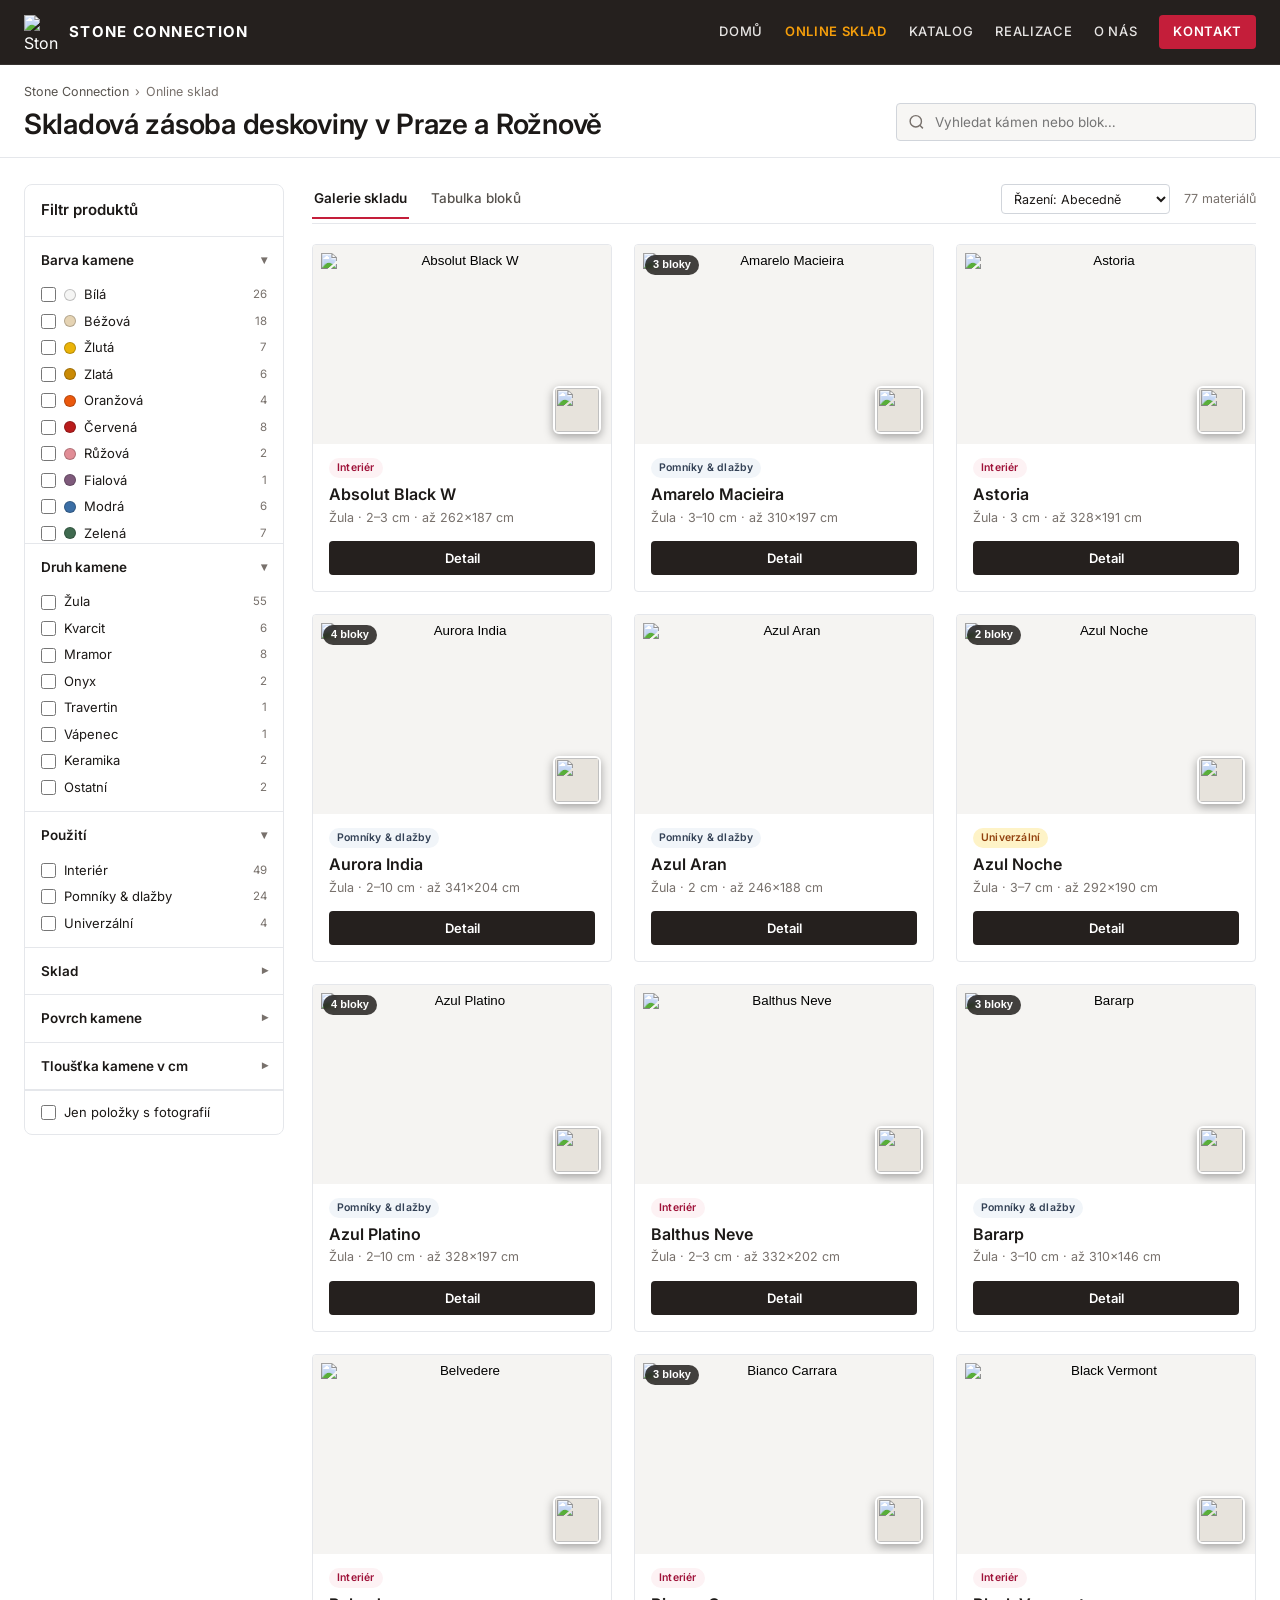
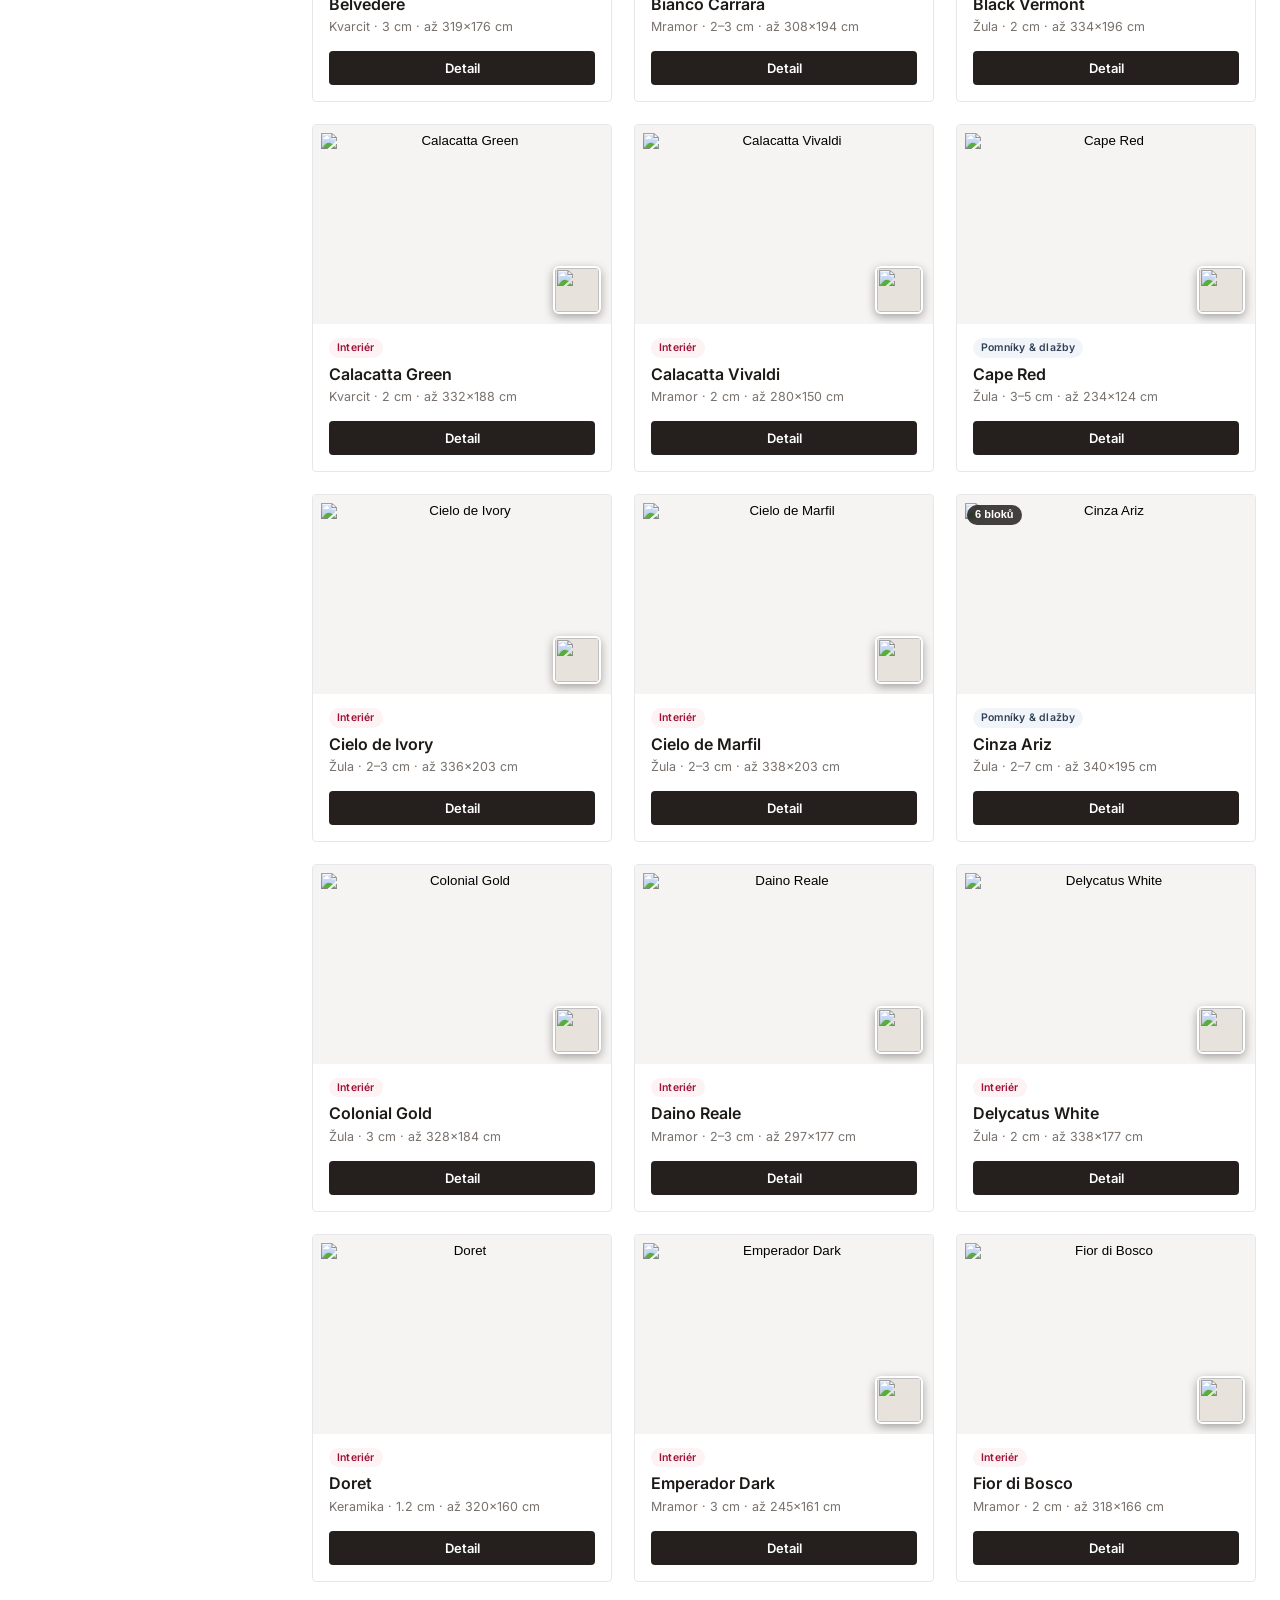
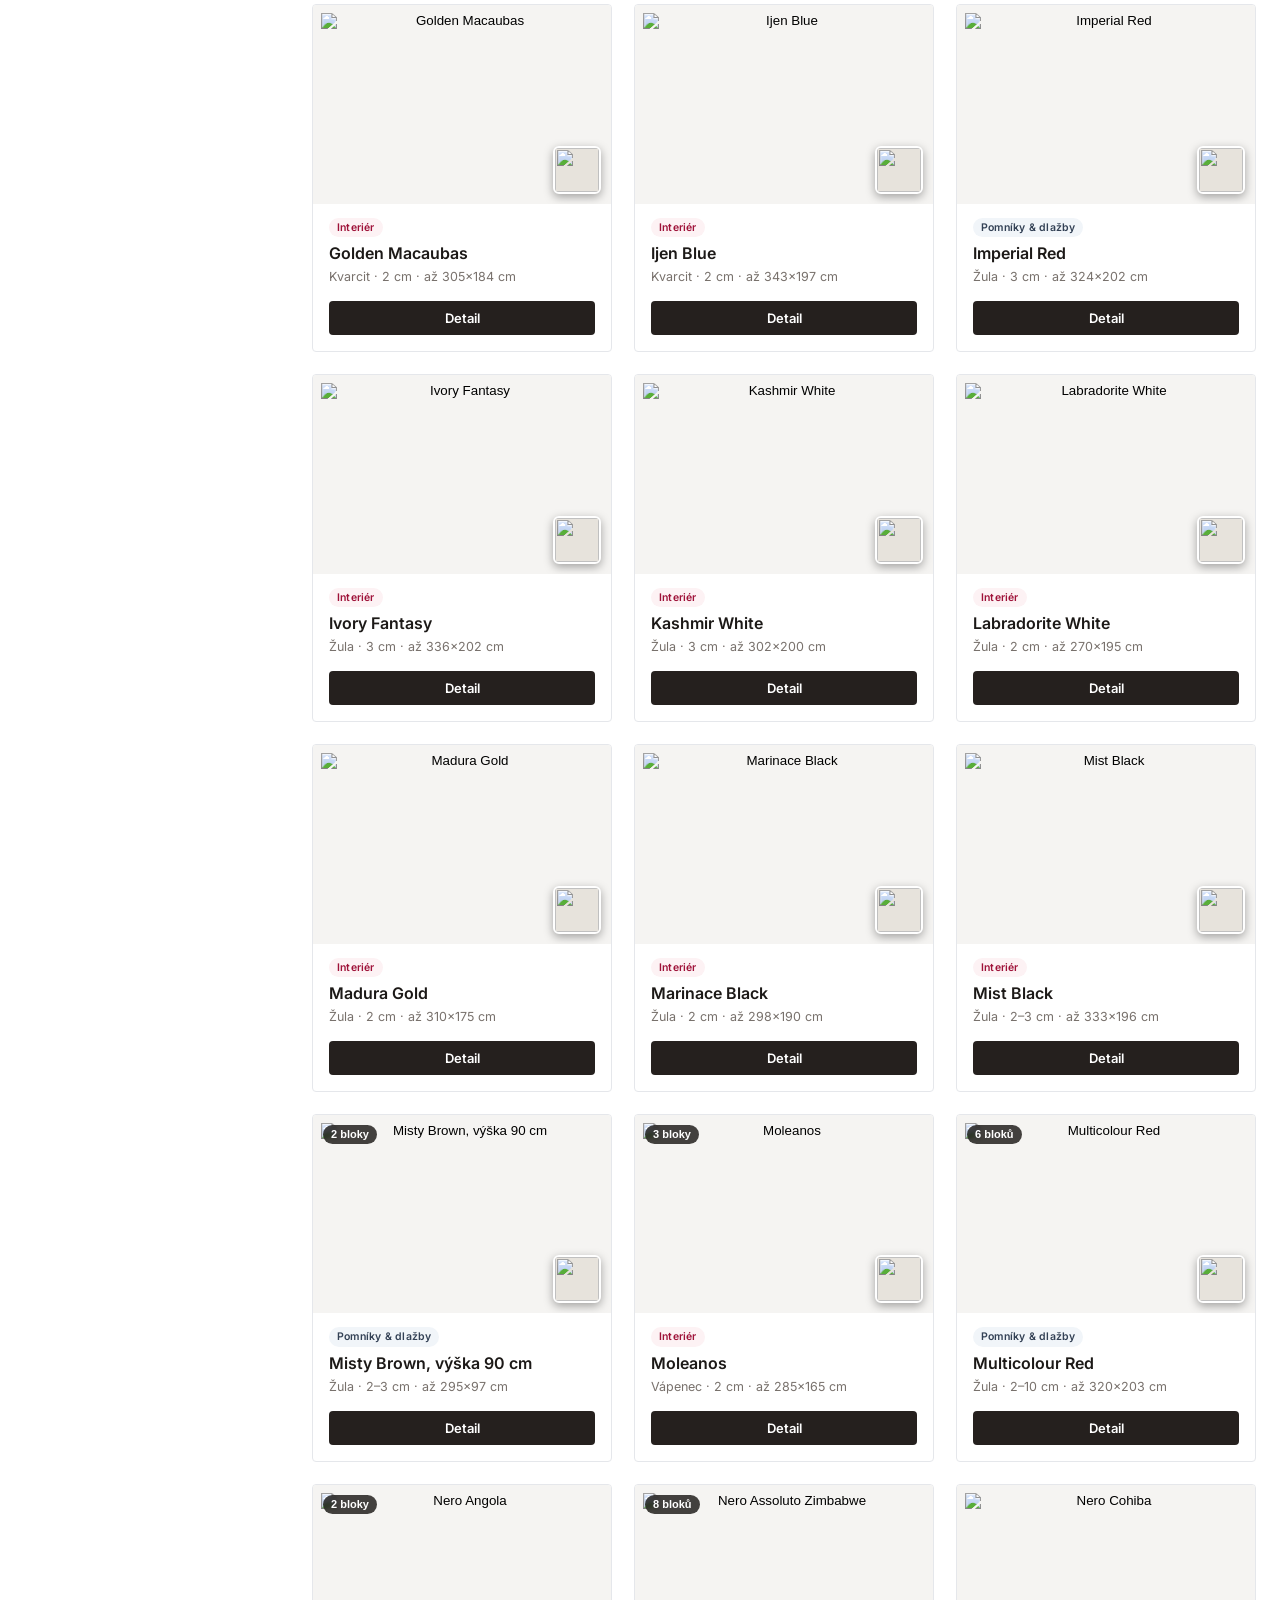
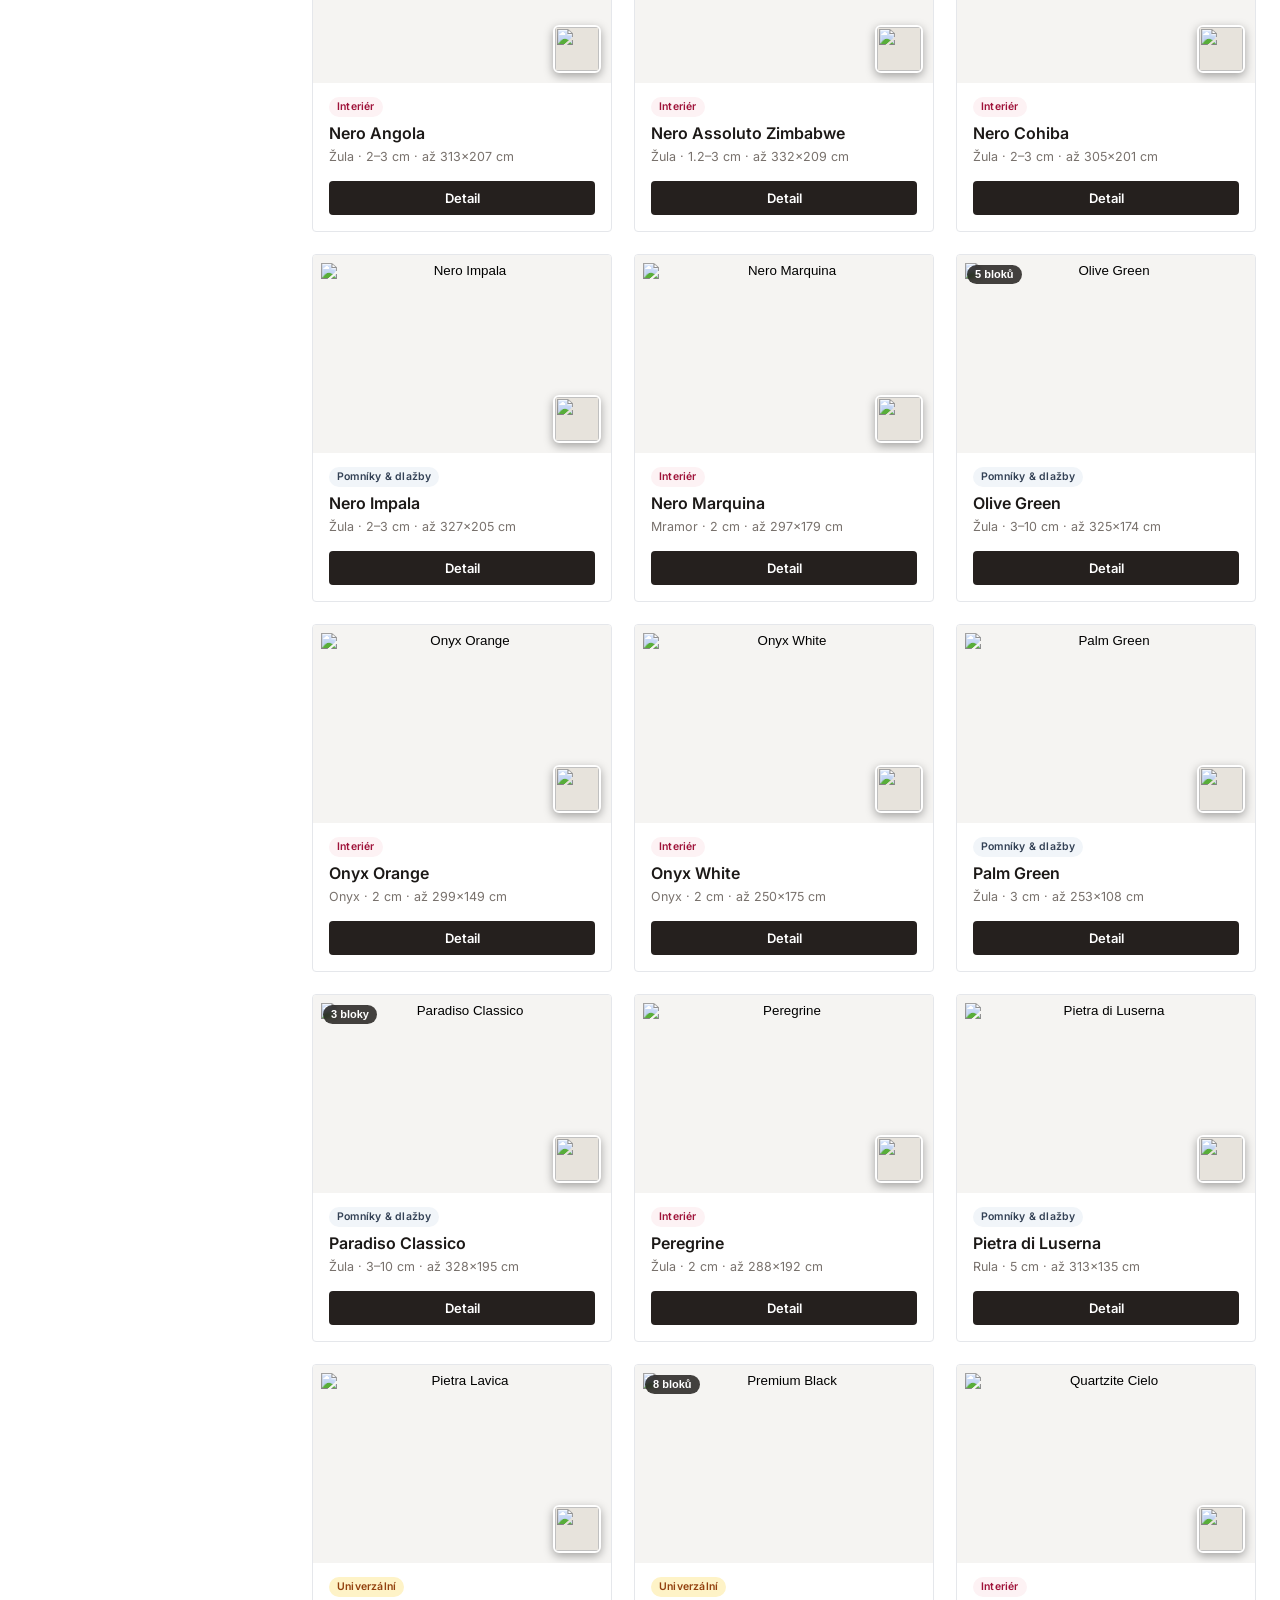
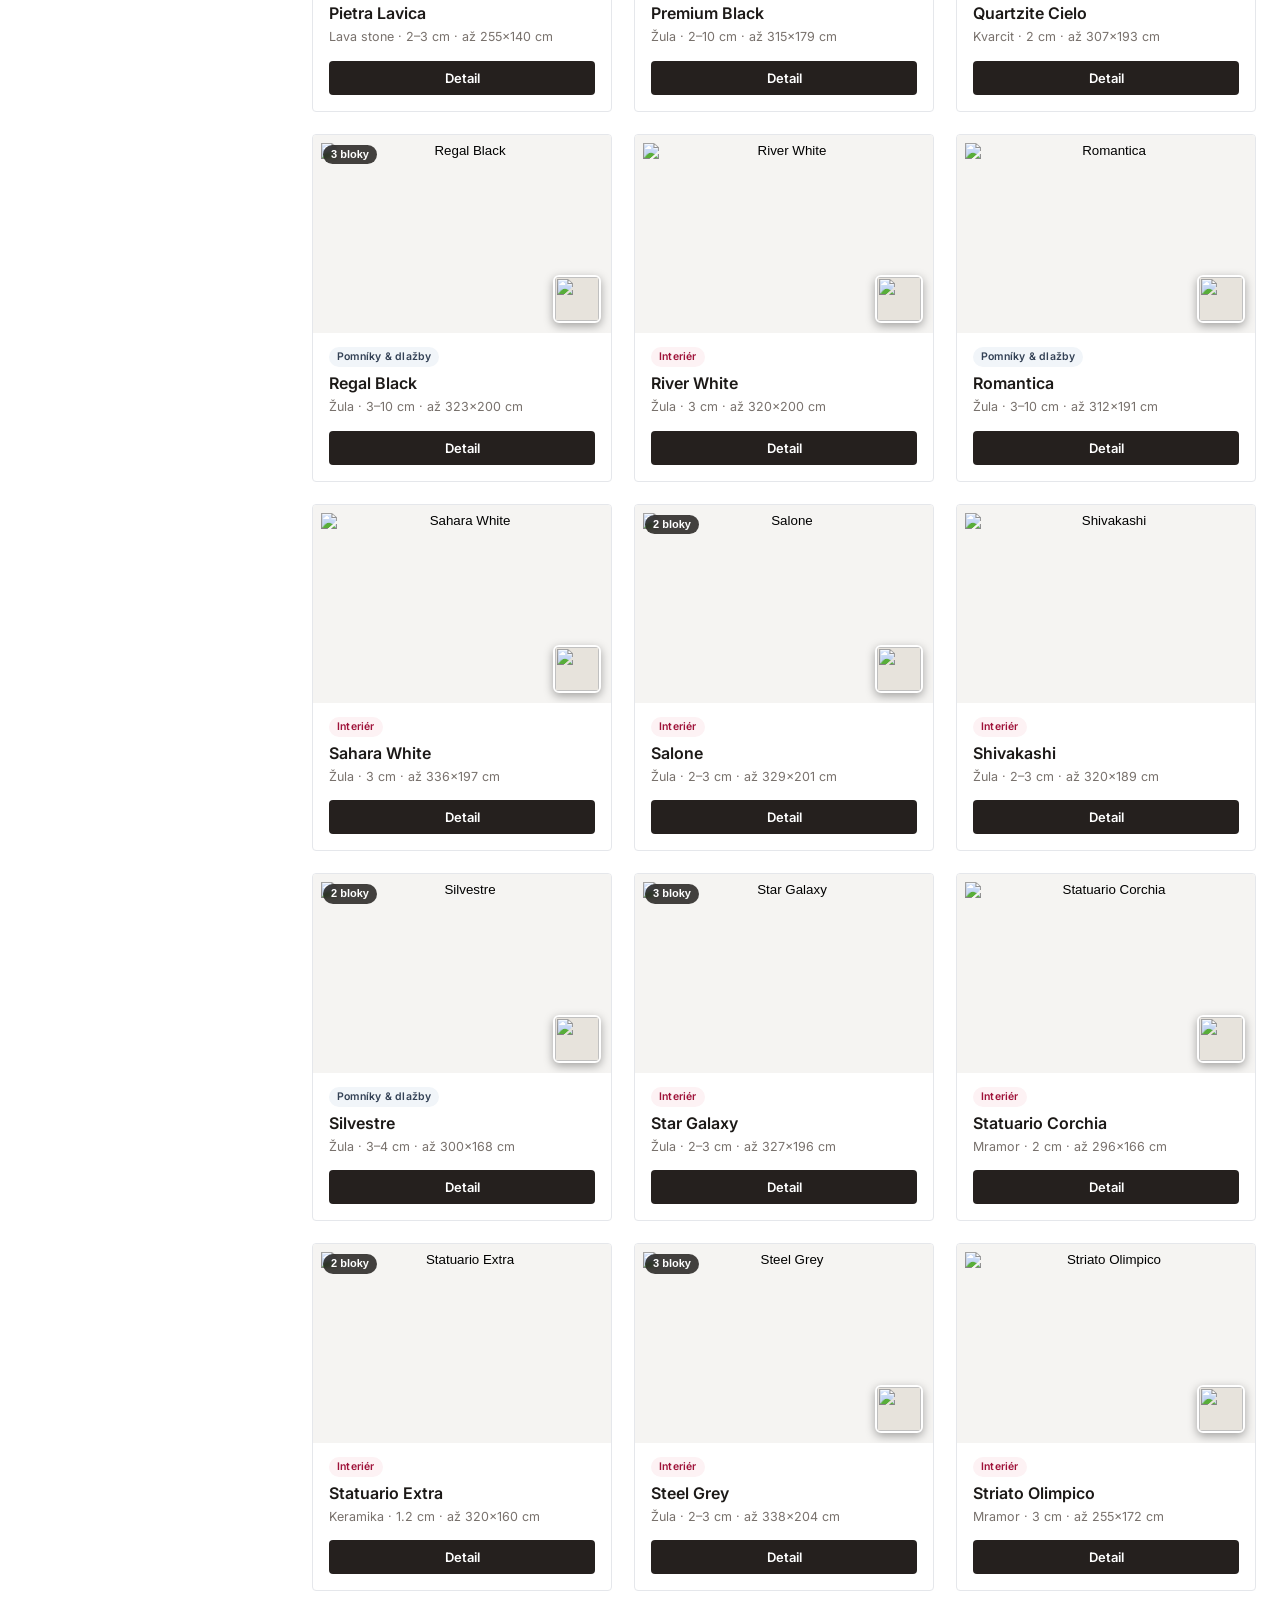
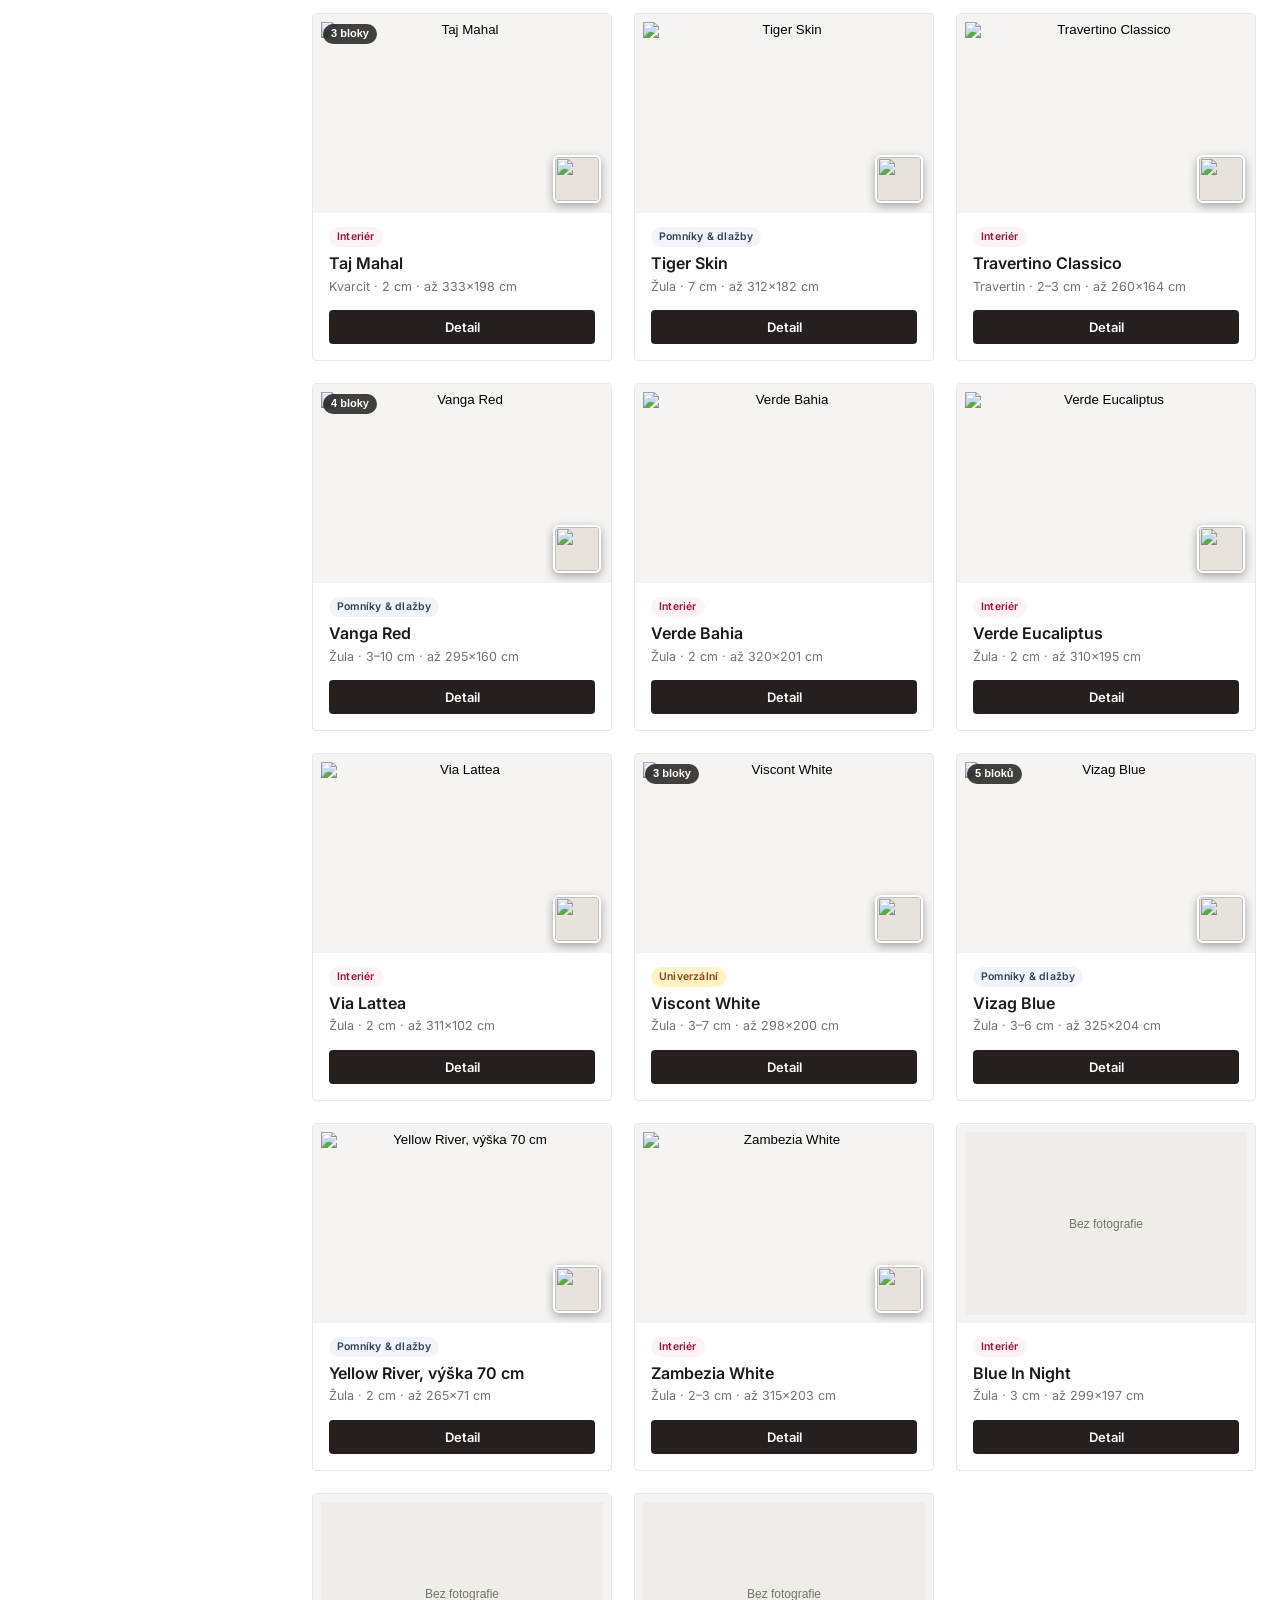
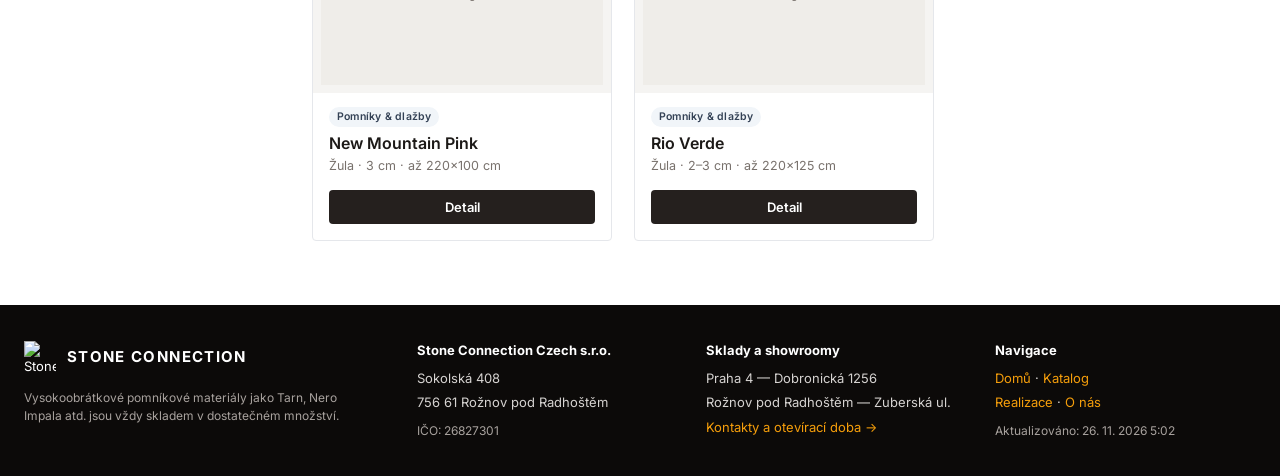
==== index.html @ 5611929c "Scale-aware stone visualizations, monument/exterior scenes, card detail loupes, 2-tab stock view, an" ====
<!doctype html>
<html lang="cs">
<head>
  <meta charset="utf-8">
  <meta name="viewport" content="width=device-width, initial-scale=1">
  <meta name="robots" content="noindex, nofollow">
  <title>Online sklad | Stone Connection</title>
  <link rel="icon" type="image/png" href="https://res.cloudinary.com/diizxq7gf/image/upload/f_auto,q_80,w_40,c_limit/v1748457478/favicon_f51d88bed5.png">
  <link rel="preconnect" href="https://fonts.googleapis.com">
  <link rel="preconnect" href="https://fonts.gstatic.com" crossorigin>
  <link href="https://fonts.googleapis.com/css2?family=Inter:wght@400;500;600;700&family=Playfair+Display:wght@500;600;700&display=swap" rel="stylesheet">
  <link rel="stylesheet" href="styles.css">
</head>
<body id="top">
  <header class="site-header">
    <div class="container header-inner">
      <a href="domu.html" class="brand-logo" aria-label="Stone Connection — Domů">
        <img src="https://res.cloudinary.com/diizxq7gf/image/upload/f_auto,q_80,w_80,c_limit/v1748457478/favicon_f51d88bed5.png" alt="Stone Connection logo" width="34" height="34">
        <span class="brand-text">STONE CONNECTION</span>
      </a>

      <nav class="main-nav" id="main-nav" aria-label="Hlavní navigace">
        <a href="domu.html" class="nav-link">Domů</a>
        <a href="index.html" class="nav-link active" aria-current="page">Online Sklad</a>
        <a href="katalog.html" class="nav-link">Katalog</a>
        <a href="realizace.html" class="nav-link">Realizace</a>
        <a href="o-nas.html" class="nav-link">O nás</a>
        <a href="kontakt.html" class="nav-link nav-cta">Kontakt</a>
      </nav>

      <button type="button" class="menu-toggle" id="menu-toggle" aria-label="Otevřít menu" aria-expanded="false">
        <span></span><span></span><span></span>
      </button>
    </div>
  </header>

  <section class="context-bar">
    <div class="container context-row">
      <div>
        <nav class="breadcrumb" aria-label="Drobečková navigace">
          <a href="domu.html">Stone Connection</a>
          <span aria-hidden="true">›</span>
          <span>Online sklad</span>
        </nav>
        <h1 class="page-title">Skladová zásoba deskoviny v Praze a Rožnově</h1>
      </div>

      <div class="search-row">
        <div class="search-box">
          <svg class="search-icon" viewBox="0 0 24 24" width="17" height="17" fill="none" stroke="currentColor" stroke-width="2" aria-hidden="true">
            <circle cx="11" cy="11" r="8"/><path d="M21 21l-4.35-4.35"/>
          </svg>
          <input type="search" id="search-input" placeholder="Vyhledat kámen nebo blok…" autocomplete="off" aria-label="Vyhledat kámen nebo číslo bloku">
        </div>
        <button type="button" id="mobile-filter-btn" class="mobile-filter-btn" aria-expanded="false" aria-controls="filter-sidebar">
          <svg viewBox="0 0 24 24" width="16" height="16" fill="none" stroke="currentColor" stroke-width="2" aria-hidden="true">
            <path d="M3 6h18M6 12h12M10 18h4"/>
          </svg>
          <span>Filtr</span>
          <span id="mobile-filter-count" class="mobile-filter-badge" hidden>0</span>
        </button>
      </div>
    </div>
  </section>

  <div id="filter-backdrop" class="drawer-backdrop" hidden></div>

  <div class="container catalog-layout">
    <aside class="sidebar-box" id="filter-sidebar" aria-label="Filtr produktů">
      <div class="sidebar-head">
        <h2 class="sidebar-title">Filtr produktů</h2>
        <div class="sidebar-head-actions">
          <button type="button" id="reset-filters" class="sidebar-clear" hidden>Vymazat vše</button>
          <button type="button" id="drawer-close" class="drawer-close" aria-label="Zavřít filtr">✕</button>
        </div>
      </div>

      <details class="acc-group" open>
        <summary class="acc-summary">Barva kamene</summary>
        <div class="acc-body" id="filter-colors"></div>
      </details>

      <details class="acc-group" open>
        <summary class="acc-summary">Druh kamene</summary>
        <div class="acc-body" id="filter-types"></div>
      </details>

      <details class="acc-group" open>
        <summary class="acc-summary">Použití</summary>
        <div class="acc-body" id="filter-usage"></div>
      </details>

      <details class="acc-group">
        <summary class="acc-summary">Sklad</summary>
        <div class="acc-body" id="filter-warehouses"></div>
      </details>

      <details class="acc-group">
        <summary class="acc-summary">Povrch kamene</summary>
        <div class="acc-body" id="filter-surfaces"></div>
      </details>

      <details class="acc-group">
        <summary class="acc-summary">Tloušťka kamene v cm</summary>
        <div class="acc-body" id="filter-thicknesses"></div>
      </details>

      <div style="padding:12px 16px;border-top:1px solid var(--border);">
        <label class="check-option">
          <input type="checkbox" id="photo-only-toggle">
          <span class="check-label">Jen položky s fotografií</span>
        </label>
      </div>

      <div class="drawer-footer">
        <button type="button" id="drawer-apply" class="btn-primary drawer-apply-btn">Zobrazit výsledky</button>
      </div>
    </aside>

    <main id="main-content">
      <div class="utility-row">
        <div class="view-tabs" role="tablist" aria-label="Zobrazení skladu">
          <button type="button" class="view-btn active" data-view="materials" role="tab" aria-selected="true">Galerie skladu</button>
          <button type="button" class="view-btn" data-view="table" role="tab" aria-selected="false">Tabulka bloků</button>
        </div>

        <div class="utility-right">
          <select id="group-by" class="group-select" aria-label="Seskupení galerie">
            <option value="none">Řazení: Abecedně</option>
            <option value="type">Seskupit: Podle druhu</option>
            <option value="color">Seskupit: Podle barvy</option>
          </select>
          <span id="results-summary" class="results-summary">Načítám sklad…</span>
        </div>
      </div>

      <div class="active-bar" id="active-bar" hidden></div>

      <div id="gallery-root" aria-live="polite"></div>
      <div id="table-root" class="table-wrap" hidden></div>
      <div id="empty-state" class="empty-state" hidden>
        <p>Zvolené kombinaci filtrů neodpovídá žádný kámen na skladě.</p>
        <button type="button" id="empty-reset" class="card-detail-btn" style="max-width:220px;margin:0 auto;">Zobrazit celý sklad</button>
      </div>
    </main>
  </div>

  <footer class="site-footer">
    <div class="container footer-grid">
      <div>
        <a href="domu.html" class="brand-logo">
          <img src="https://res.cloudinary.com/diizxq7gf/image/upload/f_auto,q_80,w_40,c_limit/v1748457478/favicon_f51d88bed5.png" alt="Stone Connection" width="32" height="32">
          <span class="brand-text">STONE CONNECTION</span>
        </a>
        <p class="footer-note">Vysokoobrátkové pomníkové materiály jako Tarn, Nero Impala atd. jsou vždy skladem v dostatečném množství.</p>
      </div>

      <address class="footer-col">
        <strong>Stone Connection Czech s.r.o.</strong>
        <div>Sokolská 408</div>
        <div>756 61 Rožnov pod Radhoštěm</div>
        <div class="footer-ico">IČO: 26827301</div>
      </address>

      <div class="footer-col">
        <strong>Sklady a showroomy</strong>
        <div>Praha 4 — Dobronická 1256</div>
        <div>Rožnov pod Radhoštěm — Zuberská ul.</div>
        <div><a href="kontakt.html">Kontakty a otevírací doba →</a></div>
      </div>

      <div class="footer-col">
        <strong>Navigace</strong>
        <div><a href="domu.html">Domů</a> · <a href="katalog.html">Katalog</a></div>
        <div><a href="realizace.html">Realizace</a> · <a href="o-nas.html">O nás</a></div>
        <div id="footer-meta" class="footer-sync"></div>
      </div>
    </div>
  </footer>

  <div id="detail-modal" class="modal-backdrop" role="dialog" aria-modal="true" aria-labelledby="modal-title" hidden>
    <div class="modal-dialog">
      <button type="button" class="modal-close" id="modal-close" aria-label="Zavřít detail">✕</button>
      <div class="modal-scroll" id="modal-body"></div>
    </div>
  </div>

  <div id="lightbox" class="lightbox-backdrop" role="dialog" aria-modal="true" aria-label="Zvětšený náhled" hidden>
    <button type="button" class="lb-close" id="lb-close" aria-label="Zavřít galerii">✕</button>
    <button type="button" class="lb-nav lb-prev" id="lb-prev" aria-label="Předchozí">‹</button>
    <div class="lb-stage" id="lb-stage"></div>
    <button type="button" class="lb-nav lb-next" id="lb-next" aria-label="Další">›</button>
  </div>

  <div id="toast" class="toast" role="status" aria-live="polite" hidden></div>

  <script src="shared.js" defer></script>
  <script src="app.js" defer></script>
</body>
</html>
---- styles.css ----
:root {
  --bg-page: #ffffff;
  --bg-soft: #f7f6f4;
  --bg-subtle: #f1efec;
  --bg-dark: #25201e;
  --bg-darker: #0c0a09;
  --text-main: #1c1917;
  --text-muted: #57534e;
  --text-soft: #78716c;
  --accent: #c41e3a;
  --accent-hover: #a1172f;
  --accent-soft: #fdf2f4;
  --gold: #d97706;
  --border: #e5e7eb;
  --border-strong: #d1d5db;
  --praha-bg: #dcfce7;
  --praha-fg: #166534;
  --roznov-bg: #fef3c7;
  --roznov-fg: #92400e;
  --radius-sm: 4px;
  --radius-md: 8px;
  --radius-lg: 12px;
  --shadow-sm: 0 1px 3px rgba(28, 25, 23, 0.06);
  --shadow-md: 0 10px 28px rgba(28, 25, 23, 0.10);
  --shadow-lg: 0 24px 60px rgba(12, 10, 9, 0.34);
  --font-sans: 'Inter', -apple-system, BlinkMacSystemFont, 'Segoe UI', Roboto, sans-serif;
  --font-serif: 'Playfair Display', Georgia, serif;
}

*, *::before, *::after {
  box-sizing: border-box;
}

[hidden] {
  display: none !important;
}

html {
  scroll-behavior: smooth;
}

body {
  margin: 0;
  font-family: var(--font-sans);
  background: var(--bg-page);
  color: var(--text-main);
  line-height: 1.5;
  -webkit-font-smoothing: antialiased;
}

.container {
  width: 100%;
  max-width: 1320px;
  margin: 0 auto;
  padding: 0 24px;
}

/* Header */
.site-header {
  background: var(--bg-dark);
  color: #ffffff;
  border-bottom: 1px solid rgba(255, 255, 255, 0.08);
}

.header-inner {
  display: flex;
  align-items: center;
  justify-content: space-between;
  gap: 20px;
  min-height: 64px;
}

.brand-logo {
  display: inline-flex;
  align-items: center;
  gap: 11px;
  text-decoration: none;
  color: #ffffff;
}

.brand-logo img {
  display: block;
  object-fit: contain;
}

.brand-text {
  font-weight: 700;
  letter-spacing: 0.09em;
  font-size: 15px;
  white-space: nowrap;
}

.main-nav {
  display: flex;
  align-items: center;
  gap: 22px;
}

.nav-link {
  color: #e7e5e4;
  text-decoration: none;
  font-size: 13px;
  font-weight: 500;
  letter-spacing: 0.05em;
  text-transform: uppercase;
  transition: color 0.15s ease;
}

.nav-link:hover {
  color: #f59e0b;
}

.nav-link.active {
  color: #f59e0b;
  font-weight: 600;
}

.nav-cta {
  background: var(--accent);
  color: #ffffff !important;
  padding: 7px 14px;
  border-radius: var(--radius-sm);
  font-weight: 600;
}

.nav-cta:hover {
  background: var(--accent-hover);
}

.menu-toggle {
  display: none;
  flex-direction: column;
  gap: 5px;
  background: none;
  border: none;
  padding: 6px;
  cursor: pointer;
}

.menu-toggle span {
  display: block;
  width: 22px;
  height: 2px;
  background: #ffffff;
  border-radius: 2px;
}

/* Slim Context Bar (Dekstone-inspired) */
.context-bar {
  background: var(--bg-page);
  border-bottom: 1px solid var(--border);
  padding: 18px 0 16px;
}

.context-row {
  display: flex;
  align-items: flex-end;
  justify-content: space-between;
  gap: 20px;
  flex-wrap: wrap;
}

.breadcrumb {
  font-size: 12.5px;
  color: var(--text-soft);
  margin-bottom: 6px;
  display: flex;
  align-items: center;
  gap: 6px;
}

.breadcrumb a {
  color: var(--text-muted);
  text-decoration: none;
}

.breadcrumb a:hover {
  text-decoration: underline;
  color: var(--text-main);
}

.page-title {
  margin: 0;
  font-family: var(--font-sans);
  font-size: clamp(22px, 2.4vw, 28px);
  font-weight: 600;
  letter-spacing: -0.01em;
  color: var(--text-main);
  line-height: 1.2;
}

.search-row {
  display: flex;
  align-items: center;
  gap: 8px;
  width: 100%;
  max-width: 360px;
}

.search-box {
  position: relative;
  width: 100%;
  flex: 1;
}

.mobile-filter-btn,
.drawer-close,
.drawer-footer,
.drawer-backdrop {
  display: none;
}

.sidebar-head-actions {
  display: flex;
  align-items: center;
  gap: 8px;
}

.contact-link {
  color: var(--accent);
  text-decoration: none;
  font-weight: 500;
}

.contact-link:hover {
  text-decoration: underline;
}

.search-icon {
  position: absolute;
  left: 12px;
  top: 50%;
  transform: translateY(-50%);
  color: var(--text-soft);
  pointer-events: none;
}

.search-box input {
  width: 100%;
  height: 38px;
  padding: 0 12px 0 38px;
  border: 1px solid var(--border-strong);
  border-radius: var(--radius-sm);
  font-family: inherit;
  font-size: 13.5px;
  color: var(--text-main);
  background: var(--bg-soft);
  transition: border-color 0.15s ease, background 0.15s ease;
}

.search-box input:focus {
  outline: none;
  background: #ffffff;
  border-color: var(--accent);
}

/* 2-Column Catalog / Stock Layout */
.catalog-layout {
  display: grid;
  grid-template-columns: 260px minmax(0, 1fr);
  gap: 28px;
  padding-top: 26px;
  padding-bottom: 64px;
  align-items: start;
}

/* Left Accordion Sidebar */
.sidebar-box {
  background: #ffffff;
  border: 1px solid var(--border);
  border-radius: var(--radius-md);
  overflow: hidden;
  position: sticky;
  top: 16px;
}

.sidebar-head {
  padding: 14px 16px;
  border-bottom: 1px solid var(--border);
  display: flex;
  align-items: center;
  justify-content: space-between;
  gap: 8px;
}

.sidebar-title {
  margin: 0;
  font-size: 15px;
  font-weight: 600;
  color: var(--text-main);
}

.sidebar-clear {
  appearance: none;
  border: none;
  background: none;
  color: var(--accent);
  font-family: inherit;
  font-size: 12px;
  font-weight: 600;
  cursor: pointer;
  padding: 0;
}

.sidebar-clear:hover {
  text-decoration: underline;
}

.acc-group {
  border-bottom: 1px solid var(--border);
}

.acc-group:last-child {
  border-bottom: none;
}

.acc-summary {
  list-style: none;
  padding: 13px 16px;
  font-size: 13.5px;
  font-weight: 600;
  color: var(--text-main);
  cursor: pointer;
  display: flex;
  align-items: center;
  justify-content: space-between;
  user-select: none;
}

.acc-summary::-webkit-details-marker {
  display: none;
}

.acc-summary::after {
  content: '▾';
  font-size: 12px;
  color: var(--text-soft);
  transition: transform 0.15s ease;
}

.acc-group:not([open]) .acc-summary::after {
  transform: rotate(-90deg);
}

.acc-body {
  padding: 2px 16px 14px;
  display: grid;
  gap: 7px;
  max-height: 260px;
  overflow-y: auto;
}

.check-option {
  display: flex;
  align-items: center;
  gap: 8px;
  font-size: 13px;
  color: var(--text-main);
  cursor: pointer;
  user-select: none;
}

.check-option input[type="checkbox"] {
  width: 15px;
  height: 15px;
  accent-color: var(--accent);
  cursor: pointer;
  margin: 0;
}

.check-label {
  flex: 1;
  min-width: 0;
  overflow: hidden;
  text-overflow: ellipsis;
  white-space: nowrap;
}

.check-count {
  font-size: 11.5px;
  color: var(--text-soft);
}

.swatch-dot {
  width: 12px;
  height: 12px;
  border-radius: 50%;
  border: 1px solid rgba(0, 0, 0, 0.22);
  flex-shrink: 0;
}

/* Right Main Utility Row & Grid */
.utility-row {
  display: flex;
  align-items: center;
  justify-content: space-between;
  gap: 14px;
  flex-wrap: wrap;
  border-bottom: 1px solid var(--border);
  margin-bottom: 20px;
}

.view-tabs {
  display: flex;
  align-items: center;
  gap: 20px;
}

.view-btn {
  appearance: none;
  border: none;
  border-bottom: 2px solid transparent;
  background: transparent;
  color: var(--text-muted);
  padding: 0 2px 11px;
  font-family: inherit;
  font-size: 13.5px;
  font-weight: 500;
  cursor: pointer;
  margin-bottom: -1px;
  transition: color 0.15s ease, border-color 0.15s ease;
}

.view-btn:hover {
  color: var(--text-main);
}

.view-btn.active {
  color: var(--text-main);
  font-weight: 600;
  border-bottom-color: var(--accent);
}

.utility-right {
  display: flex;
  align-items: center;
  gap: 14px;
  flex-wrap: wrap;
  padding-bottom: 9px;
}

.group-select {
  height: 30px;
  padding: 0 8px;
  border: 1px solid var(--border-strong);
  border-radius: var(--radius-sm);
  background: #ffffff;
  font-family: inherit;
  font-size: 12.5px;
  color: var(--text-main);
  cursor: pointer;
}

.results-summary {
  font-size: 12.5px;
  color: var(--text-soft);
}

.active-bar {
  display: flex;
  align-items: center;
  gap: 8px;
  flex-wrap: wrap;
  margin-bottom: 18px;
}

.active-chip {
  appearance: none;
  border: 1px solid #f3c6ce;
  background: var(--accent-soft);
  color: var(--accent);
  padding: 3px 10px;
  border-radius: 999px;
  font-family: inherit;
  font-size: 12px;
  font-weight: 600;
  cursor: pointer;
  display: inline-flex;
  align-items: center;
  gap: 5px;
}

.active-chip:hover {
  background: #fbe3e7;
}

/* Stone-First 3-Column Card Grid (zero overlays on image!) */
.group-section {
  margin-bottom: 34px;
}

.group-heading {
  display: flex;
  align-items: center;
  gap: 9px;
  margin: 0 0 16px;
  padding-bottom: 8px;
  border-bottom: 1px solid var(--border);
  font-family: var(--font-serif);
  font-size: 22px;
  font-weight: 600;
  color: var(--text-main);
}

.group-heading span {
  font-family: var(--font-sans);
  font-size: 13px;
  font-weight: 500;
  color: var(--text-soft);
}

.gallery-grid {
  display: grid;
  grid-template-columns: repeat(3, minmax(0, 1fr));
  gap: 22px;
}

.stone-card {
  display: flex;
  flex-direction: column;
  background: #ffffff;
  border: 1px solid var(--border);
  border-radius: var(--radius-sm);
  overflow: hidden;
  transition: box-shadow 0.2s ease, border-color 0.2s ease;
}

.stone-card:hover {
  box-shadow: var(--shadow-md);
  border-color: var(--border-strong);
}

.card-media-btn {
  position: relative;
  appearance: none;
  border: none;
  padding: 8px;
  background: #f5f4f2;
  width: 100%;
  aspect-ratio: 3 / 2;
  overflow: hidden;
  cursor: pointer;
  display: block;
}

.card-media-btn img {
  width: 100%;
  height: 100%;
  object-fit: contain;
  display: block;
  transition: transform 0.4s cubic-bezier(0.2, 0.8, 0.2, 1);
}

.card-blocks-badge {
  position: absolute;
  top: 10px;
  left: 10px;
  padding: 2px 8px;
  border-radius: 999px;
  background: rgba(28, 25, 23, 0.82);
  color: #ffffff;
  font-size: 11px;
  font-weight: 600;
  line-height: 1.4;
  pointer-events: none;
  backdrop-filter: blur(2px);
}

.card-detail-loupe {
  position: absolute;
  right: 10px;
  bottom: 10px;
  width: 48px;
  height: 48px;
  border-radius: 6px;
  border: 2px solid #ffffff;
  box-shadow: 0 3px 10px rgba(0, 0, 0, 0.34);
  overflow: hidden;
  background: #e7e3dc;
  pointer-events: none;
  transition: transform 0.25s ease;
}

.card-detail-loupe img {
  width: 100%;
  height: 100%;
  object-fit: cover !important;
  display: block;
}

.stone-card:hover .card-detail-loupe {
  transform: scale(1.1);
}

.card-usage-row {
  display: flex;
  align-items: center;
  gap: 6px;
  margin-bottom: 2px;
}

.card-usage-pill {
  display: inline-flex;
  align-items: center;
  padding: 2px 8px;
  border-radius: 999px;
  font-size: 10.5px;
  font-weight: 600;
  letter-spacing: 0.02em;
}

.card-usage-pill.usage-interior {
  background: #fdf2f4;
  color: #9f1239;
}

.card-usage-pill.usage-monument_exterior {
  background: #f1f5f9;
  color: #334155;
}

.card-usage-pill.usage-versatile {
  background: #fef3c7;
  color: #92400e;
}

.catalog-card .card-media-btn {
  padding: 0;
  aspect-ratio: 4 / 3;
  background: #efede9;
}

.catalog-card .card-media-btn img {
  object-fit: cover;
}

.stone-card:hover .card-media-btn img {
  transform: scale(1.03);
}

.card-placeholder {
  width: 100%;
  height: 100%;
  display: flex;
  align-items: center;
  justify-content: center;
  background: #efede9;
  color: var(--text-soft);
  font-size: 12px;
}

.card-body {
  padding: 14px 16px 16px;
  display: flex;
  flex-direction: column;
  flex: 1;
  gap: 4px;
}

.card-title {
  margin: 0;
  font-family: var(--font-sans);
  font-size: 16px;
  font-weight: 600;
  line-height: 1.3;
  color: var(--text-main);
}

.card-sub {
  font-size: 12.5px;
  color: var(--text-soft);
  margin-bottom: 10px;
}

.card-detail-btn {
  margin-top: auto;
  width: 100%;
  appearance: none;
  border: none;
  border-radius: var(--radius-sm);
  background: var(--bg-dark);
  color: #ffffff;
  padding: 9px 12px;
  font-family: inherit;
  font-size: 13px;
  font-weight: 600;
  cursor: pointer;
  transition: background 0.15s ease;
}

.card-detail-btn:hover {
  background: var(--accent);
}

/* Table View */
.table-wrap {
  background: #ffffff;
  border: 1px solid var(--border);
  border-radius: var(--radius-md);
  overflow-x: auto;
}

.stock-table {
  width: 100%;
  border-collapse: collapse;
  font-size: 13px;
}

.stock-table th {
  background: var(--bg-soft);
  color: var(--text-muted);
  font-size: 11px;
  font-weight: 600;
  letter-spacing: 0.04em;
  text-transform: uppercase;
  text-align: left;
  padding: 11px 14px;
  border-bottom: 1px solid var(--border);
}

.stock-table td {
  padding: 11px 14px;
  border-bottom: 1px solid var(--border);
  vertical-align: middle;
}

.stock-row {
  cursor: pointer;
}

.stock-row:hover {
  background: #faf9f7;
}

.table-thumb {
  width: 56px;
  height: 42px;
  object-fit: cover;
  border-radius: 4px;
  display: block;
  background: var(--bg-subtle);
}

.table-detail-btn {
  appearance: none;
  border: none;
  background: var(--bg-dark);
  color: #ffffff;
  padding: 6px 12px;
  border-radius: var(--radius-sm);
  font-family: inherit;
  font-size: 12px;
  font-weight: 600;
  cursor: pointer;
}

.table-detail-btn:hover {
  background: var(--accent);
}

.subtable-cell {
  background: #faf9f7;
  padding: 0 !important;
}

.subtable {
  width: 100%;
  border-collapse: collapse;
  font-size: 12px;
}

.subtable th {
  background: #ece8e1;
  padding: 8px 14px;
  font-size: 11px;
}

.subtable td {
  padding: 8px 14px;
  border-bottom: 1px solid #ebe6de;
}

.wh-badge {
  display: inline-flex;
  align-items: center;
  padding: 2px 8px;
  border-radius: 999px;
  font-size: 11px;
  font-weight: 600;
}

.wh-praha {
  background: var(--praha-bg);
  color: var(--praha-fg);
}

.wh-roznov {
  background: var(--roznov-bg);
  color: var(--roznov-fg);
}

.empty-state {
  text-align: center;
  padding: 56px 24px;
  background: var(--bg-soft);
  border: 1px dashed var(--border-strong);
  border-radius: var(--radius-md);
}

.empty-state p {
  margin: 0 0 14px;
  color: var(--text-muted);
}

/* Modal */
.modal-backdrop {
  position: fixed;
  inset: 0;
  z-index: 60;
  background: rgba(12, 10, 9, 0.72);
  backdrop-filter: blur(4px);
  display: flex;
  align-items: center;
  justify-content: center;
  padding: 20px;
}

.modal-dialog {
  position: relative;
  width: 100%;
  max-width: 1080px;
  max-height: 92vh;
  background: #ffffff;
  border-radius: var(--radius-lg);
  box-shadow: var(--shadow-lg);
  overflow: hidden;
  display: flex;
  flex-direction: column;
}

.modal-close {
  position: absolute;
  top: 14px;
  right: 14px;
  z-index: 5;
  width: 36px;
  height: 36px;
  border-radius: 50%;
  border: 1px solid var(--border);
  background: rgba(255, 255, 255, 0.96);
  color: var(--text-main);
  font-size: 16px;
  cursor: pointer;
  display: grid;
  place-items: center;
}

.modal-close:hover {
  background: var(--text-main);
  color: #ffffff;
}

.modal-scroll {
  overflow-y: auto;
  padding: 28px;
}

.modal-hero {
  display: grid;
  grid-template-columns: minmax(0, 1.2fr) minmax(0, 1fr);
  gap: 26px;
  margin-bottom: 28px;
}

.gallery-main {
  position: relative;
  border-radius: var(--radius-md);
  overflow: hidden;
  background-color: #f3f2ef;
  background-size: contain;
  background-repeat: no-repeat;
  background-position: center;
  aspect-ratio: 3 / 2;
  cursor: zoom-in;
}

.gallery-main img {
  width: 100%;
  height: 100%;
  object-fit: contain;
  display: block;
}

.gallery-caption {
  position: absolute;
  left: 12px;
  bottom: 12px;
  padding: 4px 10px;
  border-radius: 999px;
  background: rgba(24, 21, 18, 0.78);
  color: #ffffff;
  font-size: 11px;
}

.gallery-zoom-pill {
  position: absolute;
  right: 12px;
  bottom: 12px;
  padding: 4px 10px;
  border-radius: 999px;
  background: rgba(255, 255, 255, 0.92);
  color: var(--text-main);
  font-size: 11px;
  font-weight: 600;
}

.gallery-thumbs {
  display: flex;
  gap: 8px;
  flex-wrap: wrap;
  margin-top: 10px;
}

.g-thumb {
  width: 68px;
  height: 50px;
  padding: 0;
  border: 2px solid transparent;
  border-radius: 4px;
  overflow: hidden;
  cursor: pointer;
  background: var(--bg-subtle);
}

.g-thumb.active {
  border-color: var(--accent);
}

.g-thumb img {
  width: 100%;
  height: 100%;
  object-fit: cover;
  display: block;
}

.modal-meta h2 {
  margin: 0 0 10px;
  font-family: var(--font-serif);
  font-size: 32px;
  font-weight: 600;
  line-height: 1.12;
}

.meta-badges {
  display: flex;
  flex-wrap: wrap;
  gap: 6px;
  margin-bottom: 12px;
}

.meta-tag {
  display: inline-flex;
  align-items: center;
  gap: 5px;
  font-size: 12px;
  padding: 3px 10px;
  border-radius: 999px;
  background: var(--bg-subtle);
  color: var(--text-muted);
  font-weight: 500;
}

.stone-comment {
  margin: 0 0 16px;
  font-size: 14px;
  line-height: 1.6;
  color: var(--text-main);
}

.kpi-grid {
  display: grid;
  grid-template-columns: repeat(3, minmax(0, 1fr));
  gap: 10px;
  margin-bottom: 14px;
}

.kpi-box {
  padding: 9px 12px;
  border: 1px solid var(--border);
  border-radius: var(--radius-sm);
  background: var(--bg-soft);
}

.kpi-box strong {
  display: block;
  font-size: 17px;
  color: var(--text-main);
}

.kpi-box span {
  font-size: 11px;
  color: var(--text-soft);
}

.meta-details {
  font-size: 13px;
  color: var(--text-muted);
  margin: 0 0 16px;
  display: grid;
  gap: 5px;
}

.modal-cta-row {
  display: flex;
  flex-wrap: wrap;
  gap: 10px;
}

.btn-primary {
  display: inline-flex;
  align-items: center;
  gap: 6px;
  padding: 9px 16px;
  border-radius: var(--radius-sm);
  background: var(--accent);
  color: #ffffff;
  border: none;
  font-family: inherit;
  font-size: 13px;
  font-weight: 600;
  text-decoration: none;
  cursor: pointer;
}

.btn-primary:hover {
  background: var(--accent-hover);
}

.btn-secondary {
  display: inline-flex;
  align-items: center;
  gap: 6px;
  padding: 9px 14px;
  border-radius: var(--radius-sm);
  background: #ffffff;
  color: var(--text-main);
  border: 1px solid var(--border-strong);
  font-family: inherit;
  font-size: 13px;
  font-weight: 600;
  text-decoration: none;
  cursor: pointer;
}

.btn-secondary:hover {
  background: var(--bg-soft);
}

/* Interior Visualizations */
.section-block {
  margin-bottom: 28px;
  padding-top: 22px;
  border-top: 1px solid var(--border);
}

.section-head {
  display: flex;
  align-items: baseline;
  justify-content: space-between;
  gap: 12px;
  flex-wrap: wrap;
  margin-bottom: 14px;
}

.section-title {
  margin: 0;
  font-family: var(--font-serif);
  font-size: 22px;
  font-weight: 600;
  color: var(--text-main);
}

.section-sub {
  font-size: 12.5px;
  color: var(--text-soft);
}

.scenes-grid {
  display: grid;
  grid-template-columns: repeat(3, minmax(0, 1fr));
  gap: 16px;
}

.scene-card {
  appearance: none;
  padding: 0;
  border: 1px solid var(--border);
  border-radius: var(--radius-md);
  background: #ffffff;
  overflow: hidden;
  cursor: zoom-in;
  text-align: left;
  font-family: inherit;
  transition: transform 0.2s ease, box-shadow 0.2s ease;
}

.scene-card:hover {
  transform: translateY(-2px);
  box-shadow: var(--shadow-md);
}

.scene-stage {
  position: relative;
  width: 100%;
  aspect-ratio: 4 / 3;
  overflow: hidden;
  background: #ebe8e3;
}

.scene-base {
  width: 100%;
  height: 100%;
  object-fit: cover;
  display: block;
}

.scene-stone-layer {
  position: absolute;
  inset: 0;
  background-size: cover;
  background-repeat: repeat;
  background-position: center;
  mix-blend-mode: multiply;
  filter: contrast(1.03) saturate(1.02);
  -webkit-mask-size: 100% 100%;
  mask-size: 100% 100%;
  -webkit-mask-repeat: no-repeat;
  mask-repeat: no-repeat;
  pointer-events: none;
}

.scene-stone-layer.is-jointed::after {
  content: '';
  position: absolute;
  inset: 0;
  background-image: repeating-linear-gradient(
    180deg,
    transparent 0,
    transparent calc(26% - 1.5px),
    rgba(20, 17, 15, 0.22) calc(26% - 1.5px),
    rgba(20, 17, 15, 0.22) 26%
  );
  pointer-events: none;
}

.scene-label {
  padding: 9px 12px;
  font-size: 13px;
  font-weight: 600;
  color: var(--text-main);
  display: flex;
  align-items: center;
  justify-content: space-between;
}

.scene-label span {
  font-size: 11px;
  font-weight: 500;
  color: var(--text-soft);
}

.realizations-strip {
  display: grid;
  grid-template-columns: repeat(auto-fill, minmax(220px, 1fr));
  gap: 14px;
  margin-bottom: 16px;
}

.realization-card {
  appearance: none;
  padding: 0;
  border: 1px solid var(--border);
  border-radius: var(--radius-md);
  overflow: hidden;
  background: #ffffff;
  cursor: zoom-in;
  text-align: left;
}

.realization-card img {
  width: 100%;
  aspect-ratio: 16 / 10;
  object-fit: cover;
  display: block;
}

.realization-card .scene-label {
  font-size: 12px;
}

/* Block Cards */
.blocks-section-title {
  margin: 0 0 12px;
  font-size: 13px;
  font-weight: 700;
  letter-spacing: 0.04em;
  text-transform: uppercase;
  color: var(--text-muted);
}

.block-card {
  border: 1px solid var(--border);
  border-radius: var(--radius-md);
  overflow: hidden;
  margin-bottom: 14px;
  background: #ffffff;
}

.block-card-head {
  display: flex;
  align-items: center;
  justify-content: space-between;
  gap: 12px;
  flex-wrap: wrap;
  padding: 11px 16px;
  background: var(--bg-soft);
  border-bottom: 1px solid var(--border);
}

.block-card-title {
  display: flex;
  align-items: center;
  gap: 10px;
  flex-wrap: wrap;
  font-size: 14px;
  font-weight: 600;
}

.block-head-actions {
  display: flex;
  align-items: center;
  gap: 8px;
  flex-wrap: wrap;
}

.block-card-body {
  display: grid;
  grid-template-columns: 170px minmax(0, 1fr);
}

.block-card-body.no-photo {
  grid-template-columns: minmax(0, 1fr);
}

.block-photo-col {
  padding: 12px;
  border-right: 1px solid var(--border);
  background: #fdfcfa;
}

.block-photo-btn {
  padding: 0;
  width: 100%;
  border: 1px solid var(--border);
  border-radius: 4px;
  overflow: hidden;
  cursor: zoom-in;
  background: var(--bg-subtle);
  aspect-ratio: 4 / 3;
}

.block-photo-btn img {
  width: 100%;
  height: 100%;
  object-fit: cover;
  display: block;
}

.copy-block-btn {
  appearance: none;
  border: 1px solid var(--border-strong);
  background: #ffffff;
  color: var(--text-main);
  padding: 5px 10px;
  border-radius: var(--radius-sm);
  font-family: inherit;
  font-size: 12px;
  font-weight: 600;
  cursor: pointer;
  text-decoration: none;
}

.copy-block-btn:hover {
  border-color: var(--accent);
  color: var(--accent);
}

.slab-table-wrap {
  overflow-x: auto;
}

.slab-table {
  width: 100%;
  border-collapse: collapse;
  font-size: 13px;
}

.slab-table th {
  text-align: left;
  padding: 9px 12px;
  font-size: 11px;
  text-transform: uppercase;
  letter-spacing: 0.04em;
  color: var(--text-soft);
  border-bottom: 1px solid var(--border);
  background: #ffffff;
}

.slab-table td {
  padding: 9px 12px;
  border-bottom: 1px solid #f2efe9;
}

.slab-table tr:last-child td {
  border-bottom: none;
}

/* 2 Similar Alternatives */
.alt-grid {
  display: grid;
  grid-template-columns: repeat(2, minmax(0, 1fr));
  gap: 16px;
}

.alt-card {
  appearance: none;
  padding: 0;
  border: 1px solid var(--border);
  border-radius: var(--radius-md);
  background: var(--bg-soft);
  display: grid;
  grid-template-columns: 128px minmax(0, 1fr);
  overflow: hidden;
  cursor: pointer;
  text-align: left;
  font-family: inherit;
  transition: transform 0.18s ease, box-shadow 0.18s ease, border-color 0.18s ease;
}

.alt-card:hover {
  transform: translateY(-2px);
  box-shadow: var(--shadow-sm);
  border-color: var(--accent);
}

.alt-thumb {
  width: 100%;
  height: 100%;
  min-height: 92px;
  background: #e7e3dc;
}

.alt-thumb img {
  width: 100%;
  height: 100%;
  object-fit: cover;
  display: block;
}

.alt-info {
  padding: 12px 14px;
  display: flex;
  flex-direction: column;
  justify-content: center;
  gap: 4px;
}

.alt-name {
  font-family: var(--font-serif);
  font-size: 19px;
  font-weight: 600;
  color: var(--text-main);
  line-height: 1.15;
}

.alt-reason {
  font-size: 12px;
  color: var(--text-muted);
}

.alt-cta {
  font-size: 11.5px;
  font-weight: 600;
  color: var(--accent);
  margin-top: 2px;
}

/* Lightbox */
.lightbox-backdrop {
  position: fixed;
  inset: 0;
  z-index: 80;
  background: rgba(12, 10, 9, 0.92);
  display: flex;
  align-items: center;
  justify-content: center;
  padding: 24px;
}

.lb-stage {
  width: min(92vw, 960px);
  max-height: 88vh;
  display: flex;
  flex-direction: column;
  align-items: center;
  gap: 12px;
}

.lb-stage img.lb-photo {
  max-width: 100%;
  max-height: 78vh;
  object-fit: contain;
  border-radius: 6px;
}

.lb-scene-wrap {
  width: min(88vw, 880px);
  border-radius: 8px;
  overflow: hidden;
  box-shadow: var(--shadow-lg);
}

.lb-caption {
  color: #e7e5e4;
  font-size: 13px;
  text-align: center;
}

.lb-close,
.lb-nav {
  position: fixed;
  background: rgba(255, 255, 255, 0.14);
  color: #ffffff;
  border: 1px solid rgba(255, 255, 255, 0.25);
  border-radius: 50%;
  width: 44px;
  height: 44px;
  font-size: 22px;
  cursor: pointer;
  display: grid;
  place-items: center;
}

.lb-close {
  top: 20px;
  right: 20px;
  font-size: 16px;
}

.lb-prev {
  left: 20px;
  top: 50%;
  transform: translateY(-50%);
}

.lb-next {
  right: 20px;
  top: 50%;
  transform: translateY(-50%);
}

.lb-close:hover,
.lb-nav:hover {
  background: rgba(255, 255, 255, 0.26);
}

/* Sub-pages (Domu, Realizace, O nas, Kontakt) */
.page-hero {
  position: relative;
  min-height: 420px;
  display: flex;
  align-items: center;
  background-color: var(--bg-dark);
  background-size: cover;
  background-position: center;
  color: #ffffff;
}

.page-hero::before {
  content: '';
  position: absolute;
  inset: 0;
  background: linear-gradient(90deg, rgba(18, 15, 12, 0.82) 0%, rgba(18, 15, 12, 0.45) 100%);
}

.page-hero-inner {
  position: relative;
  z-index: 1;
  max-width: 680px;
  padding: 56px 0;
}

.page-hero h1 {
  margin: 0 0 12px;
  font-family: var(--font-serif);
  font-size: clamp(32px, 4vw, 48px);
  font-weight: 600;
  line-height: 1.1;
}

.page-hero p {
  margin: 0 0 24px;
  font-size: 16px;
  color: #e7e5e4;
}

.page-band {
  padding: 56px 0;
}

.page-band.alt {
  background: var(--bg-soft);
  border-top: 1px solid var(--border);
  border-bottom: 1px solid var(--border);
}

.band-head {
  display: flex;
  align-items: flex-end;
  justify-content: space-between;
  gap: 16px;
  flex-wrap: wrap;
  margin-bottom: 26px;
}

.band-eyebrow {
  font-size: 11.5px;
  font-weight: 700;
  letter-spacing: 0.08em;
  text-transform: uppercase;
  color: var(--accent);
  margin-bottom: 4px;
}

.band-title {
  margin: 0;
  font-family: var(--font-serif);
  font-size: clamp(26px, 2.8vw, 34px);
  font-weight: 600;
  line-height: 1.15;
}

.cards-3 {
  display: grid;
  grid-template-columns: repeat(3, minmax(0, 1fr));
  gap: 22px;
}

.cards-4 {
  display: grid;
  grid-template-columns: repeat(4, minmax(0, 1fr));
  gap: 20px;
}

.feature-card {
  background: #ffffff;
  border: 1px solid var(--border);
  border-radius: var(--radius-md);
  overflow: hidden;
  display: flex;
  flex-direction: column;
}

.feature-card img {
  width: 100%;
  aspect-ratio: 4 / 3;
  object-fit: cover;
  display: block;
}

.feature-card-body {
  padding: 18px;
  display: grid;
  gap: 8px;
}

.feature-card h3 {
  margin: 0;
  font-family: var(--font-serif);
  font-size: 21px;
}

.feature-card p {
  margin: 0;
  font-size: 13.5px;
  color: var(--text-muted);
}

.info-grid-2 {
  display: grid;
  grid-template-columns: repeat(2, minmax(0, 1fr));
  gap: 28px;
}

.info-panel {
  background: #ffffff;
  border: 1px solid var(--border);
  border-radius: var(--radius-md);
  padding: 24px;
}

.form-grid {
  display: grid;
  gap: 14px;
}

.form-field {
  display: grid;
  gap: 5px;
}

.form-field label {
  font-size: 13px;
  font-weight: 600;
  color: var(--text-main);
}

.form-field input,
.form-field textarea,
.form-field select {
  width: 100%;
  padding: 9px 12px;
  border: 1px solid var(--border-strong);
  border-radius: var(--radius-sm);
  font-family: inherit;
  font-size: 14px;
}

.form-success {
  padding: 16px;
  border-radius: var(--radius-sm);
  background: #dcfce7;
  color: #166534;
  border: 1px solid #bbf7d0;
  font-size: 14px;
}

/* Footer */
.site-footer {
  background: var(--bg-darker);
  color: #d6d3d1;
  padding: 36px 0;
  font-size: 13px;
}

.footer-grid {
  display: grid;
  grid-template-columns: 1.4fr repeat(3, minmax(0, 1fr));
  gap: 28px;
}

.footer-note {
  margin: 12px 0 0;
  font-size: 12px;
  color: #a8a29e;
  max-width: 340px;
}

.footer-col {
  font-style: normal;
  display: grid;
  gap: 5px;
  align-content: start;
}

.footer-col strong {
  color: #ffffff;
  margin-bottom: 3px;
}

.footer-col a {
  color: #f59e0b;
  text-decoration: none;
}

.footer-col a:hover {
  text-decoration: underline;
}

.footer-ico,
.footer-sync {
  font-size: 12px;
  color: #a8a29e;
  margin-top: 4px;
}

.toast {
  position: fixed;
  bottom: 24px;
  left: 50%;
  transform: translateX(-50%);
  z-index: 90;
  background: var(--bg-dark);
  color: #ffffff;
  padding: 10px 18px;
  border-radius: 999px;
  font-size: 13px;
  font-weight: 500;
  box-shadow: var(--shadow-md);
}

/* Responsive */
@media (max-width: 1060px) {
  .catalog-layout {
    grid-template-columns: 230px minmax(0, 1fr);
    gap: 20px;
  }

  .gallery-grid {
    grid-template-columns: repeat(2, minmax(0, 1fr));
  }

  .cards-4 {
    grid-template-columns: repeat(2, minmax(0, 1fr));
  }

  .footer-grid {
    grid-template-columns: repeat(2, minmax(0, 1fr));
  }
}

@media (max-width: 820px) {
  .site-header {
    position: sticky;
    top: 0;
    z-index: 45;
  }

  .header-inner {
    min-height: 56px;
  }

  .main-nav {
    display: none;
    position: absolute;
    top: 56px;
    left: 0;
    right: 0;
    z-index: 50;
    background: var(--bg-dark);
    border-top: 1px solid rgba(255, 255, 255, 0.12);
    padding: 12px 24px 18px;
    flex-direction: column;
    align-items: flex-start;
    gap: 4px;
    box-shadow: var(--shadow-md);
  }

  .main-nav.open {
    display: flex;
  }

  .nav-link {
    width: 100%;
    min-height: 44px;
    display: flex;
    align-items: center;
  }

  .nav-cta {
    margin-top: 6px;
    justify-content: center;
  }

  .menu-toggle {
    display: flex;
    width: 44px;
    height: 44px;
    align-items: center;
    justify-content: center;
    margin-right: -8px;
  }

  .context-bar {
    padding: 12px 0;
  }

  .context-row {
    gap: 10px;
  }

  .page-title {
    font-size: 19px;
  }

  .search-row {
    max-width: none;
  }

  .search-box input,
  .group-select,
  .form-field input,
  .form-field textarea,
  .form-field select {
    font-size: 16px;
  }

  .mobile-filter-btn {
    display: inline-flex;
    align-items: center;
    gap: 6px;
    height: 38px;
    padding: 0 12px;
    border: 1px solid var(--border-strong);
    border-radius: var(--radius-sm);
    background: #ffffff;
    font-family: inherit;
    font-size: 14px;
    font-weight: 600;
    color: var(--text-main);
    cursor: pointer;
    flex-shrink: 0;
  }

  .mobile-filter-badge {
    display: inline-flex;
    align-items: center;
    justify-content: center;
    min-width: 19px;
    height: 19px;
    padding: 0 5px;
    border-radius: 999px;
    background: var(--accent);
    color: #ffffff;
    font-size: 11px;
    font-weight: 700;
  }

  .drawer-backdrop {
    display: block;
    position: fixed;
    inset: 0;
    z-index: 68;
    background: rgba(12, 10, 9, 0.55);
  }

  .catalog-layout {
    grid-template-columns: 1fr;
    padding-top: 14px;
    padding-bottom: 40px;
  }

  .sidebar-box {
    display: none;
    position: fixed;
    inset: 0;
    z-index: 70;
    border-radius: 0;
    border: none;
    overflow-y: auto;
    padding-bottom: 76px;
  }

  .sidebar-box.drawer-open {
    display: flex;
    flex-direction: column;
  }

  .drawer-close {
    display: grid;
    place-items: center;
    width: 38px;
    height: 38px;
    border-radius: 50%;
    border: 1px solid var(--border);
    background: #ffffff;
    color: var(--text-main);
    font-size: 16px;
    cursor: pointer;
  }

  .drawer-footer {
    display: block;
    position: fixed;
    left: 0;
    right: 0;
    bottom: 0;
    z-index: 72;
    padding: 12px 16px;
    background: #ffffff;
    border-top: 1px solid var(--border);
  }

  .drawer-apply-btn {
    width: 100%;
    justify-content: center;
    min-height: 44px;
    font-size: 15px;
  }

  .acc-body {
    max-height: none;
  }

  .check-option {
    min-height: 36px;
  }

  .view-tabs {
    overflow-x: auto;
    white-space: nowrap;
    scrollbar-width: none;
    width: 100%;
    gap: 16px;
  }

  .view-tabs::-webkit-scrollbar {
    display: none;
  }

  .modal-backdrop {
    padding: 0;
  }

  .modal-dialog {
    width: 100%;
    height: 100dvh;
    max-height: 100dvh;
    border-radius: 0;
  }

  .modal-close {
    position: fixed;
    top: 10px;
    right: 12px;
    width: 42px;
    height: 42px;
    box-shadow: var(--shadow-md);
  }

  .modal-scroll {
    padding: 18px 16px 32px;
    overscroll-behavior: contain;
  }

  .cards-3,
  .info-grid-2,
  .modal-hero,
  .scenes-grid,
  .alt-grid {
    grid-template-columns: 1fr;
  }

  .alt-card {
    grid-template-columns: 96px minmax(0, 1fr);
  }

  .block-card-body {
    grid-template-columns: 1fr;
  }

  .block-photo-col {
    border-right: none;
    border-bottom: 1px solid var(--border);
  }

  .page-hero {
    min-height: 300px;
  }

  .page-hero-inner {
    padding: 34px 0;
  }
}

@media (max-width: 640px) {
  .container {
    padding: 0 14px;
  }

  .gallery-grid,
  .cards-4 {
    grid-template-columns: repeat(2, minmax(0, 1fr));
    gap: 10px;
  }

  .card-media-btn {
    padding: 4px;
  }

  .card-detail-loupe {
    width: 38px;
    height: 38px;
    right: 6px;
    bottom: 6px;
  }

  .card-blocks-badge {
    top: 6px;
    left: 6px;
    font-size: 10px;
    padding: 2px 6px;
  }

  .card-body {
    padding: 9px 10px 10px;
    gap: 2px;
  }

  .card-title {
    font-size: 13.5px;
  }

  .card-sub {
    font-size: 11.5px;
    margin-bottom: 6px;
  }

  .card-detail-btn {
    padding: 7px 8px;
    font-size: 12px;
    min-height: 36px;
  }

  .scenes-grid {
    display: flex;
    overflow-x: auto;
    scroll-snap-type: x mandatory;
    gap: 12px;
    padding-bottom: 6px;
    -webkit-overflow-scrolling: touch;
  }

  .scene-card {
    flex: 0 0 84%;
    scroll-snap-align: start;
  }

  .slab-table th,
  .slab-table td {
    padding: 7px 8px;
    font-size: 12px;
  }

  .lb-prev {
    left: 10px;
  }

  .lb-next {
    right: 10px;
  }

  .lb-close {
    top: 12px;
    right: 12px;
  }

  .modal-cta-row .btn-primary,
  .modal-cta-row .btn-secondary {
    width: 100%;
    justify-content: center;
    min-height: 42px;
  }

  .footer-grid {
    grid-template-columns: 1fr;
  }
}
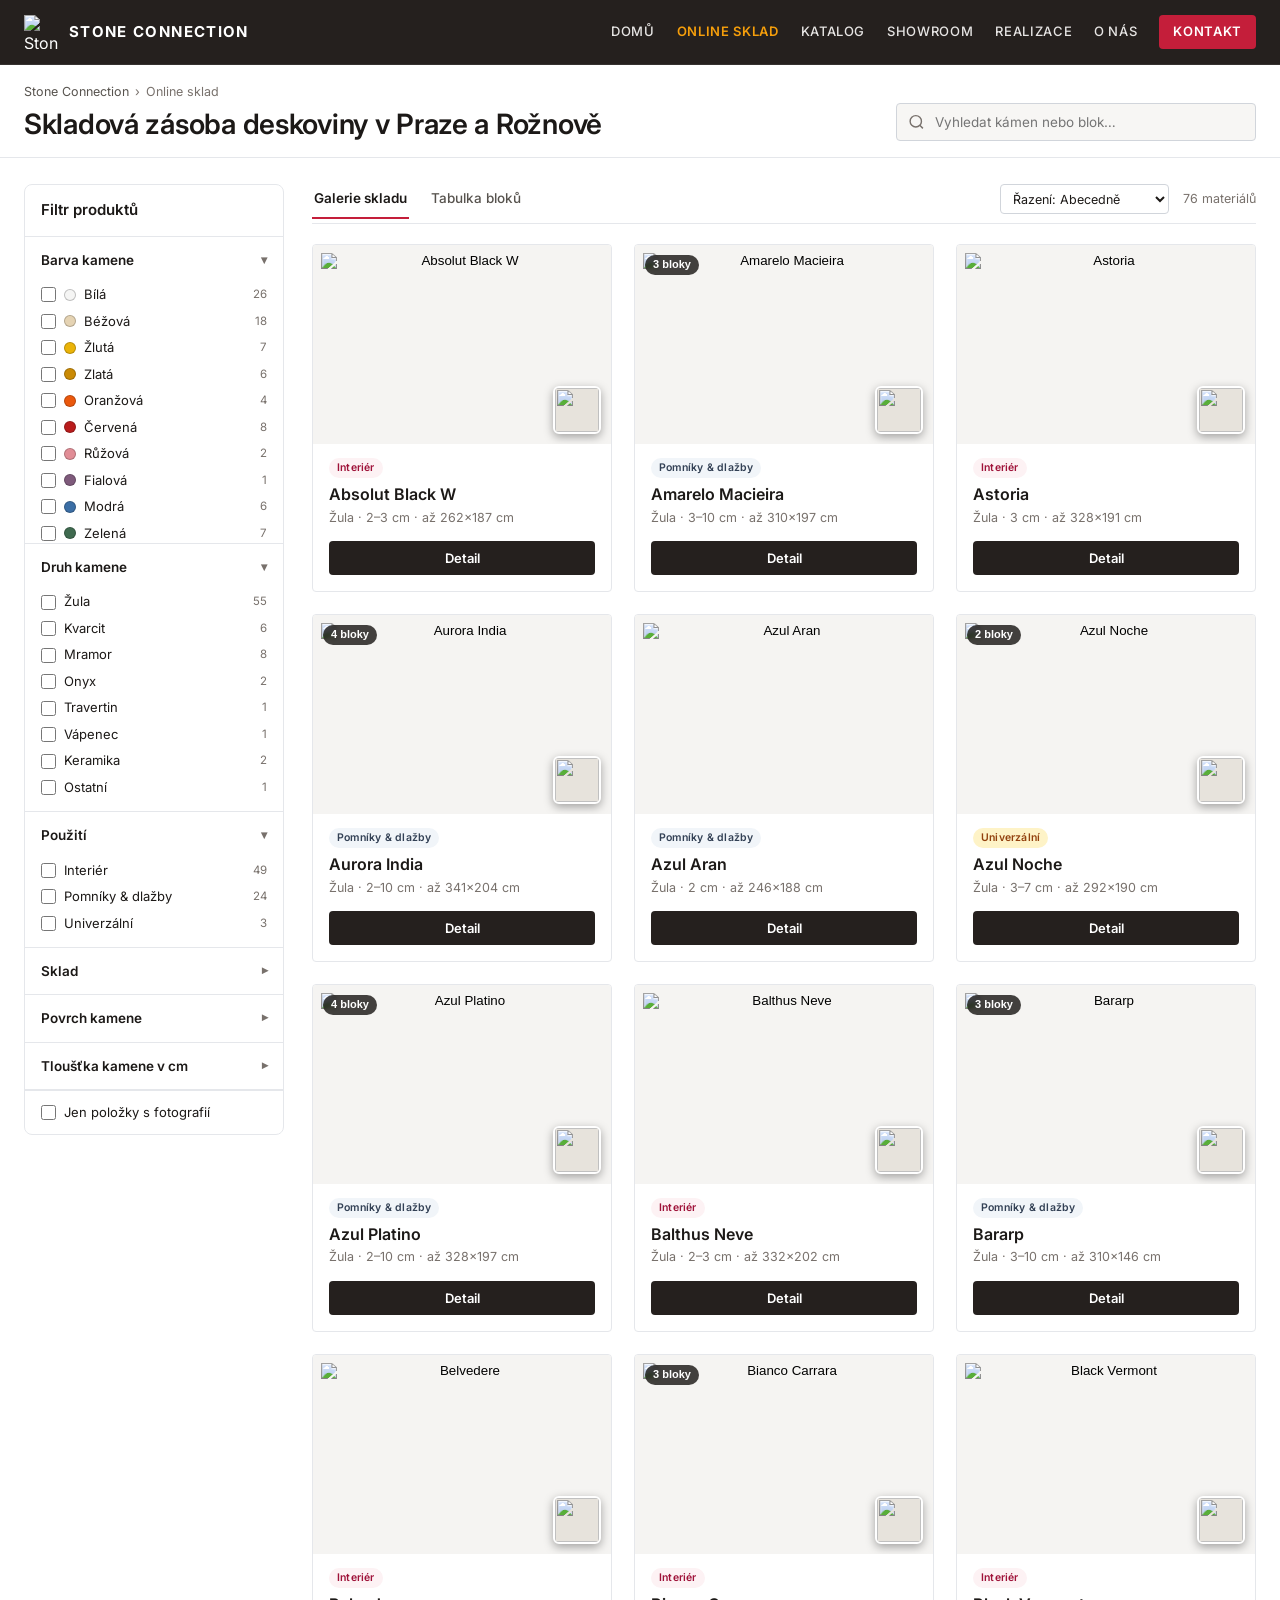
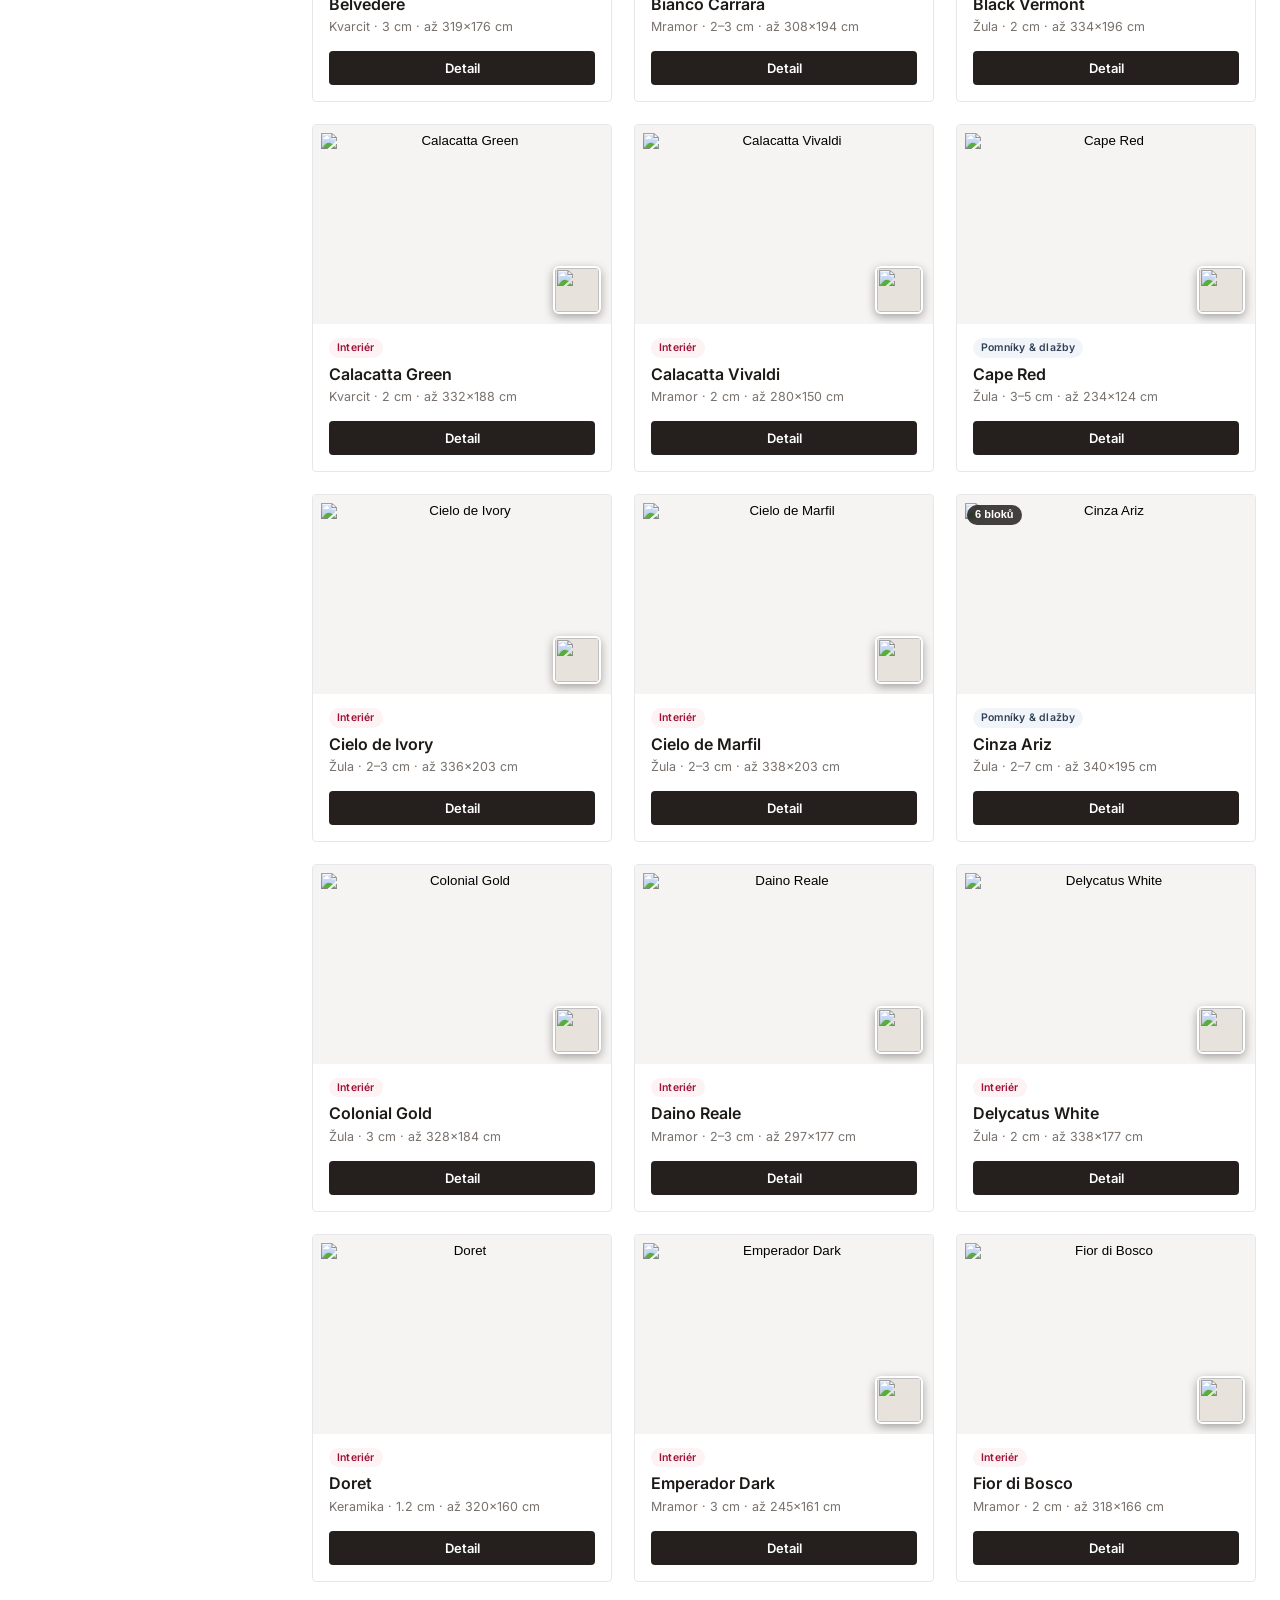
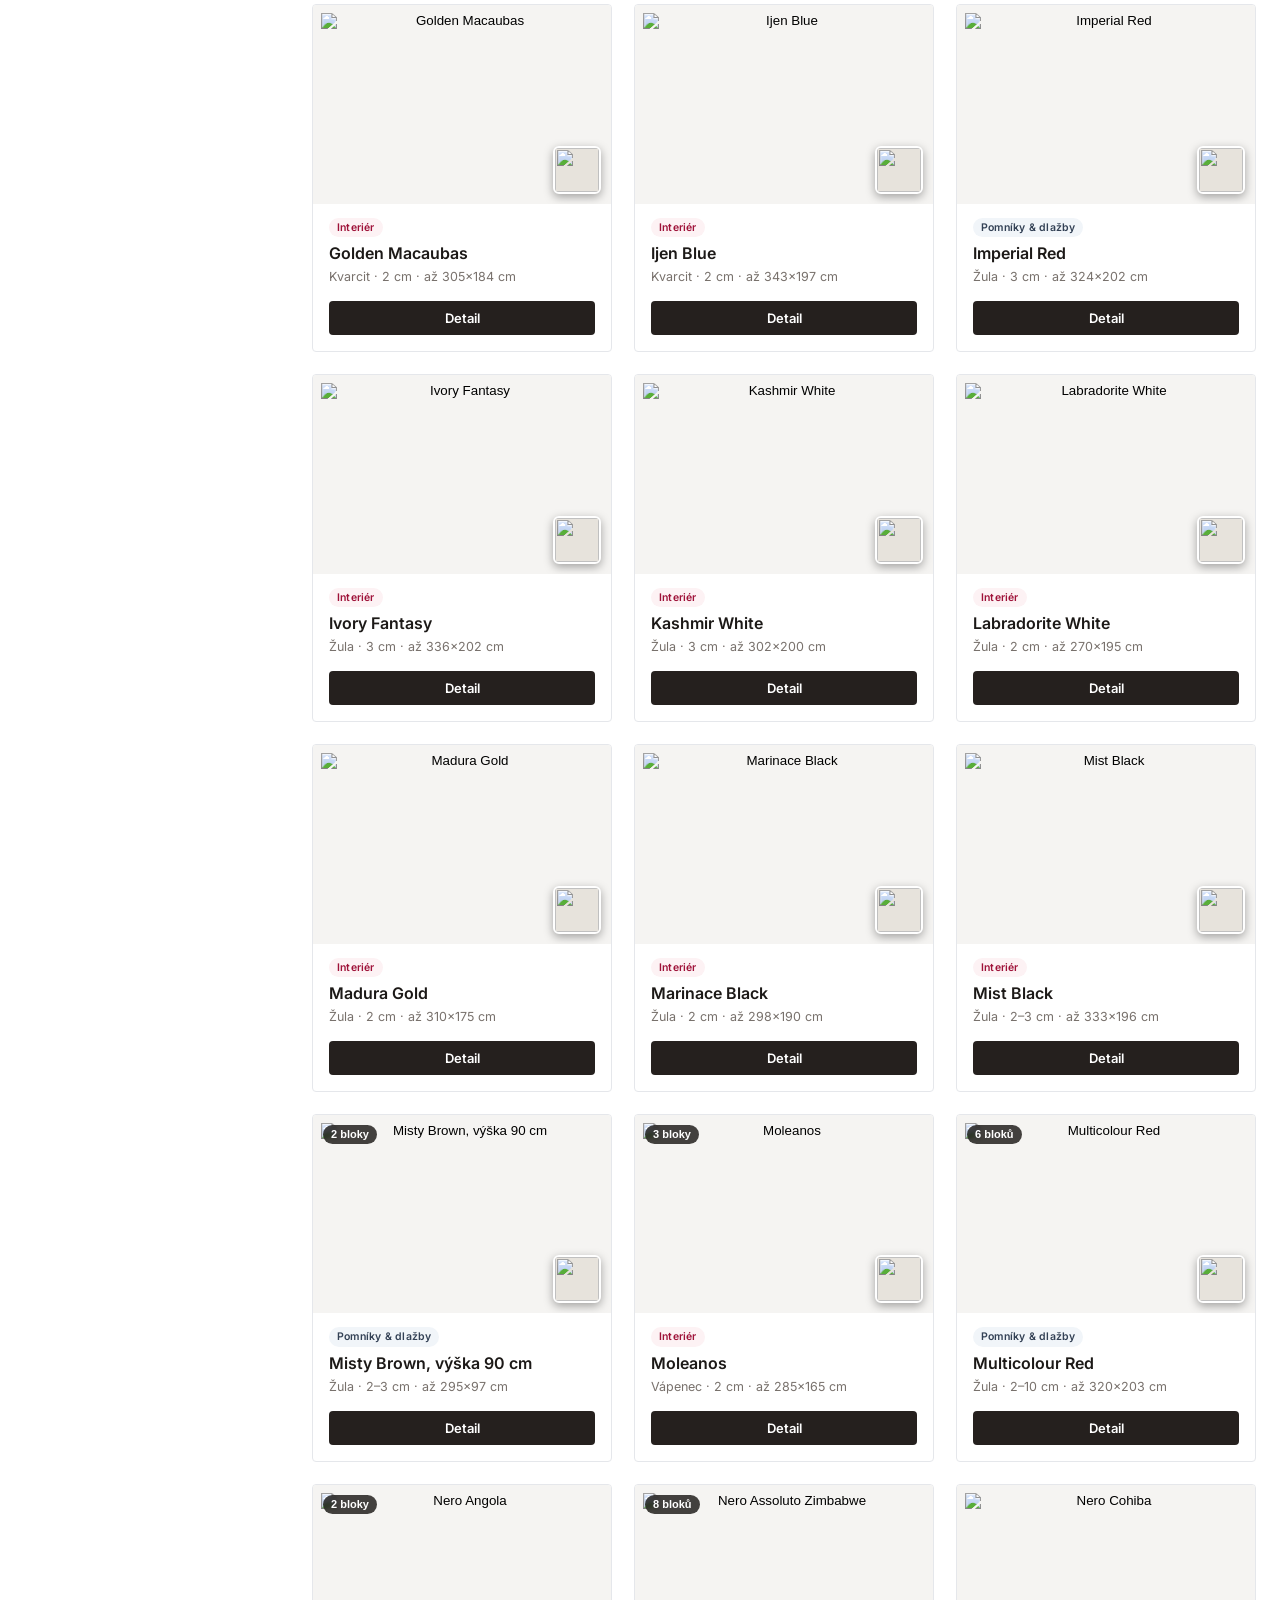
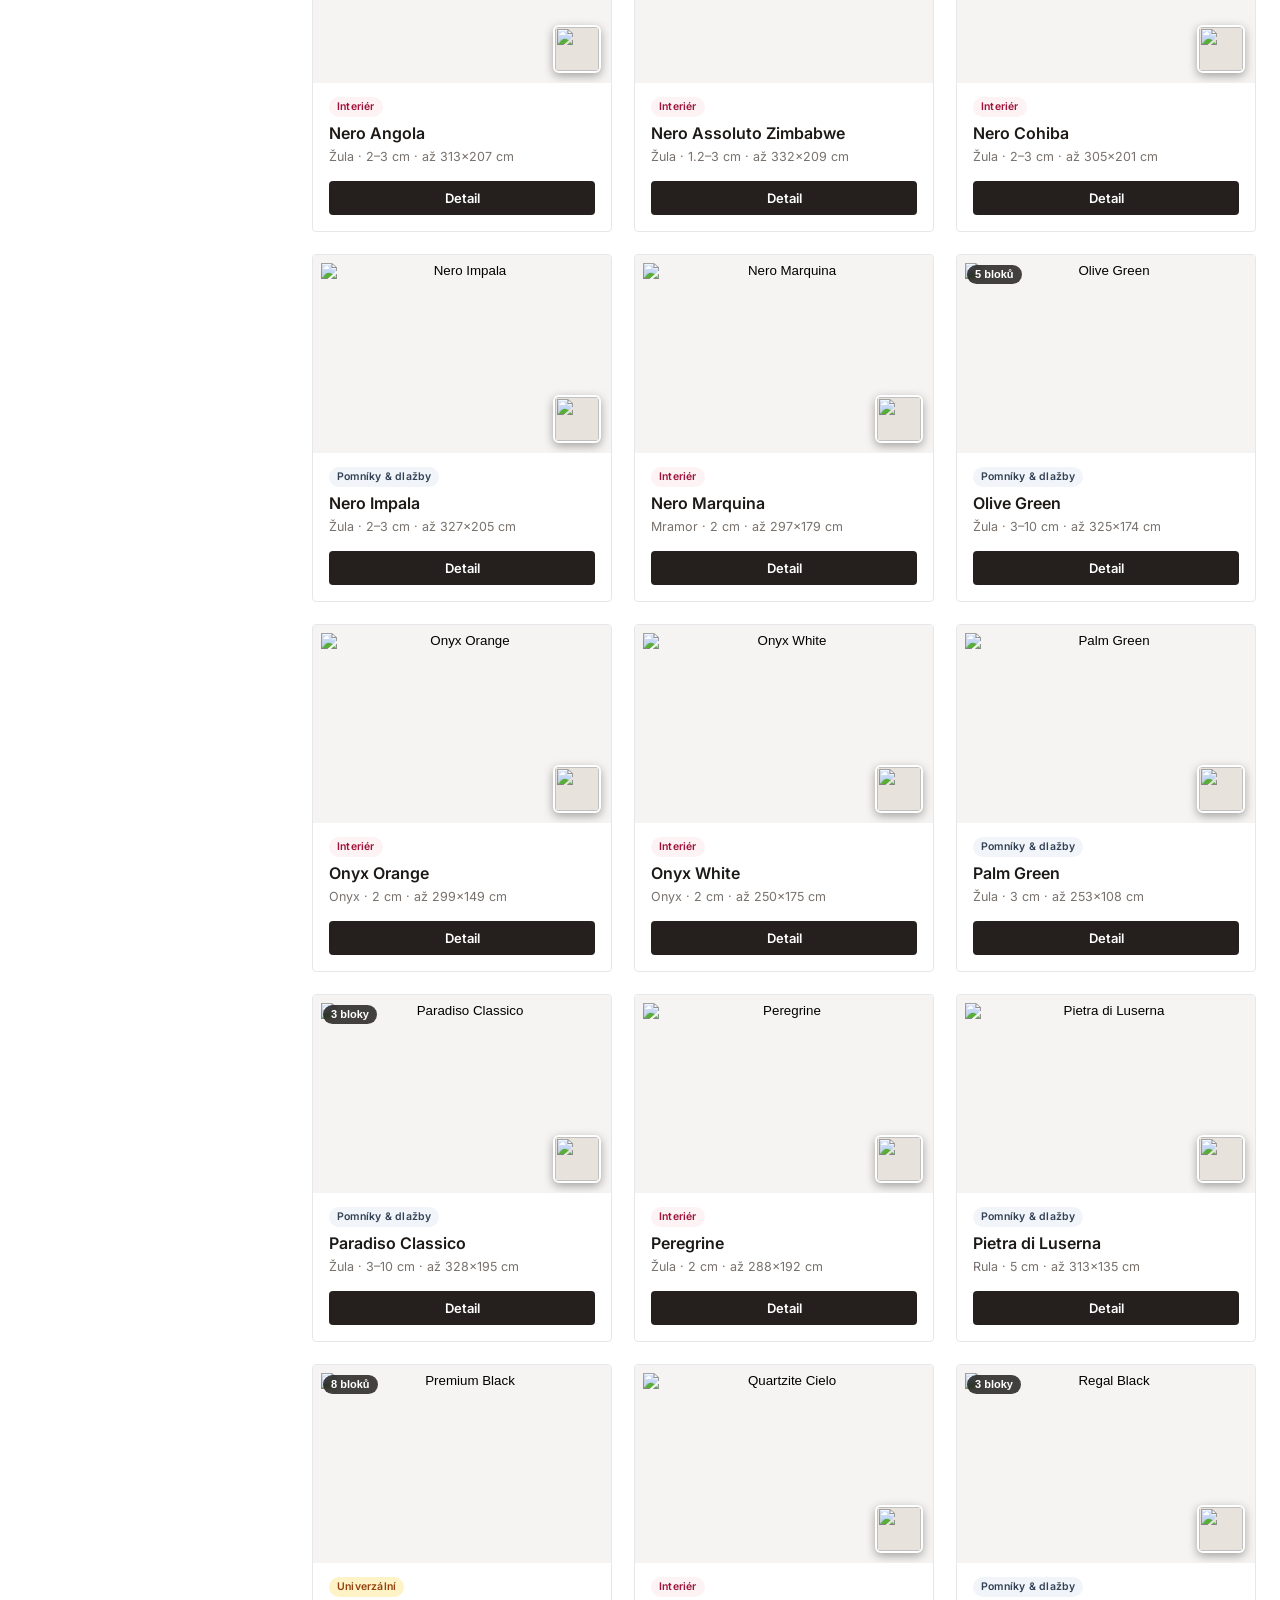
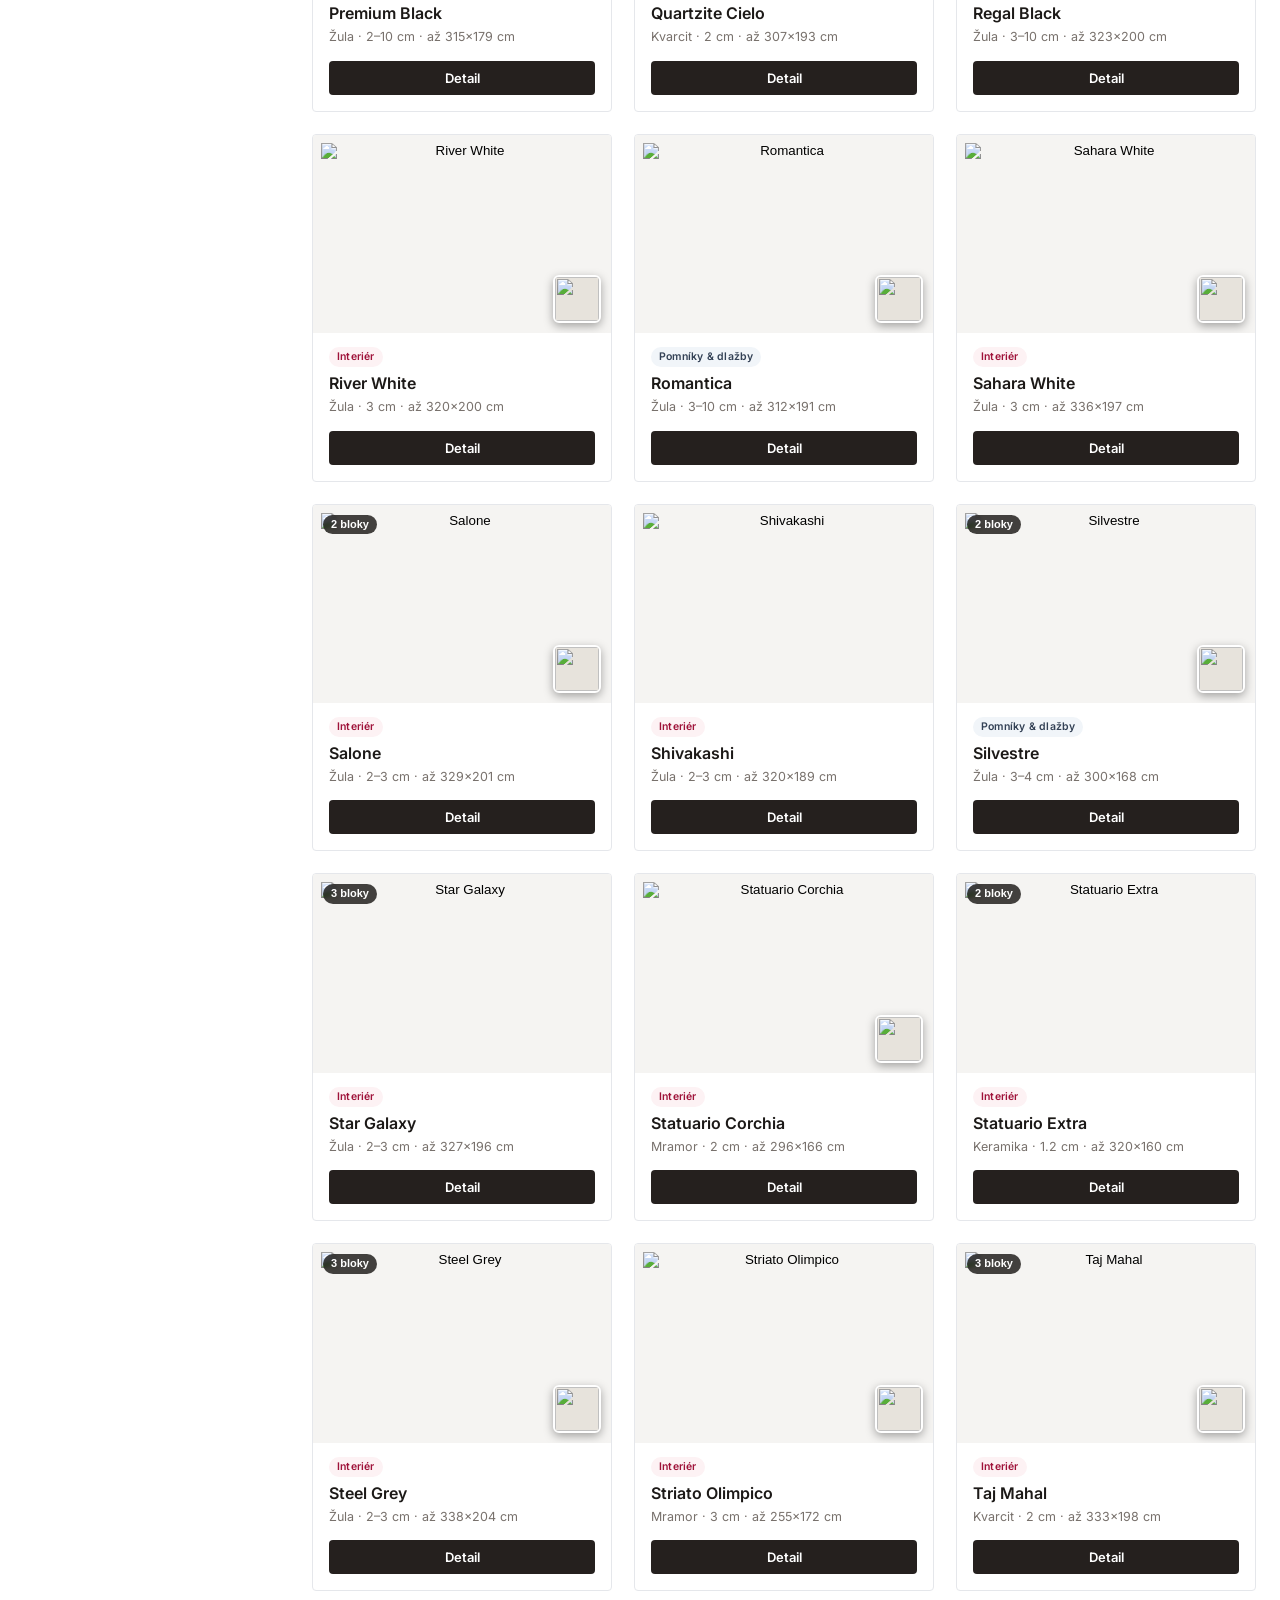
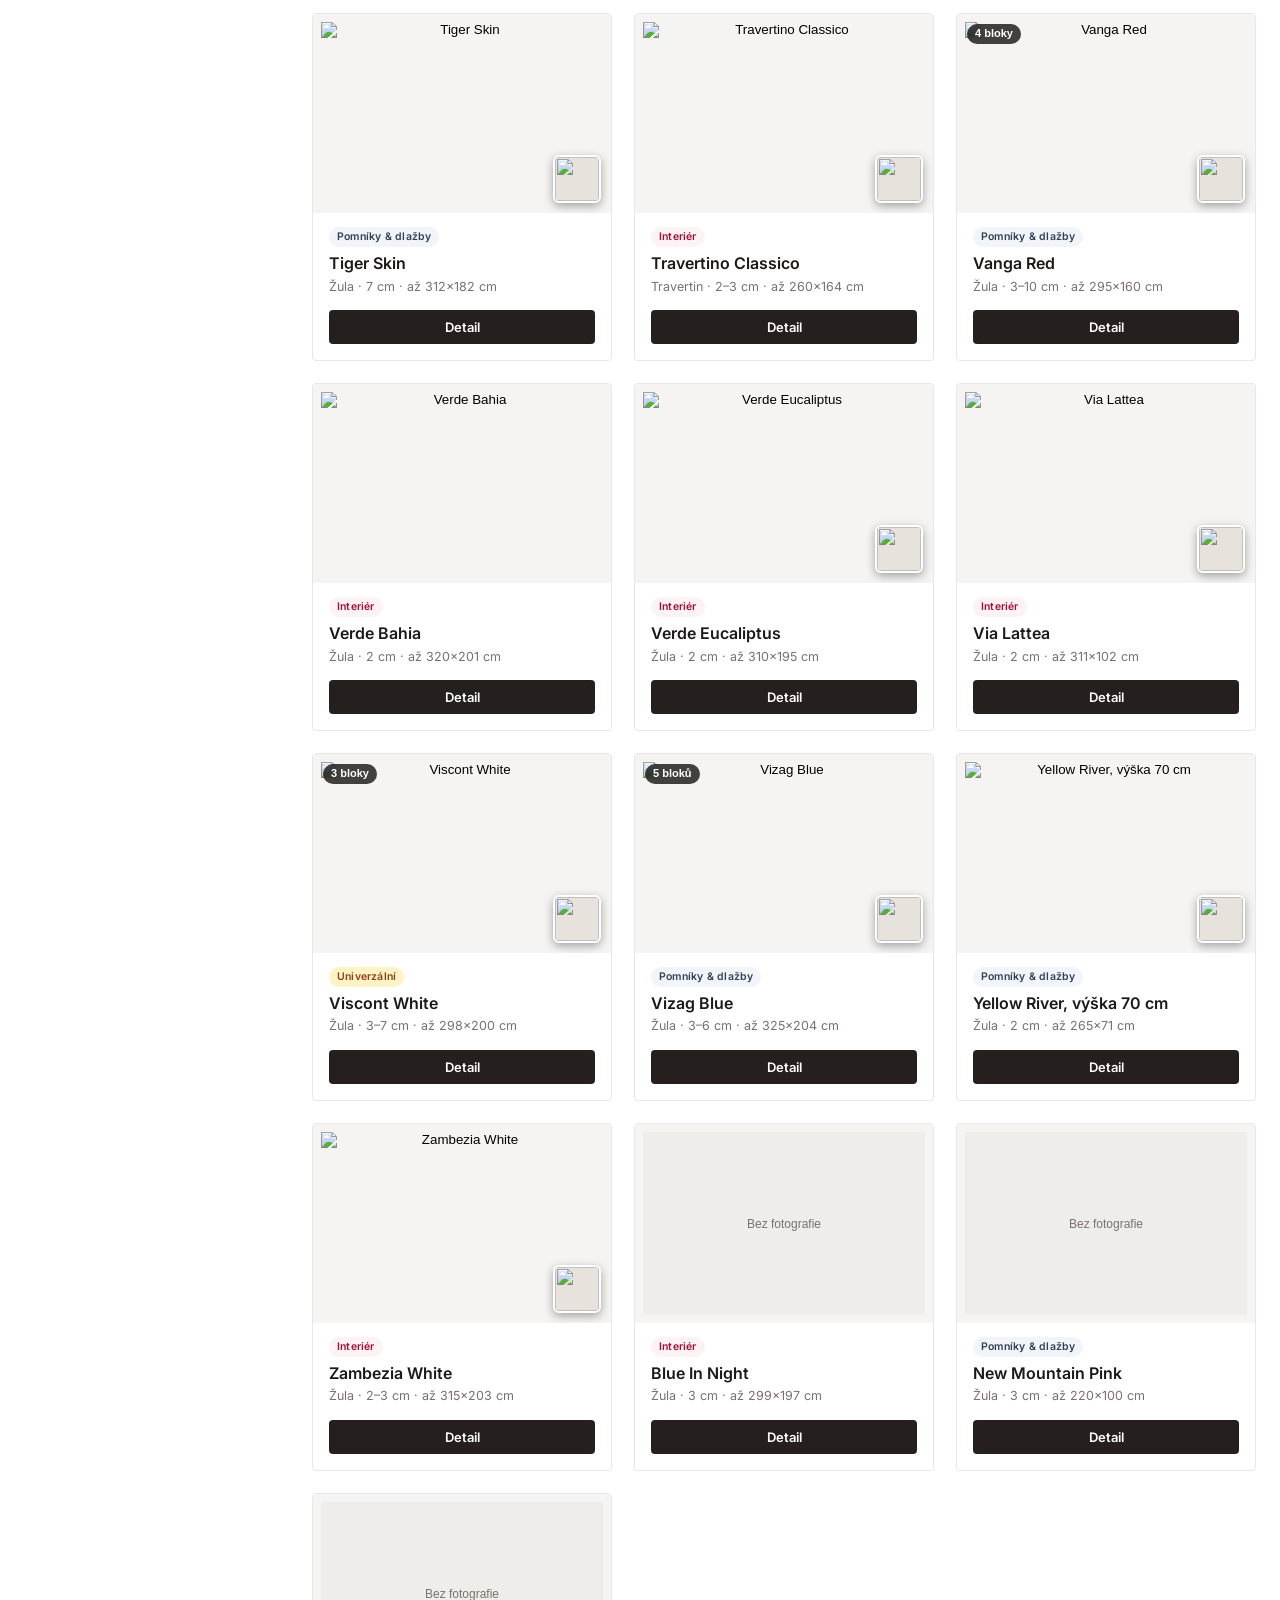
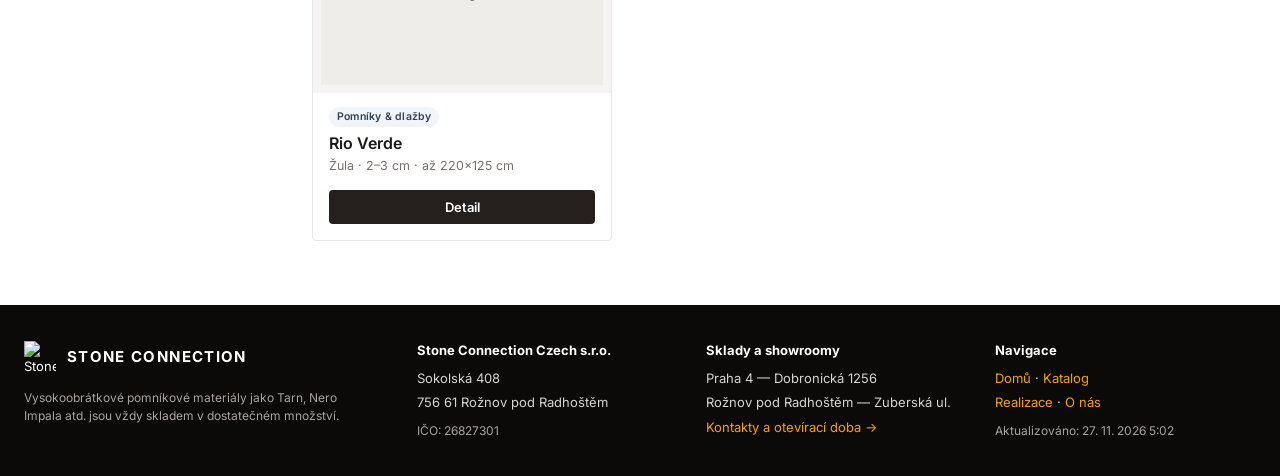
==== commit 752adcc0: "Phase 1: 65 PKN studio visuals, split-screen Showroom comparator, Bookmatch 2x2, and PDF spec sheet" ====
--- a/index.html
+++ b/index.html
@@ -9,7 +9,7 @@
   <link rel="preconnect" href="https://fonts.googleapis.com">
   <link rel="preconnect" href="https://fonts.gstatic.com" crossorigin>
   <link href="https://fonts.googleapis.com/css2?family=Inter:wght@400;500;600;700&family=Playfair+Display:wght@500;600;700&display=swap" rel="stylesheet">
-  <link rel="stylesheet" href="styles.css">
+  <link rel="stylesheet" href="styles.css?v=20261127a">
 </head>
 <body id="top">
   <header class="site-header">
@@ -23,6 +23,7 @@
         <a href="domu.html" class="nav-link">Domů</a>
         <a href="index.html" class="nav-link active" aria-current="page">Online Sklad</a>
         <a href="katalog.html" class="nav-link">Katalog</a>
+        <a href="showroom.html" class="nav-link">Showroom</a>
         <a href="realizace.html" class="nav-link">Realizace</a>
         <a href="o-nas.html" class="nav-link">O nás</a>
         <a href="kontakt.html" class="nav-link nav-cta">Kontakt</a>
@@ -194,7 +195,7 @@
 
   <div id="toast" class="toast" role="status" aria-live="polite" hidden></div>
 
-  <script src="shared.js" defer></script>
-  <script src="app.js" defer></script>
+  <script src="shared.js?v=20261127a" defer></script>
+  <script src="app.js?v=20261127a" defer></script>
 </body>
 </html>
--- a/styles.css
+++ b/styles.css
@@ -1109,7 +1109,40 @@
   box-shadow: var(--shadow-md);
 }
 
-.scene-stage {
+.realizations-grid {
+  display: grid;
+  grid-template-columns: repeat(3, minmax(0, 1fr));
+  gap: 16px;
+}
+
+.realizations-grid.cols-2 {
+  grid-template-columns: repeat(2, minmax(0, 1fr));
+}
+
+.realizations-grid.cols-1 {
+  grid-template-columns: minmax(0, 560px);
+}
+
+.viz-card {
+  appearance: none;
+  padding: 0;
+  border: 1px solid var(--border);
+  border-radius: var(--radius-md);
+  background: #ffffff;
+  overflow: hidden;
+  cursor: zoom-in;
+  text-align: left;
+  font-family: inherit;
+  color: inherit;
+  transition: transform 0.2s ease, box-shadow 0.2s ease;
+}
+
+.viz-card:hover {
+  transform: translateY(-2px);
+  box-shadow: var(--shadow-md);
+}
+
+.viz-media {
   position: relative;
   width: 100%;
   aspect-ratio: 4 / 3;
@@ -1117,40 +1150,100 @@
   background: #ebe8e3;
 }
 
-.scene-base {
+.viz-media img {
   width: 100%;
   height: 100%;
   object-fit: cover;
   display: block;
 }
 
-.scene-stone-layer {
-  position: absolute;
-  inset: 0;
-  background-size: cover;
-  background-repeat: repeat;
-  background-position: center;
-  mix-blend-mode: multiply;
-  filter: contrast(1.03) saturate(1.02);
-  -webkit-mask-size: 100% 100%;
-  mask-size: 100% 100%;
-  -webkit-mask-repeat: no-repeat;
-  mask-repeat: no-repeat;
-  pointer-events: none;
-}
-
-.scene-stone-layer.is-jointed::after {
-  content: '';
-  position: absolute;
-  inset: 0;
-  background-image: repeating-linear-gradient(
-    180deg,
-    transparent 0,
-    transparent calc(26% - 1.5px),
-    rgba(20, 17, 15, 0.22) calc(26% - 1.5px),
-    rgba(20, 17, 15, 0.22) 26%
-  );
-  pointer-events: none;
+.detail-grain-band {
+  display: grid;
+  grid-template-columns: minmax(220px, 320px) minmax(0, 1fr);
+  gap: 20px;
+  align-items: stretch;
+}
+
+.detail-grain-band.no-grain {
+  grid-template-columns: 1fr;
+}
+
+.material-spec-panel {
+  border: 1px solid var(--border);
+  border-radius: var(--radius-md);
+  background: var(--bg-soft);
+  padding: 18px 20px;
+  display: flex;
+  flex-direction: column;
+  justify-content: space-between;
+  gap: 12px;
+}
+
+.spec-panel-lead {
+  margin: 0;
+  font-size: 13.5px;
+  color: var(--text-muted);
+  line-height: 1.5;
+}
+
+.spec-panel-facts {
+  display: flex;
+  flex-direction: column;
+  gap: 5px;
+  font-size: 13px;
+  color: var(--text-main);
+}
+
+.ext-ref-link {
+  color: var(--accent);
+  font-weight: 600;
+  text-decoration: none;
+}
+
+.ext-ref-link:hover {
+  text-decoration: underline;
+}
+
+.real-filter-bar {
+  display: flex;
+  flex-wrap: wrap;
+  gap: 8px;
+  margin-bottom: 22px;
+}
+
+.real-pill {
+  appearance: none;
+  padding: 7px 14px;
+  border-radius: 999px;
+  border: 1px solid var(--border-strong);
+  background: #ffffff;
+  color: var(--text-main);
+  font-family: inherit;
+  font-size: 13px;
+  font-weight: 500;
+  cursor: pointer;
+}
+
+.real-pill:hover {
+  background: var(--bg-soft);
+}
+
+.real-pill.active {
+  background: var(--accent);
+  border-color: var(--accent);
+  color: #ffffff;
+}
+
+.real-img-link {
+  display: block;
+  overflow: hidden;
+}
+
+.real-cat-label {
+  font-size: 12px;
+  font-weight: 600;
+  color: var(--text-muted);
+  letter-spacing: 0.02em;
 }
 
 .scene-label {
@@ -1161,41 +1254,311 @@
   display: flex;
   align-items: center;
   justify-content: space-between;
+  gap: 8px;
 }
 
 .scene-label span {
   font-size: 11px;
   font-weight: 500;
   color: var(--text-soft);
-}
-
-.realizations-strip {
-  display: grid;
-  grid-template-columns: repeat(auto-fill, minmax(220px, 1fr));
+  white-space: nowrap;
+}
+
+.gallery-format-pill {
+  position: absolute;
+  left: 12px;
+  top: 12px;
+  z-index: 3;
+  background: rgba(28, 25, 23, 0.84);
+  color: #ffffff;
+  font-size: 11.5px;
+  font-weight: 600;
+  padding: 4px 10px;
+  border-radius: 999px;
+  backdrop-filter: blur(4px);
+}
+
+.compare-cta-inline {
+  white-space: nowrap;
+  font-size: 12.5px;
+  padding: 7px 12px;
+}
+
+.bookmatch-wall {
+  display: grid;
+  grid-template-columns: repeat(2, 1fr);
+  grid-template-rows: repeat(2, 1fr);
+  width: 100%;
+  aspect-ratio: 4 / 3;
+  overflow: hidden;
+  background: #ebe8e3;
+}
+
+.bookmatch-tile {
+  position: relative;
+  overflow: hidden;
+  width: 100%;
+  height: 100%;
+}
+
+.bookmatch-tile img {
+  width: 100%;
+  height: 100%;
+  object-fit: cover;
+  display: block;
+}
+
+.bookmatch-tile.bm-tr img { transform: scaleX(-1); }
+.bookmatch-tile.bm-bl img { transform: scaleY(-1); }
+.bookmatch-tile.bm-br img { transform: scale(-1, -1); }
+
+.lb-bookmatch-wrap {
+  width: min(92vw, 880px);
+  border-radius: 8px;
+  overflow: hidden;
+  box-shadow: var(--shadow-lg);
+}
+
+.alt-actions-row {
+  display: flex;
+  align-items: center;
+  justify-content: space-between;
+  gap: 8px;
+  margin-top: 2px;
+  flex-wrap: wrap;
+}
+
+.alt-compare-link {
+  font-size: 11.5px;
+  font-weight: 600;
+  color: var(--text-main);
+  background: var(--bg-soft);
+  border: 1px solid var(--border-strong);
+  padding: 3px 8px;
+  border-radius: 999px;
+  text-decoration: none;
+}
+
+.alt-compare-link:hover {
+  border-color: var(--accent);
+  color: var(--accent);
+}
+
+/* Showroom Split-Screen Comparator */
+.showroom-scene-tabs {
+  display: flex;
+  flex-wrap: wrap;
+  gap: 8px;
+  margin-bottom: 18px;
+}
+
+.showroom-stage-shell {
+  margin-bottom: 24px;
+}
+
+.showroom-compare {
+  position: relative;
+  width: 100%;
+  aspect-ratio: 3 / 2;
+  max-height: 640px;
+  border-radius: var(--radius-md);
+  overflow: hidden;
+  border: 1px solid var(--border-strong);
+  background: #1c1917;
+  cursor: ew-resize;
+  user-select: none;
+  touch-action: none;
+}
+
+.showroom-compare .sr-img {
+  position: absolute;
+  inset: 0;
+  width: 100%;
+  height: 100%;
+  object-fit: cover;
+  display: block;
+  pointer-events: none;
+}
+
+.sr-left-clip {
+  position: absolute;
+  inset: 0;
+  clip-path: inset(0 50% 0 0);
+  pointer-events: none;
+}
+
+.sr-divider {
+  position: absolute;
+  top: 0;
+  bottom: 0;
+  left: 50%;
+  width: 2px;
+  background: rgba(255, 255, 255, 0.92);
+  box-shadow: 0 0 10px rgba(0, 0, 0, 0.45);
+  transform: translateX(-1px);
+  pointer-events: none;
+  z-index: 4;
+}
+
+.sr-handle {
+  position: absolute;
+  top: 50%;
+  left: 50%;
+  transform: translate(-50%, -50%);
+  width: 40px;
+  height: 40px;
+  border-radius: 999px;
+  background: #ffffff;
+  color: #1c1917;
+  border: 2px solid var(--accent);
+  box-shadow: var(--shadow-md);
+  display: flex;
+  align-items: center;
+  justify-content: center;
+  font-size: 16px;
+  font-weight: 700;
+}
+
+.sr-corner-badge {
+  position: absolute;
+  bottom: 14px;
+  z-index: 5;
+  background: rgba(28, 25, 23, 0.84);
+  color: #ffffff;
+  padding: 6px 12px;
+  border-radius: var(--radius-sm);
+  font-size: 13px;
+  backdrop-filter: blur(4px);
+  pointer-events: none;
+}
+
+.sr-corner-badge.left { left: 14px; }
+.sr-corner-badge.right { right: 14px; }
+
+.sr-side-tag {
+  font-size: 11px;
+  opacity: 0.78;
+  margin-right: 4px;
+}
+
+.showroom-info-bar {
+  display: grid;
+  grid-template-columns: repeat(2, minmax(0, 1fr));
   gap: 14px;
-  margin-bottom: 16px;
-}
-
-.realization-card {
-  appearance: none;
-  padding: 0;
+  margin-top: 12px;
+}
+
+.sr-side-card {
+  display: flex;
+  align-items: center;
+  justify-content: space-between;
+  gap: 12px;
+  padding: 12px 16px;
   border: 1px solid var(--border);
   border-radius: var(--radius-md);
+  background: #ffffff;
+}
+
+.sr-info-meta {
+  display: flex;
+  flex-direction: column;
+  gap: 2px;
+}
+
+.sr-info-eyebrow {
+  font-size: 11px;
+  text-transform: uppercase;
+  letter-spacing: 0.04em;
+  color: var(--text-soft);
+}
+
+.sr-info-meta strong {
+  font-family: var(--font-serif);
+  font-size: 18px;
+  color: var(--text-main);
+}
+
+.sr-info-meta span {
+  font-size: 12px;
+  color: var(--text-muted);
+}
+
+.showroom-pickers {
+  display: grid;
+  grid-template-columns: repeat(2, minmax(0, 1fr));
+  gap: 18px;
+}
+
+.sr-picker-col {
+  border: 1px solid var(--border);
+  border-radius: var(--radius-md);
+  background: #ffffff;
+  padding: 14px;
+}
+
+.sr-picker-head h2 {
+  margin: 0 0 10px;
+  font-size: 14px;
+  font-weight: 700;
+  color: var(--text-main);
+}
+
+.sr-swatch-list {
+  display: grid;
+  grid-template-columns: repeat(auto-fill, minmax(190px, 1fr));
+  gap: 8px;
+  max-height: 320px;
+  overflow-y: auto;
+}
+
+.sr-swatch-btn {
+  appearance: none;
+  display: flex;
+  align-items: center;
+  gap: 10px;
+  padding: 6px 8px;
+  border: 1px solid var(--border);
+  border-radius: var(--radius-sm);
+  background: #ffffff;
+  cursor: pointer;
+  text-align: left;
+  font-family: inherit;
+}
+
+.sr-swatch-btn:hover {
+  background: var(--bg-soft);
+}
+
+.sr-swatch-btn.active {
+  border-color: var(--accent);
+  background: #fdf4f4;
+}
+
+.sr-swatch-btn img {
+  width: 44px;
+  height: 44px;
+  border-radius: 4px;
+  object-fit: cover;
+  flex-shrink: 0;
+}
+
+.sr-swatch-text {
+  display: flex;
+  flex-direction: column;
+  min-width: 0;
+}
+
+.sr-swatch-text strong {
+  font-size: 12.5px;
+  color: var(--text-main);
+  white-space: nowrap;
   overflow: hidden;
-  background: #ffffff;
-  cursor: zoom-in;
-  text-align: left;
-}
-
-.realization-card img {
-  width: 100%;
-  aspect-ratio: 16 / 10;
-  object-fit: cover;
-  display: block;
-}
-
-.realization-card .scene-label {
-  font-size: 12px;
+  text-overflow: ellipsis;
+}
+
+.sr-swatch-text small {
+  font-size: 11px;
+  color: var(--text-soft);
 }
 
 /* Block Cards */
@@ -1424,10 +1787,15 @@
 }
 
 .lb-scene-wrap {
-  width: min(88vw, 880px);
+  width: min(92vw, 960px);
   border-radius: 8px;
   overflow: hidden;
   box-shadow: var(--shadow-lg);
+}
+
+.lb-scene-wrap .scene-stage {
+  width: 100%;
+  aspect-ratio: 4 / 3;
 }
 
 .lb-caption {
@@ -2022,7 +2390,9 @@
     min-height: 36px;
   }
 
-  .scenes-grid {
+  .realizations-grid,
+  .realizations-grid.cols-2,
+  .realizations-grid.cols-1 {
     display: flex;
     overflow-x: auto;
     scroll-snap-type: x mandatory;
@@ -2031,10 +2401,28 @@
     -webkit-overflow-scrolling: touch;
   }
 
-  .scene-card {
+  .viz-card {
     flex: 0 0 84%;
     scroll-snap-align: start;
   }
+
+  .detail-grain-band {
+    grid-template-columns: 1fr;
+  }
+
+  .showroom-info-bar,
+  .showroom-pickers {
+    grid-template-columns: 1fr;
+  }
+
+  .sr-corner-badge {
+    font-size: 11px;
+    padding: 4px 8px;
+    bottom: 8px;
+  }
+
+  .sr-corner-badge.left { left: 8px; }
+  .sr-corner-badge.right { right: 8px; }
 
   .slab-table th,
   .slab-table td {
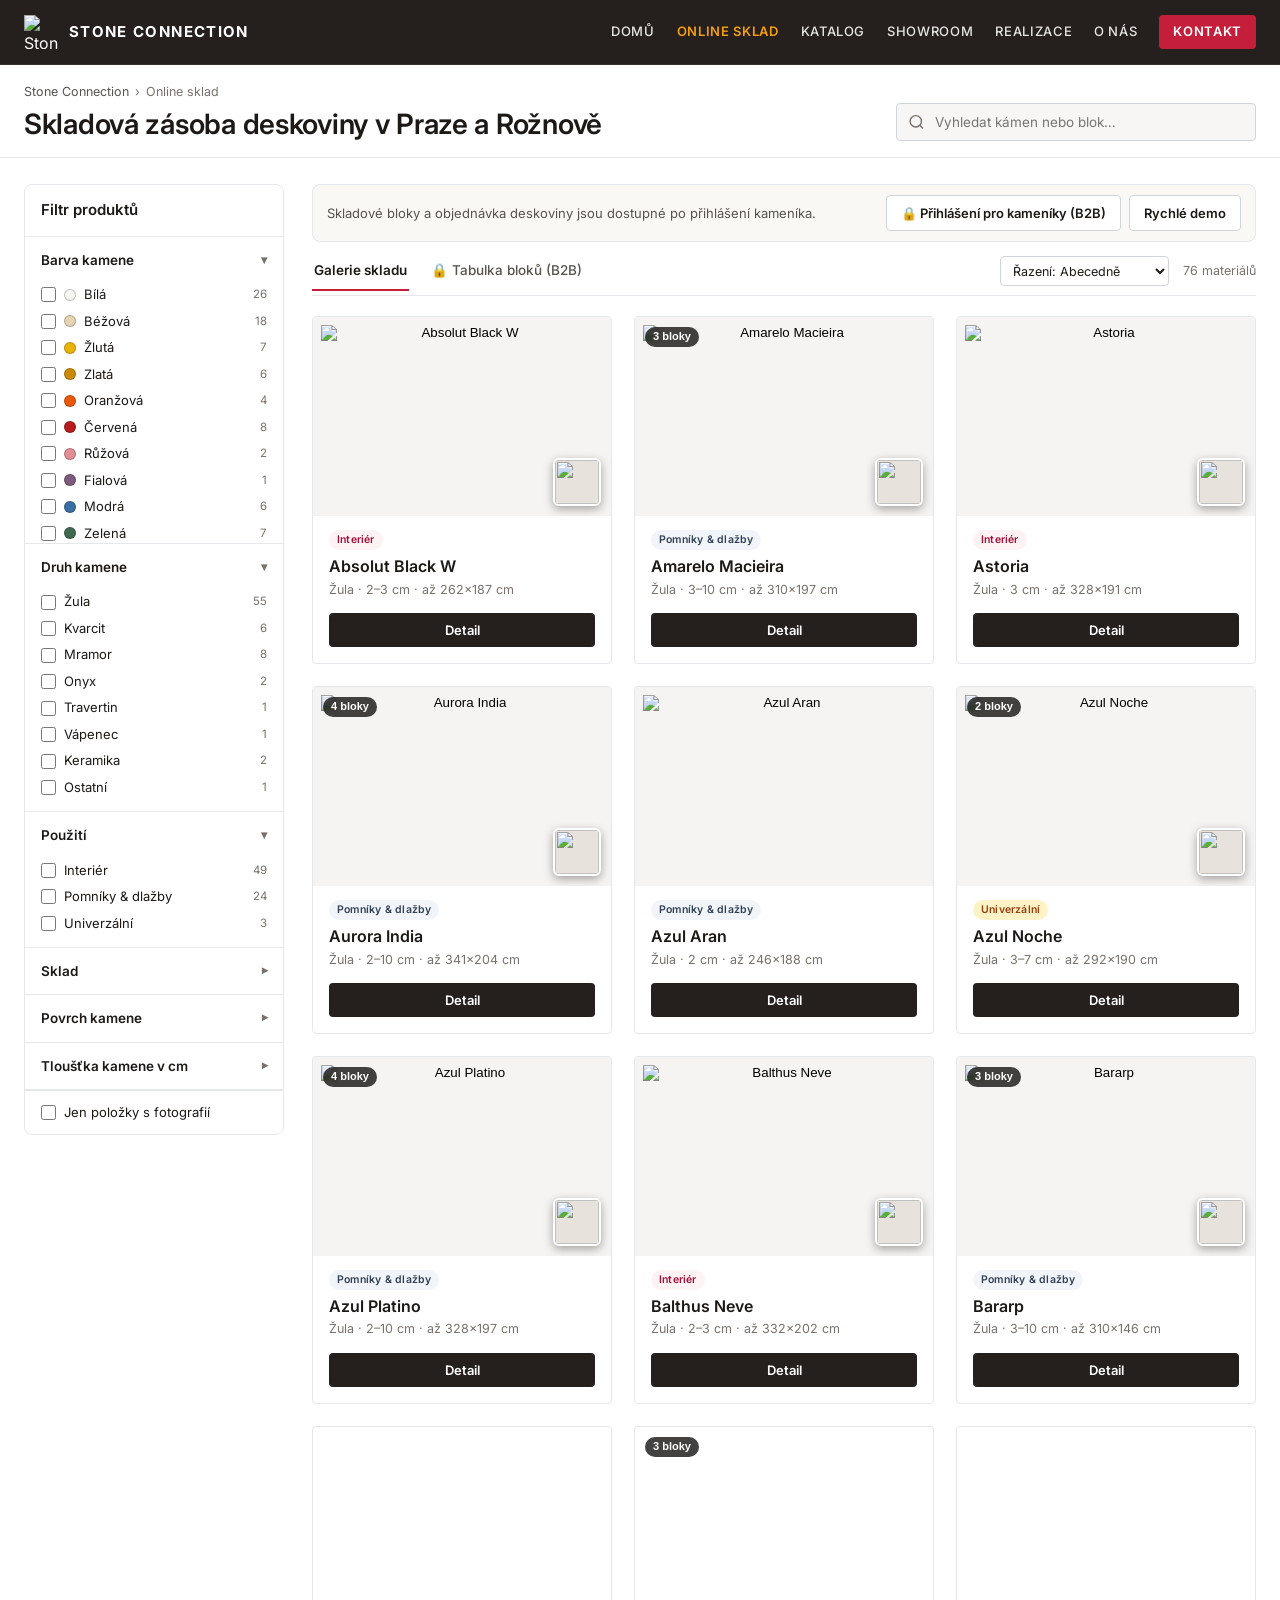
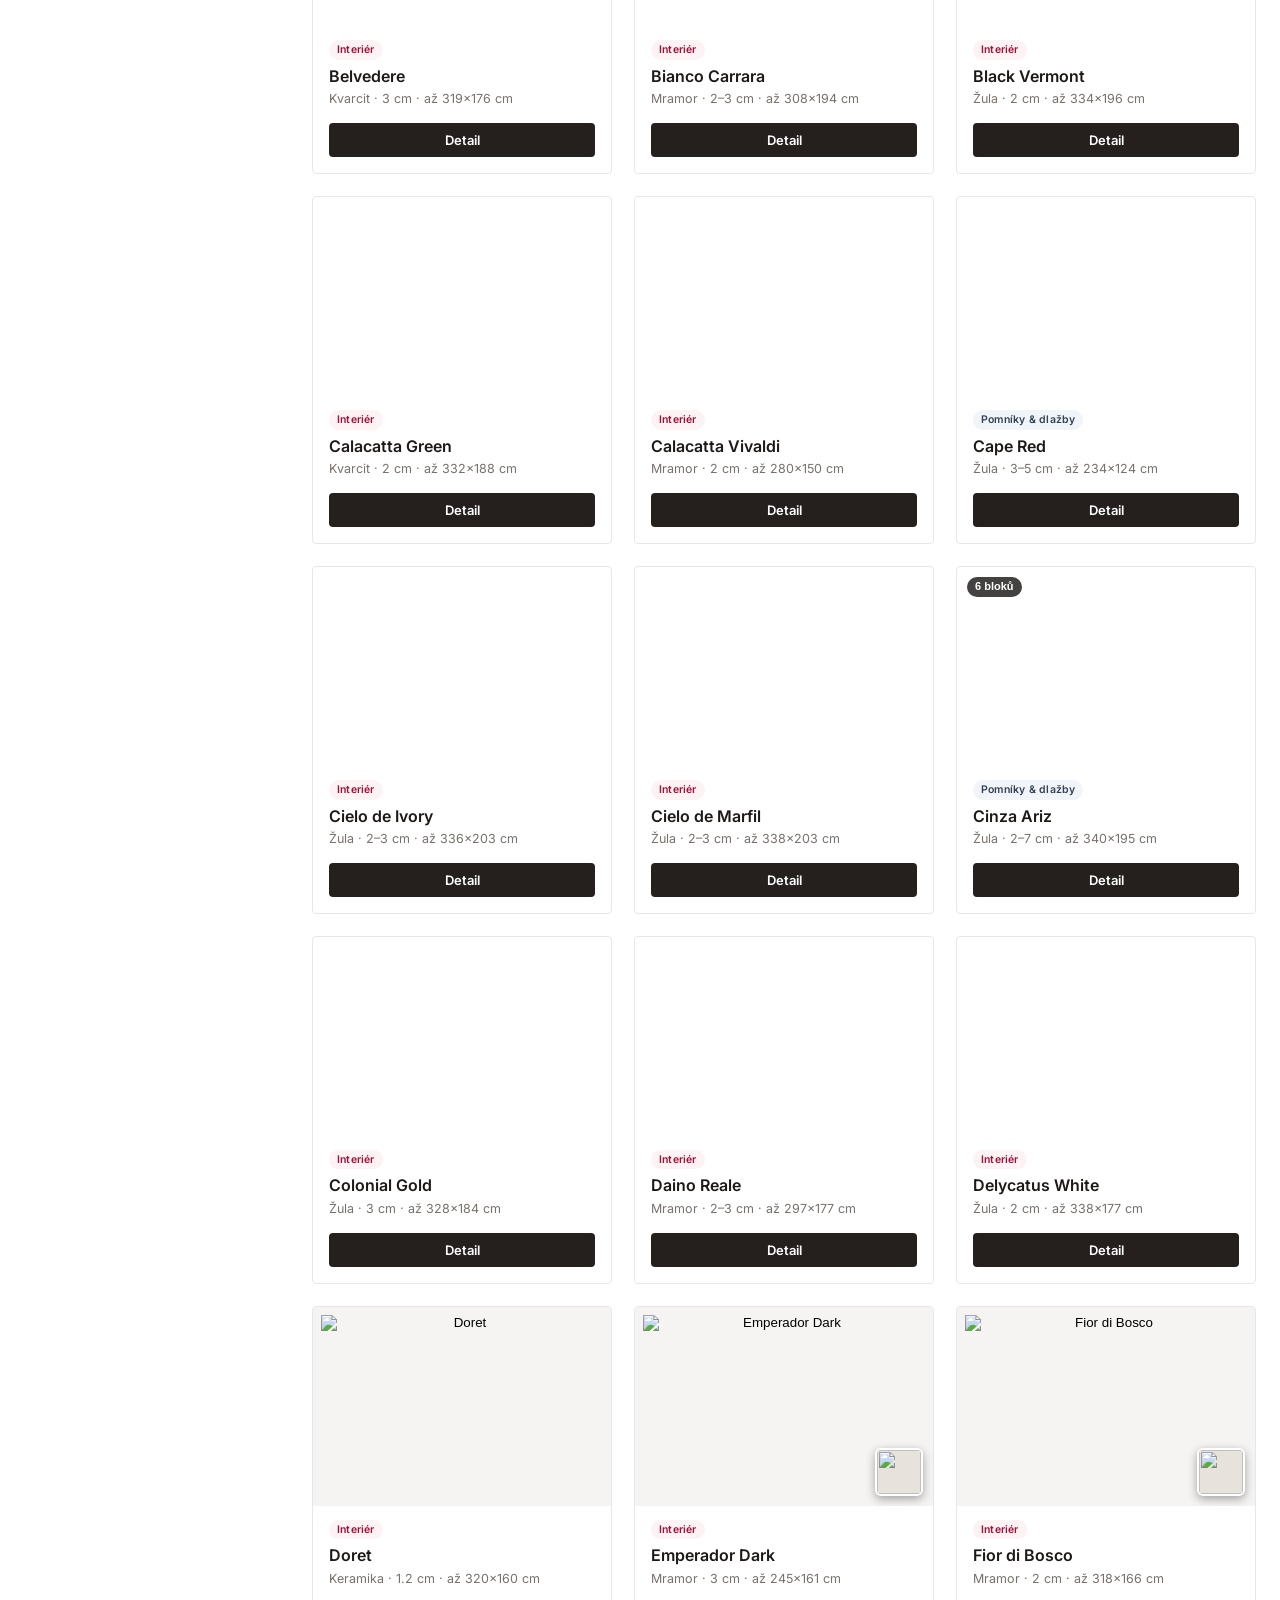
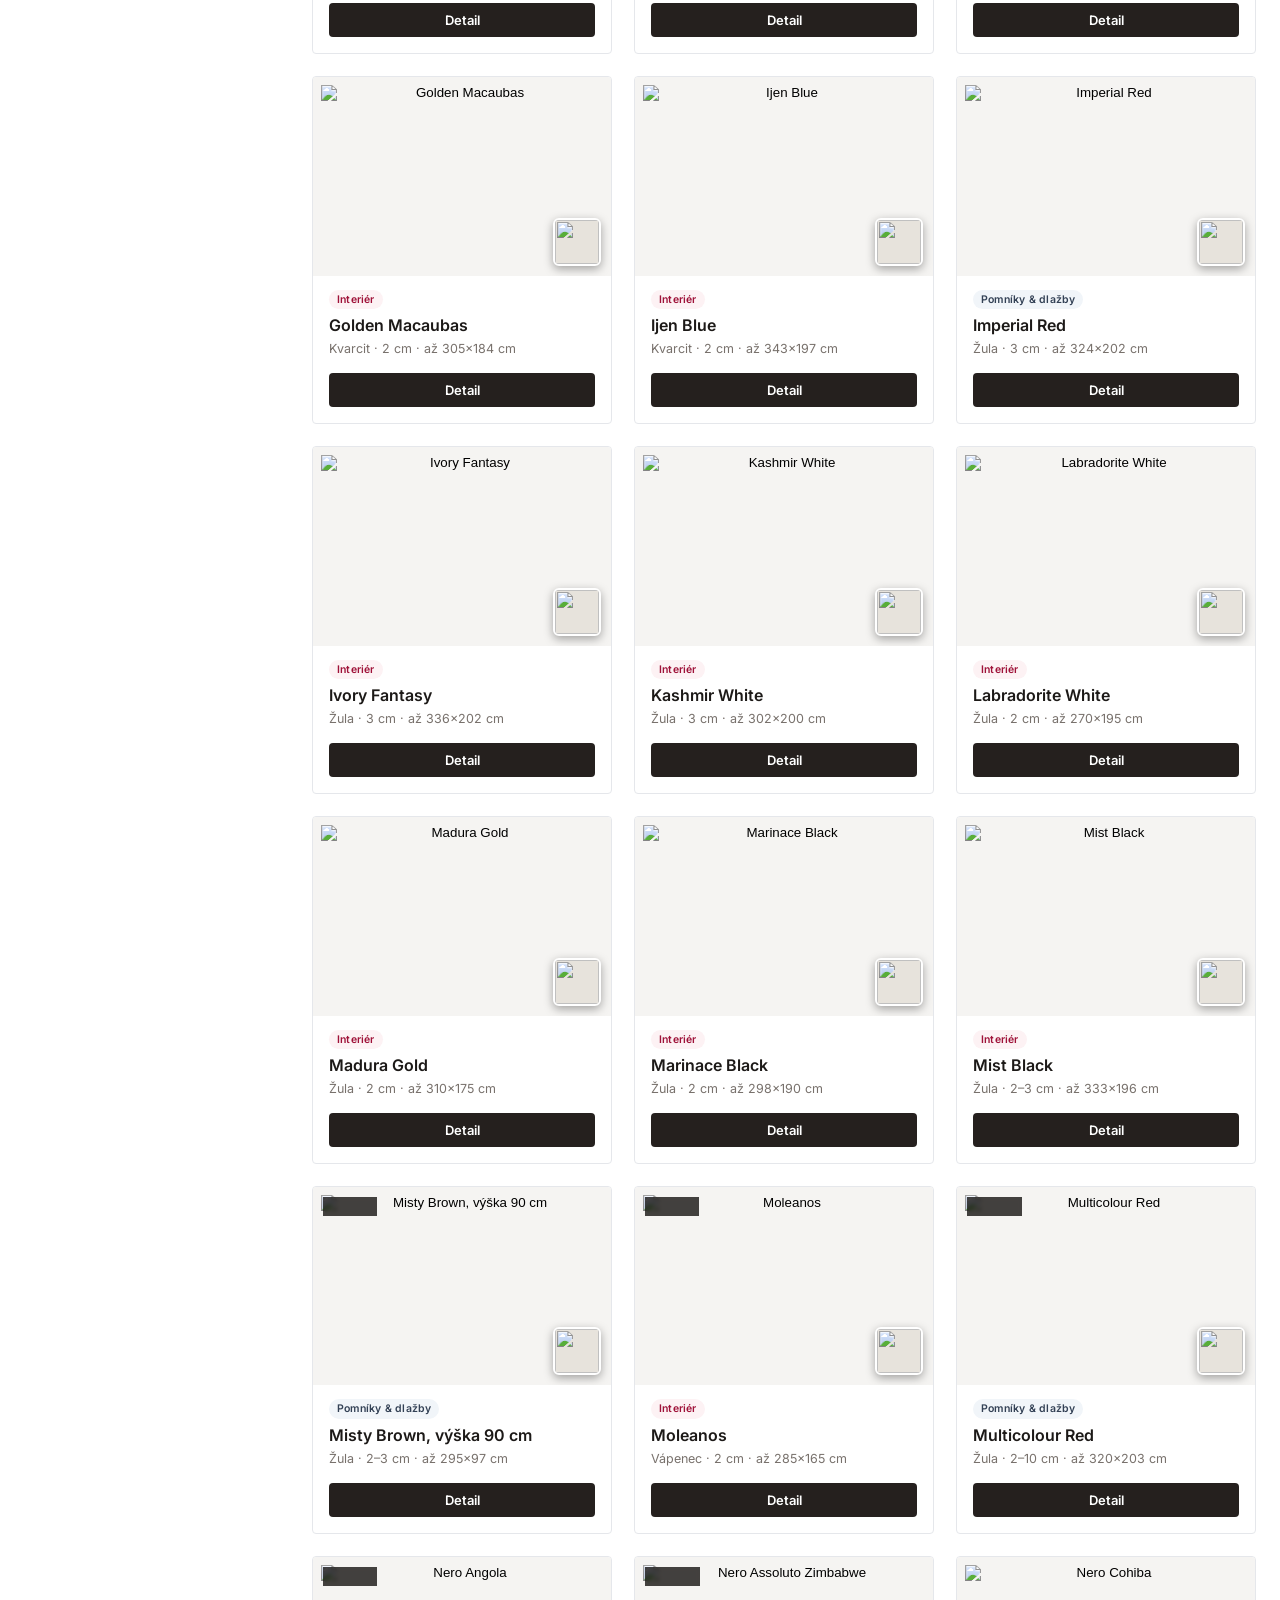
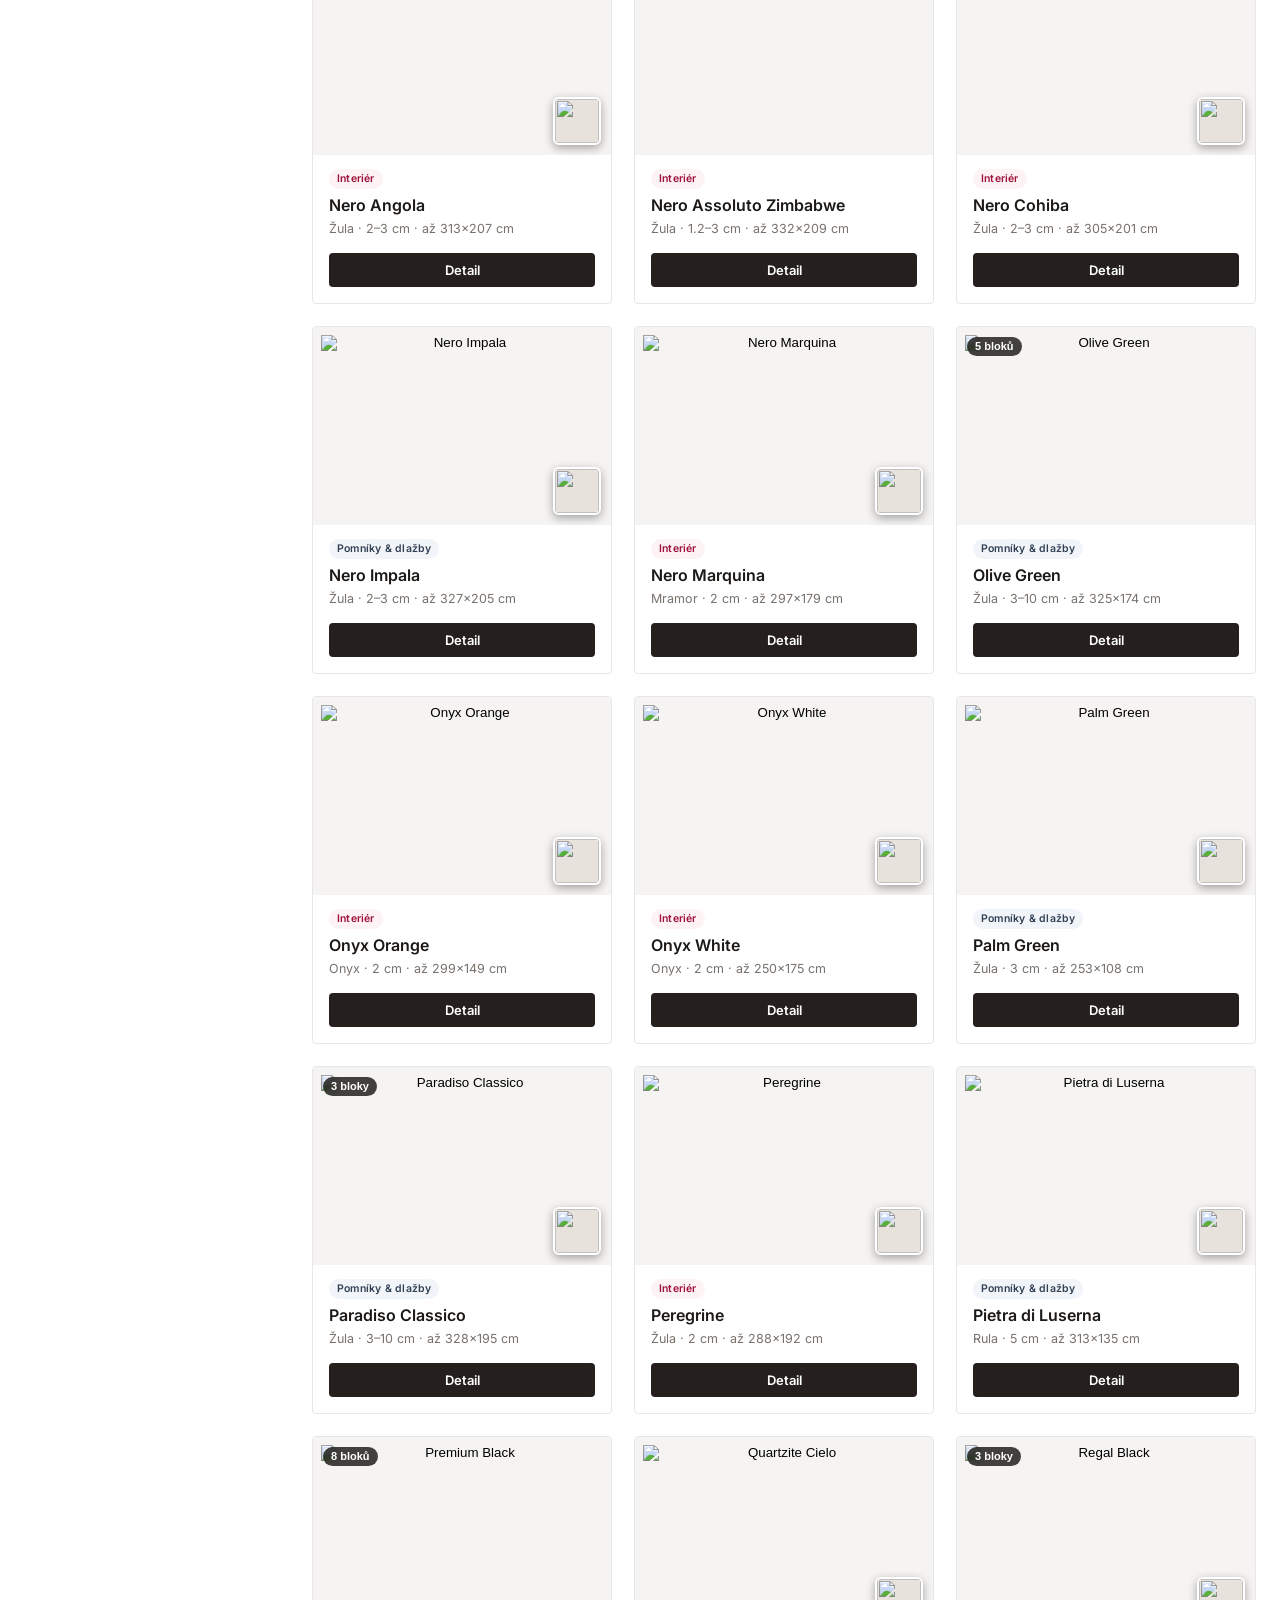
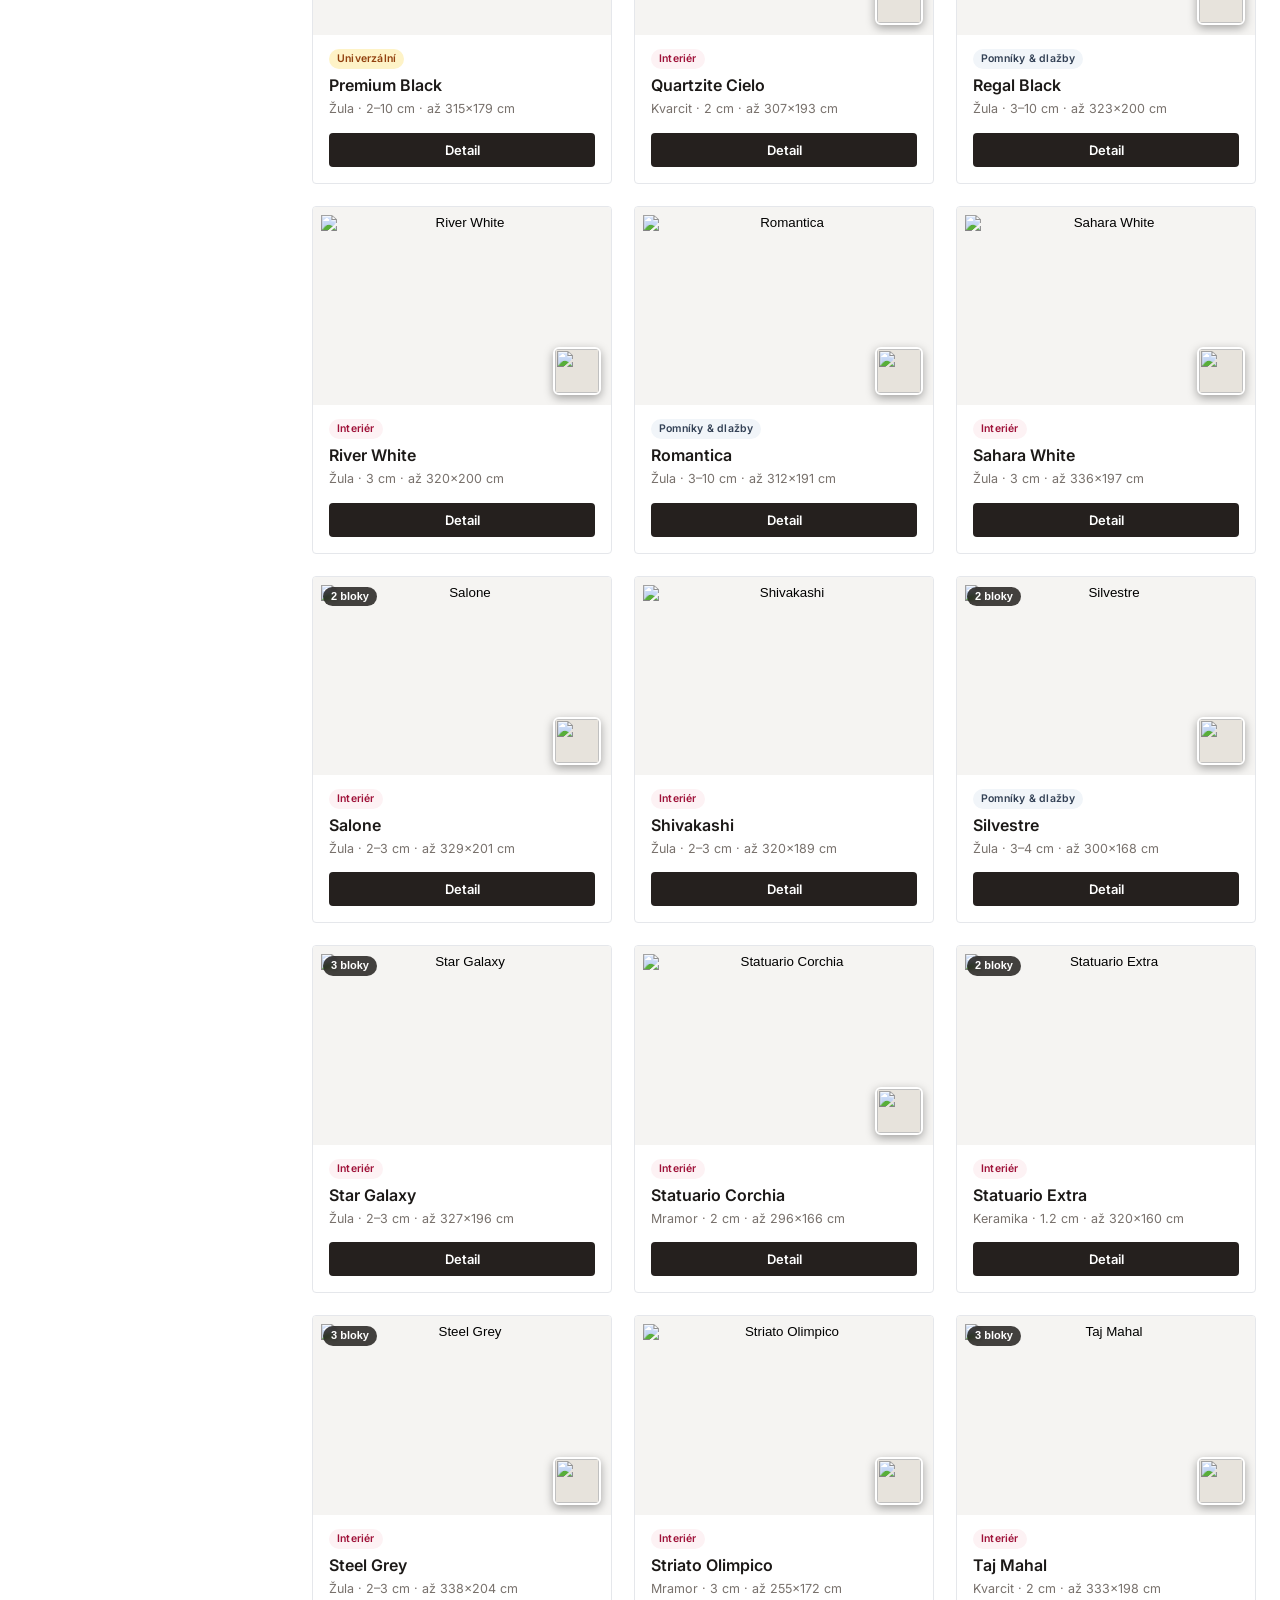
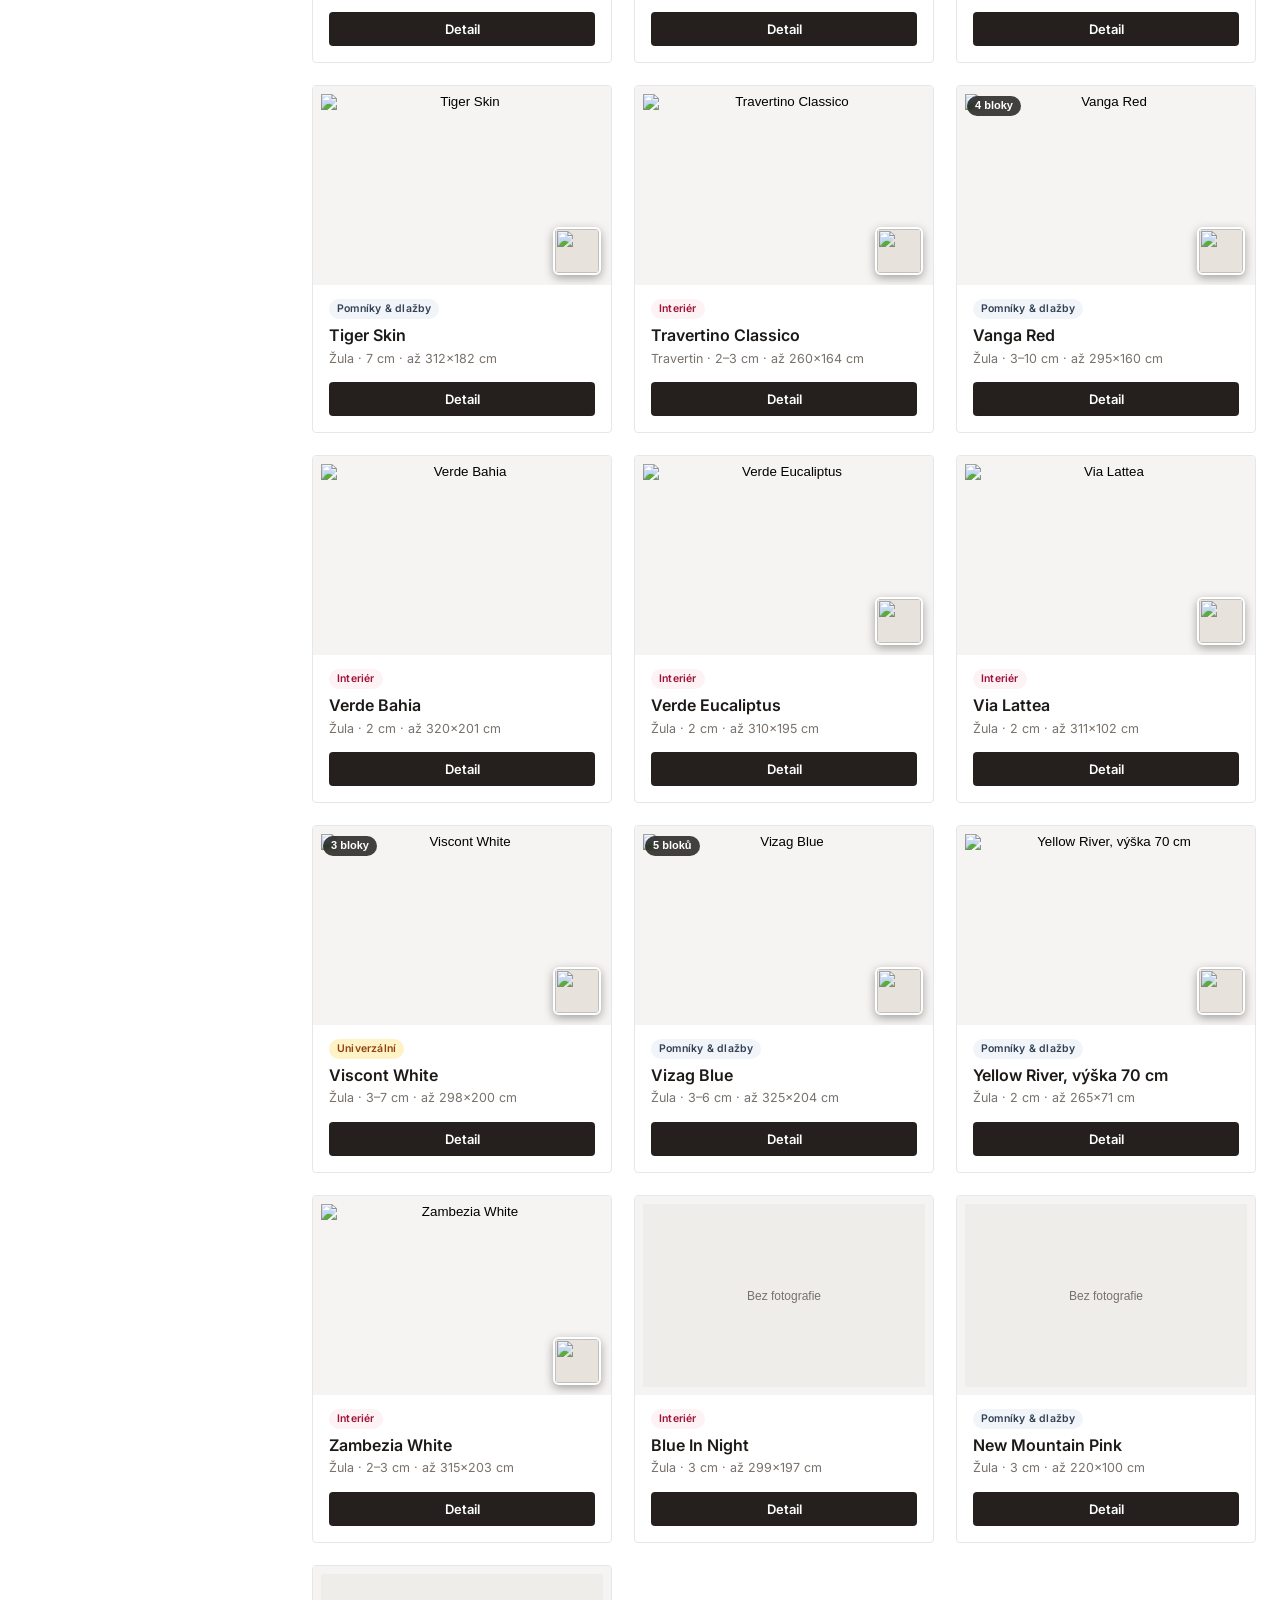
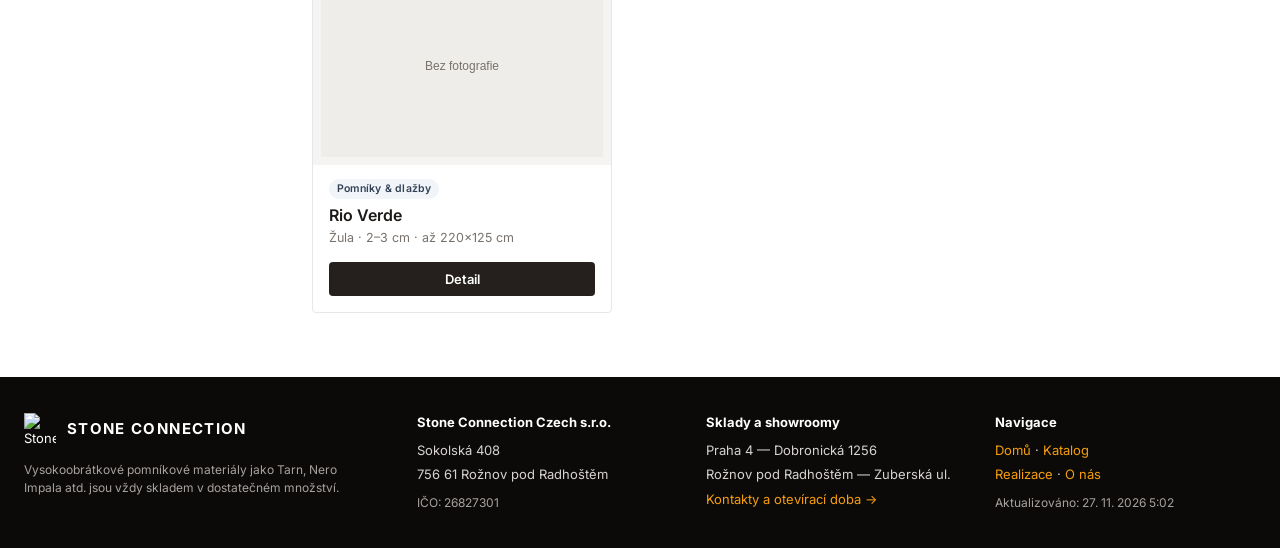
==== commit 146232d3: "feat: 100% studio visuals (186 renders / 73 materials) + B2B portal with locked blocks, weights, ARE" ====
--- a/index.html
+++ b/index.html
@@ -9,7 +9,7 @@
   <link rel="preconnect" href="https://fonts.googleapis.com">
   <link rel="preconnect" href="https://fonts.gstatic.com" crossorigin>
   <link href="https://fonts.googleapis.com/css2?family=Inter:wght@400;500;600;700&family=Playfair+Display:wght@500;600;700&display=swap" rel="stylesheet">
-  <link rel="stylesheet" href="styles.css?v=20261127a">
+  <link rel="stylesheet" href="styles.css?v=20261127b">
 </head>
 <body id="top">
   <header class="site-header">
@@ -119,10 +119,11 @@
     </aside>
 
     <main id="main-content">
+      <div id="b2b-bar" class="b2b-bar"></div>
       <div class="utility-row">
         <div class="view-tabs" role="tablist" aria-label="Zobrazení skladu">
           <button type="button" class="view-btn active" data-view="materials" role="tab" aria-selected="true">Galerie skladu</button>
-          <button type="button" class="view-btn" data-view="table" role="tab" aria-selected="false">Tabulka bloků</button>
+          <button type="button" class="view-btn" data-view="table" id="tab-table-btn" role="tab" aria-selected="false"><span id="tab-table-lock" aria-hidden="true">🔒 </span>Tabulka bloků (B2B)</button>
         </div>
 
         <div class="utility-right">
@@ -193,9 +194,13 @@
     <button type="button" class="lb-nav lb-next" id="lb-next" aria-label="Další">›</button>
   </div>
 
+  <div id="b2b-auth-modal" class="modal-backdrop" role="dialog" aria-modal="true" aria-labelledby="b2b-auth-title" hidden></div>
+  <div id="b2b-order-modal" class="modal-backdrop" role="dialog" aria-modal="true" aria-labelledby="b2b-order-title" hidden></div>
+
   <div id="toast" class="toast" role="status" aria-live="polite" hidden></div>
 
-  <script src="shared.js?v=20261127a" defer></script>
-  <script src="app.js?v=20261127a" defer></script>
+  <script src="shared.js?v=20261127b" defer></script>
+  <script src="b2b.js?v=20261127b" defer></script>
+  <script src="app.js?v=20261127b" defer></script>
 </body>
 </html>
--- a/styles.css
+++ b/styles.css
@@ -2454,3 +2454,425 @@
     grid-template-columns: 1fr;
   }
 }
+
+/* B2B Stonemason Portal, Weight Calculator & Logistics */
+.b2b-bar {
+  margin-bottom: 14px;
+}
+
+.b2b-bar-inner {
+  display: flex;
+  flex-wrap: wrap;
+  align-items: center;
+  justify-content: space-between;
+  gap: 10px 14px;
+  padding: 10px 14px;
+  border: 1px solid var(--border);
+  border-radius: var(--radius-md);
+  background: #faf8f5;
+}
+
+.b2b-bar-inner.logged-in {
+  border-color: #d6c5b3;
+  background: #fffdfb;
+}
+
+.b2b-status-note {
+  font-size: 13px;
+  color: var(--text-muted);
+}
+
+.b2b-user-pill {
+  display: inline-flex;
+  align-items: center;
+  gap: 8px;
+  font-size: 13.5px;
+  color: var(--text-main);
+}
+
+.b2b-dot {
+  width: 9px;
+  height: 9px;
+  border-radius: 50%;
+  background: #16a34a;
+  flex-shrink: 0;
+}
+
+.b2b-actions {
+  display: flex;
+  flex-wrap: wrap;
+  align-items: center;
+  gap: 8px;
+}
+
+.b2b-lock-card {
+  display: flex;
+  gap: 16px;
+  align-items: flex-start;
+  padding: 22px;
+  border: 1px solid #e5d8c8;
+  border-radius: var(--radius-md);
+  background: linear-gradient(135deg, #fffdfb 0%, #faf6f0 100%);
+}
+
+.b2b-lock-icon {
+  font-size: 28px;
+  line-height: 1;
+  flex-shrink: 0;
+}
+
+.b2b-lock-content h3 {
+  margin: 0 0 6px;
+  font-size: 18px;
+  color: var(--text-main);
+}
+
+.b2b-lock-content p {
+  margin: 0 0 8px;
+  font-size: 14px;
+  color: var(--text-main);
+}
+
+.b2b-lock-sub {
+  color: var(--text-muted) !important;
+  font-size: 13px !important;
+}
+
+.b2b-lock-actions {
+  display: flex;
+  flex-wrap: wrap;
+  gap: 10px;
+  margin-top: 12px;
+}
+
+.b2b-modal-dialog {
+  max-width: 680px;
+}
+
+.b2b-modal-dialog.order-drawer {
+  max-width: 880px;
+}
+
+.b2b-modal-body {
+  padding: 24px;
+}
+
+.b2b-tabs {
+  display: flex;
+  gap: 8px;
+  border-bottom: 1px solid var(--border);
+  padding-bottom: 10px;
+}
+
+.b2b-tab {
+  padding: 8px 14px;
+  border: 1px solid var(--border);
+  border-radius: var(--radius-sm);
+  background: #faf8f5;
+  font-family: inherit;
+  font-size: 13.5px;
+  font-weight: 600;
+  color: var(--text-muted);
+  cursor: pointer;
+}
+
+.b2b-tab.active {
+  background: var(--accent);
+  border-color: var(--accent);
+  color: #ffffff;
+}
+
+.b2b-grid-2 {
+  display: grid;
+  grid-template-columns: repeat(2, minmax(0, 1fr));
+  gap: 12px;
+}
+
+.b2b-grid-3 {
+  display: grid;
+  grid-template-columns: repeat(3, minmax(0, 1fr));
+  gap: 12px;
+}
+
+.ares-row {
+  display: flex;
+  gap: 8px;
+  align-items: center;
+}
+
+.ares-row input {
+  flex: 1 1 auto;
+  min-width: 0;
+}
+
+.ares-status {
+  margin-top: 5px;
+  font-size: 12.5px;
+  min-height: 16px;
+}
+
+.ares-status.loading { color: var(--text-muted); }
+.ares-status.ok { color: #15803d; font-weight: 600; }
+.ares-status.err { color: #b91c1c; font-weight: 600; }
+
+.b2b-alert-err {
+  margin-top: 10px;
+  padding: 10px 12px;
+  border-radius: var(--radius-sm);
+  background: #fef2f2;
+  border: 1px solid #fecaca;
+  color: #991b1b;
+  font-size: 13px;
+  font-weight: 600;
+}
+
+.order-summary-grid {
+  display: grid;
+  grid-template-columns: repeat(3, minmax(0, 1fr));
+  gap: 10px;
+}
+
+.kpi-box.accent {
+  border-color: #d6a3a3;
+  background: #fef6f6;
+}
+
+.kpi-box.accent strong {
+  color: var(--accent);
+}
+
+.load-meter {
+  margin-top: 12px;
+  padding: 12px 14px;
+  border: 1px solid var(--border);
+  border-radius: var(--radius-sm);
+  background: #faf8f5;
+}
+
+.load-meter-top {
+  display: flex;
+  flex-wrap: wrap;
+  justify-content: space-between;
+  gap: 6px;
+  font-size: 13px;
+}
+
+.load-meter-track {
+  height: 8px;
+  border-radius: 999px;
+  background: #e7e5e4;
+  overflow: hidden;
+  margin: 8px 0 6px;
+}
+
+.load-meter-fill {
+  height: 100%;
+  border-radius: 999px;
+  background: #16a34a;
+  transition: width 0.25s ease;
+}
+
+.load-meter.mid .load-meter-fill { background: #d97706; }
+.load-meter.warn .load-meter-fill { background: #ea580c; }
+.load-meter.heavy .load-meter-fill { background: #991b1b; }
+
+.load-meter-note {
+  font-size: 11.5px;
+  color: var(--text-muted);
+}
+
+.b2b-subhead {
+  margin: 0 0 10px;
+  font-size: 15px;
+  font-weight: 700;
+  color: var(--text-main);
+}
+
+.b2b-wh-group {
+  border: 1px solid var(--border);
+  border-radius: var(--radius-sm);
+  margin-bottom: 12px;
+  overflow: hidden;
+}
+
+.b2b-wh-head {
+  padding: 8px 12px;
+  background: #f5f3ef;
+  border-bottom: 1px solid var(--border);
+  font-size: 13px;
+}
+
+.b2b-form-section {
+  padding: 16px;
+  border: 1px solid var(--border);
+  border-radius: var(--radius-md);
+  background: #ffffff;
+}
+
+.loading-mode-grid {
+  display: grid;
+  grid-template-columns: repeat(2, minmax(0, 1fr));
+  gap: 10px;
+}
+
+.loading-mode-card {
+  display: flex;
+  gap: 10px;
+  align-items: flex-start;
+  padding: 12px;
+  border: 1.5px solid var(--border);
+  border-radius: var(--radius-sm);
+  background: #faf8f5;
+  cursor: pointer;
+}
+
+.loading-mode-card:has(input:checked) {
+  border-color: var(--accent);
+  background: #fef2f2;
+}
+
+.loading-mode-card input {
+  margin-top: 3px;
+  flex-shrink: 0;
+}
+
+.loading-mode-card strong {
+  display: block;
+  font-size: 13.5px;
+  color: var(--text-main);
+}
+
+.loading-mode-card span {
+  display: block;
+  margin-top: 2px;
+  font-size: 12px;
+  color: var(--text-muted);
+}
+
+.fragile-warn {
+  margin-top: 8px;
+  padding: 9px 12px;
+  border-radius: var(--radius-sm);
+  border: 1px solid #f59e0b;
+  background: #fffbeb;
+  color: #92400e;
+  font-size: 12.5px;
+}
+
+.b2b-rm-btn {
+  border: 1px solid var(--border);
+  background: #ffffff;
+  color: var(--text-muted);
+  border-radius: 4px;
+  width: 26px;
+  height: 26px;
+  cursor: pointer;
+}
+
+.b2b-rm-btn:hover {
+  color: #991b1b;
+  border-color: #991b1b;
+}
+
+.btn-slab-add {
+  padding: 4px 9px;
+  border-radius: var(--radius-sm);
+  border: 1px solid var(--border-strong);
+  background: #ffffff;
+  font-family: inherit;
+  font-size: 11.5px;
+  font-weight: 600;
+  color: var(--text-main);
+  cursor: pointer;
+  white-space: nowrap;
+}
+
+.btn-slab-add:hover {
+  border-color: var(--accent);
+  color: var(--accent);
+}
+
+.btn-slab-add.in-cart {
+  background: #15803d;
+  border-color: #15803d;
+  color: #ffffff;
+}
+
+.b2b-empty-cart {
+  margin-top: 16px;
+  padding: 18px;
+  border: 1px dashed var(--border-strong);
+  border-radius: var(--radius-md);
+  text-align: center;
+  color: var(--text-muted);
+  font-size: 13.5px;
+}
+
+.b2b-success-banner {
+  padding: 14px 16px;
+  border-radius: var(--radius-sm);
+  background: #f0fdf4;
+  border: 1px solid #86efac;
+  color: #166534;
+}
+
+.b2b-success-banner strong {
+  display: block;
+  font-size: 15px;
+}
+
+.b2b-success-banner span {
+  display: block;
+  margin-top: 4px;
+  font-size: 13px;
+}
+
+.b2b-panel-box {
+  padding: 12px 14px;
+  border: 1px solid var(--border);
+  border-radius: var(--radius-sm);
+  background: #faf8f5;
+  font-size: 13px;
+}
+
+.b2b-panel-box.highlight {
+  border-color: #fca5a5;
+  background: #fef2f2;
+}
+
+.b2b-panel-box h4 {
+  margin: 0 0 6px;
+  font-size: 11.5px;
+  text-transform: uppercase;
+  letter-spacing: 0.05em;
+  color: var(--text-muted);
+}
+
+.b2b-panel-box.highlight h4 {
+  color: var(--accent);
+}
+
+.b2b-confirm-actions {
+  display: flex;
+  flex-wrap: wrap;
+  gap: 10px;
+  margin-top: 16px;
+}
+
+@media (max-width: 720px) {
+  .b2b-grid-2,
+  .b2b-grid-3,
+  .order-summary-grid,
+  .loading-mode-grid {
+    grid-template-columns: 1fr;
+  }
+
+  .b2b-lock-card {
+    flex-direction: column;
+    padding: 16px;
+  }
+
+  .b2b-modal-body {
+    padding: 18px 14px 28px;
+  }
+}
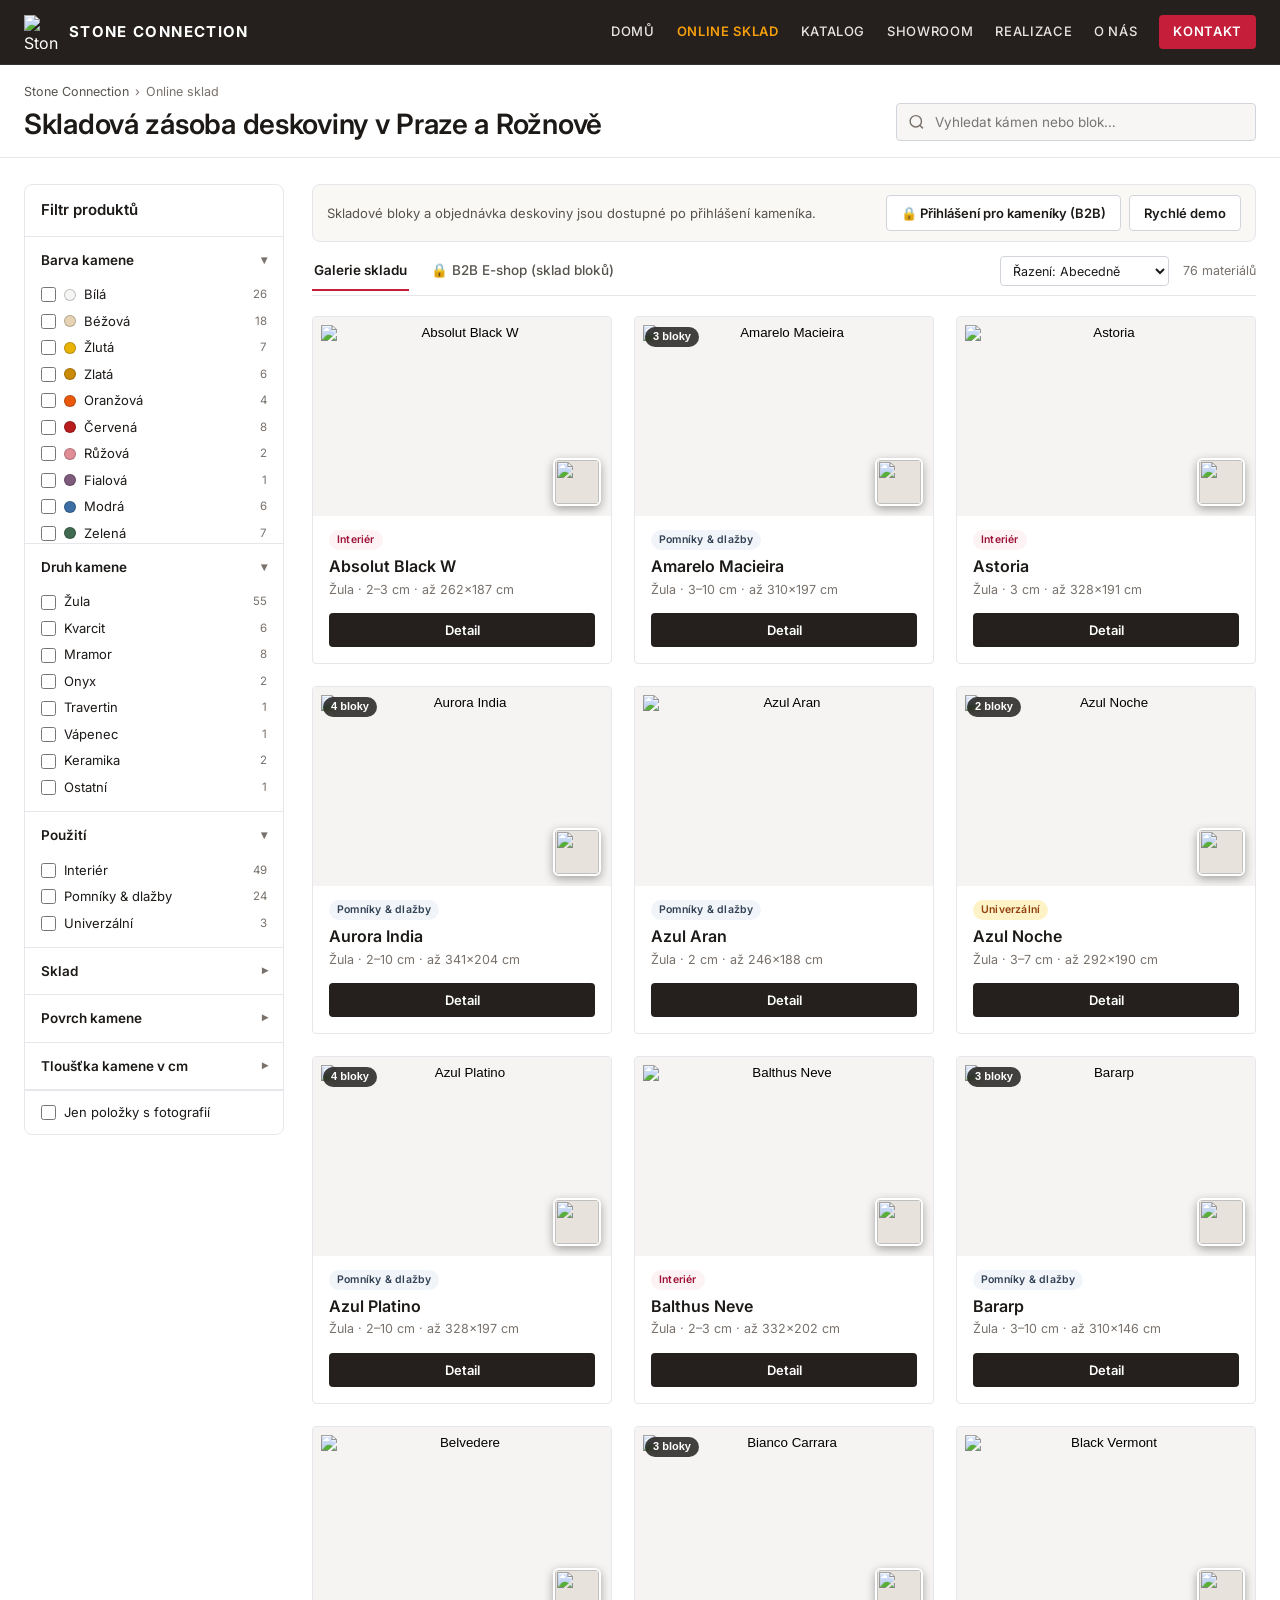
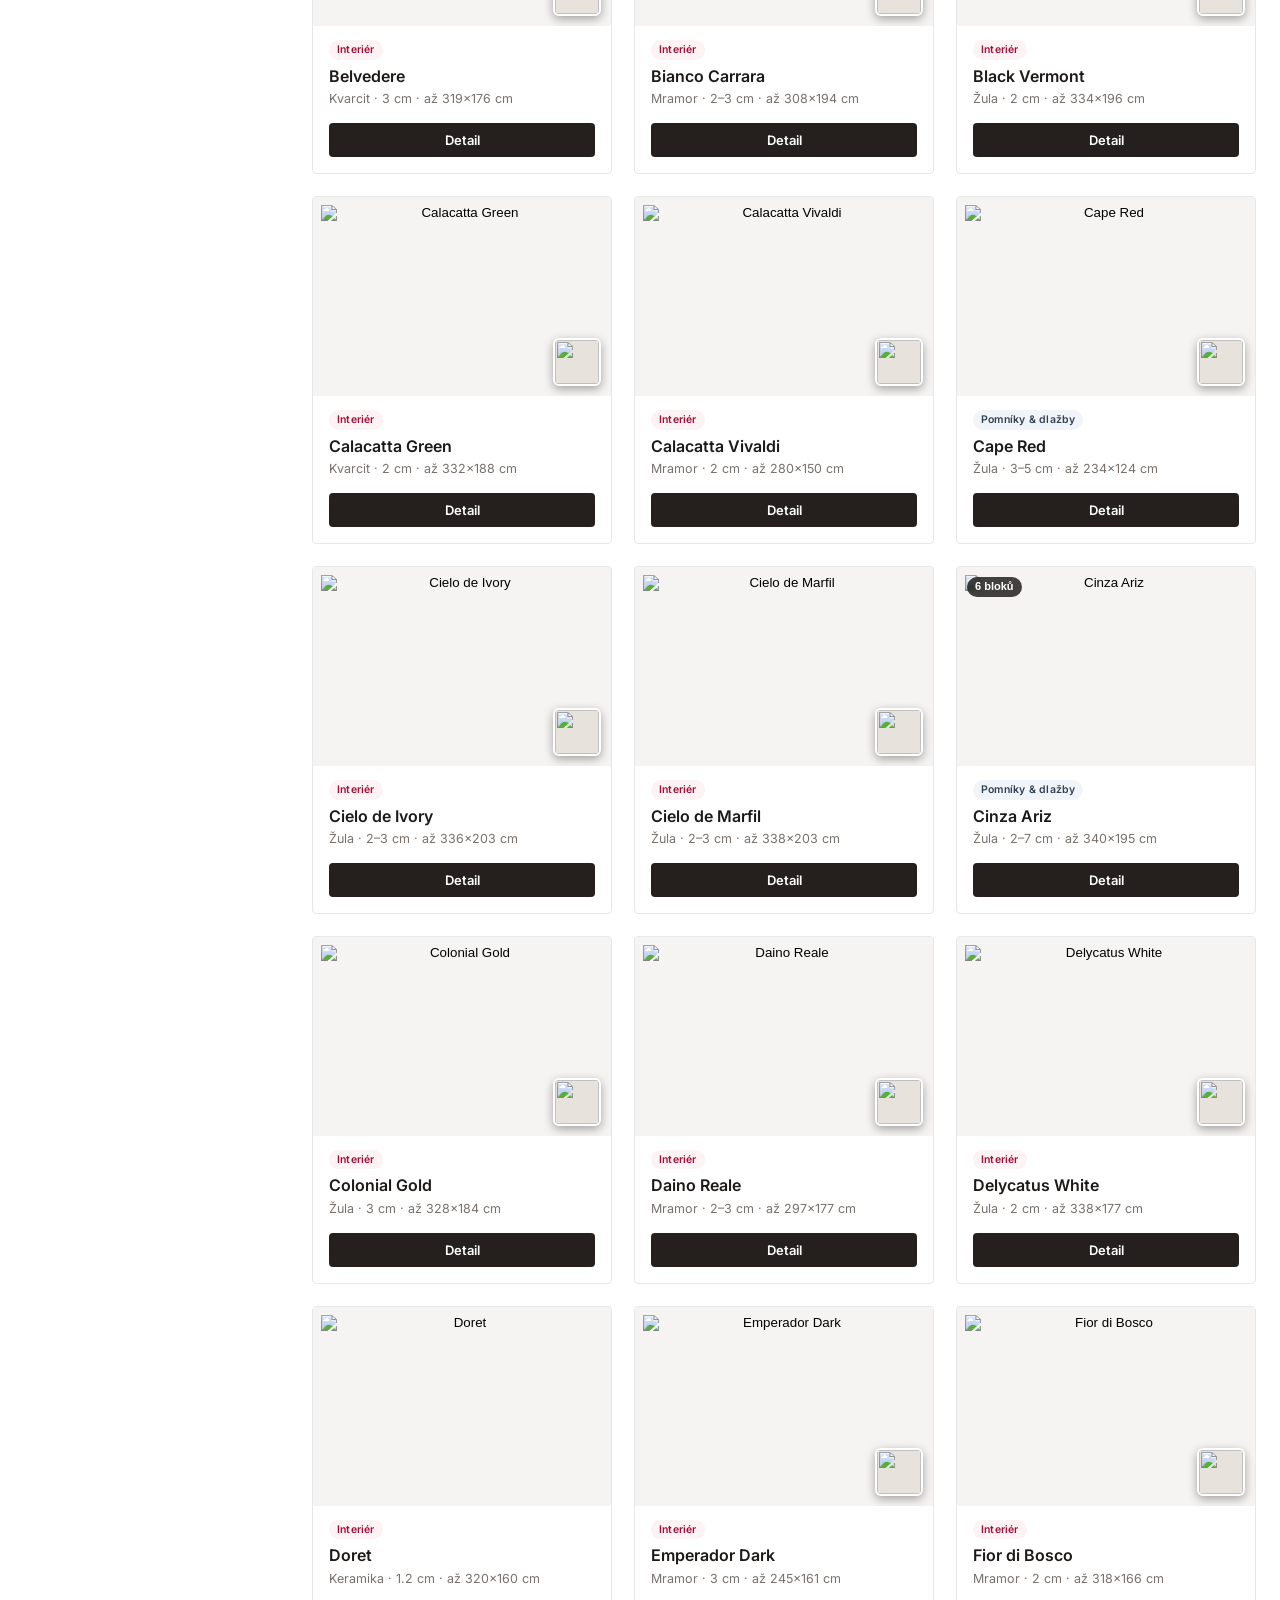
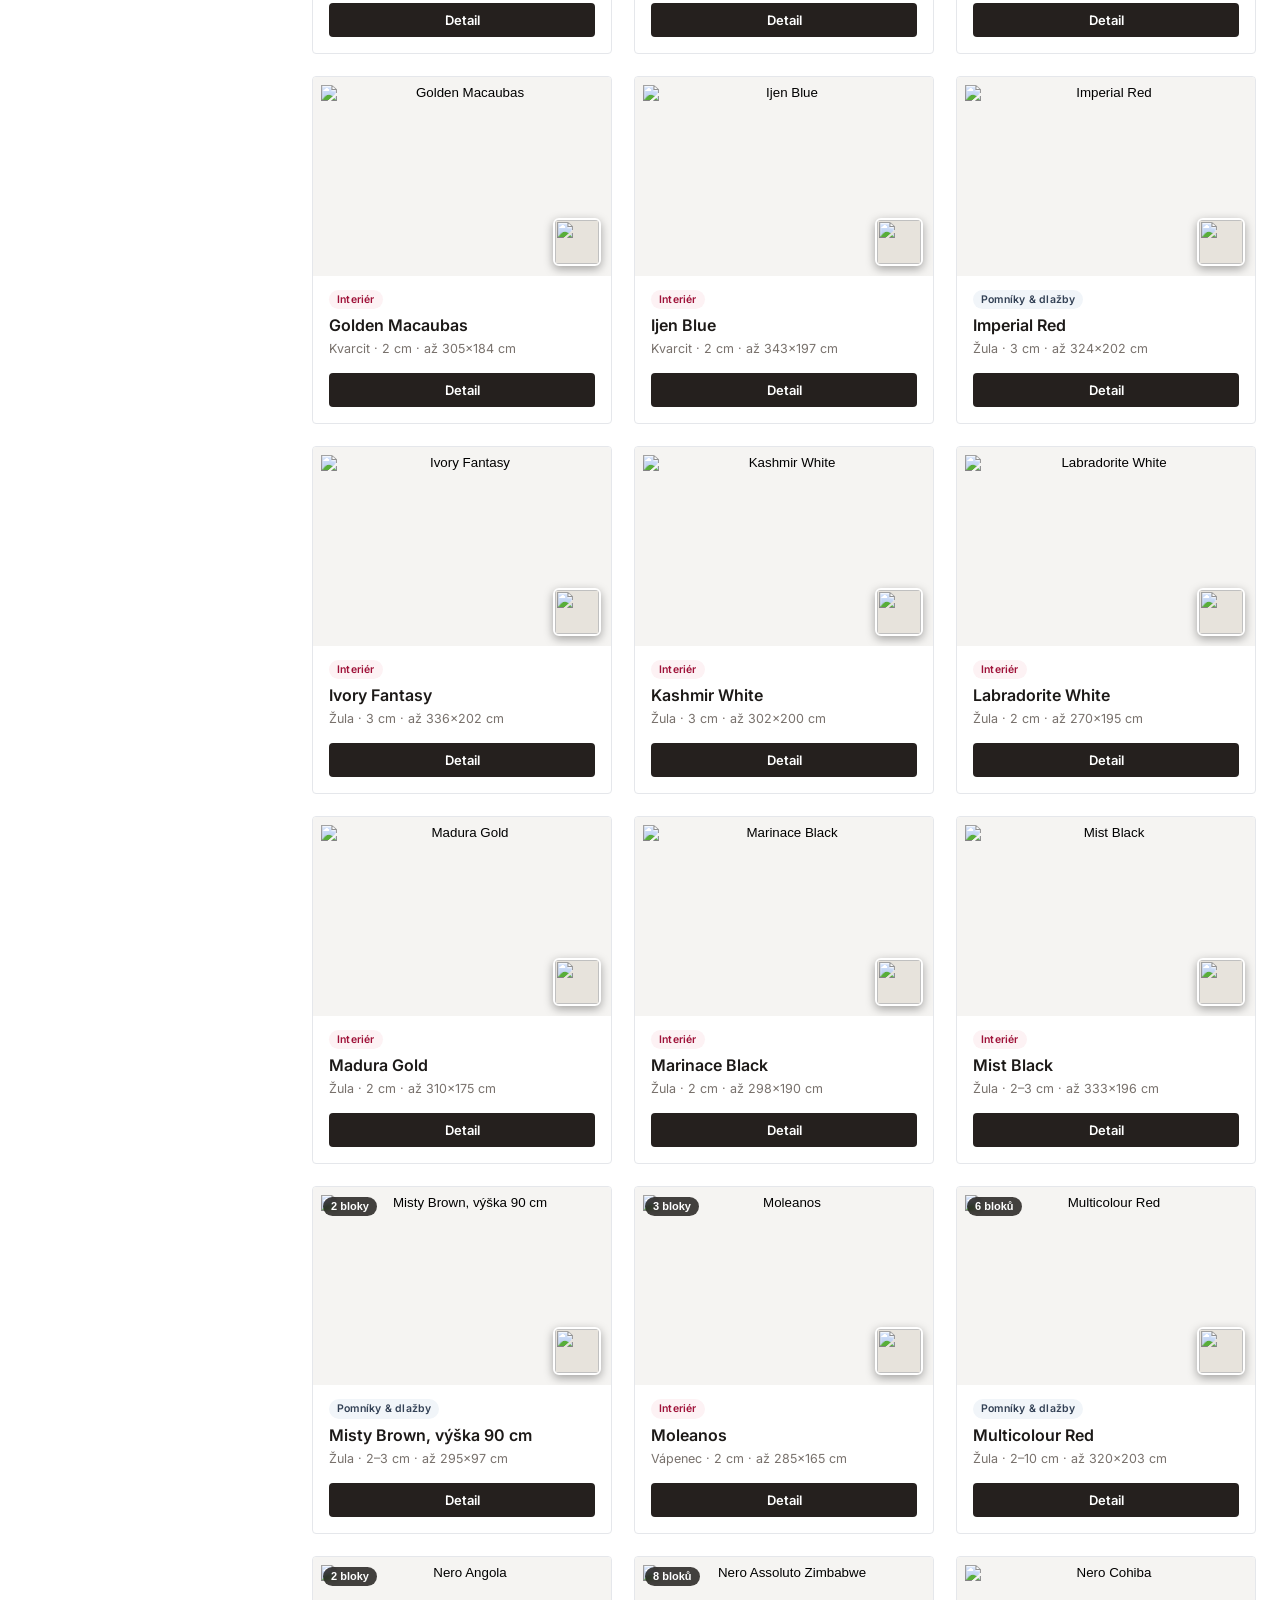
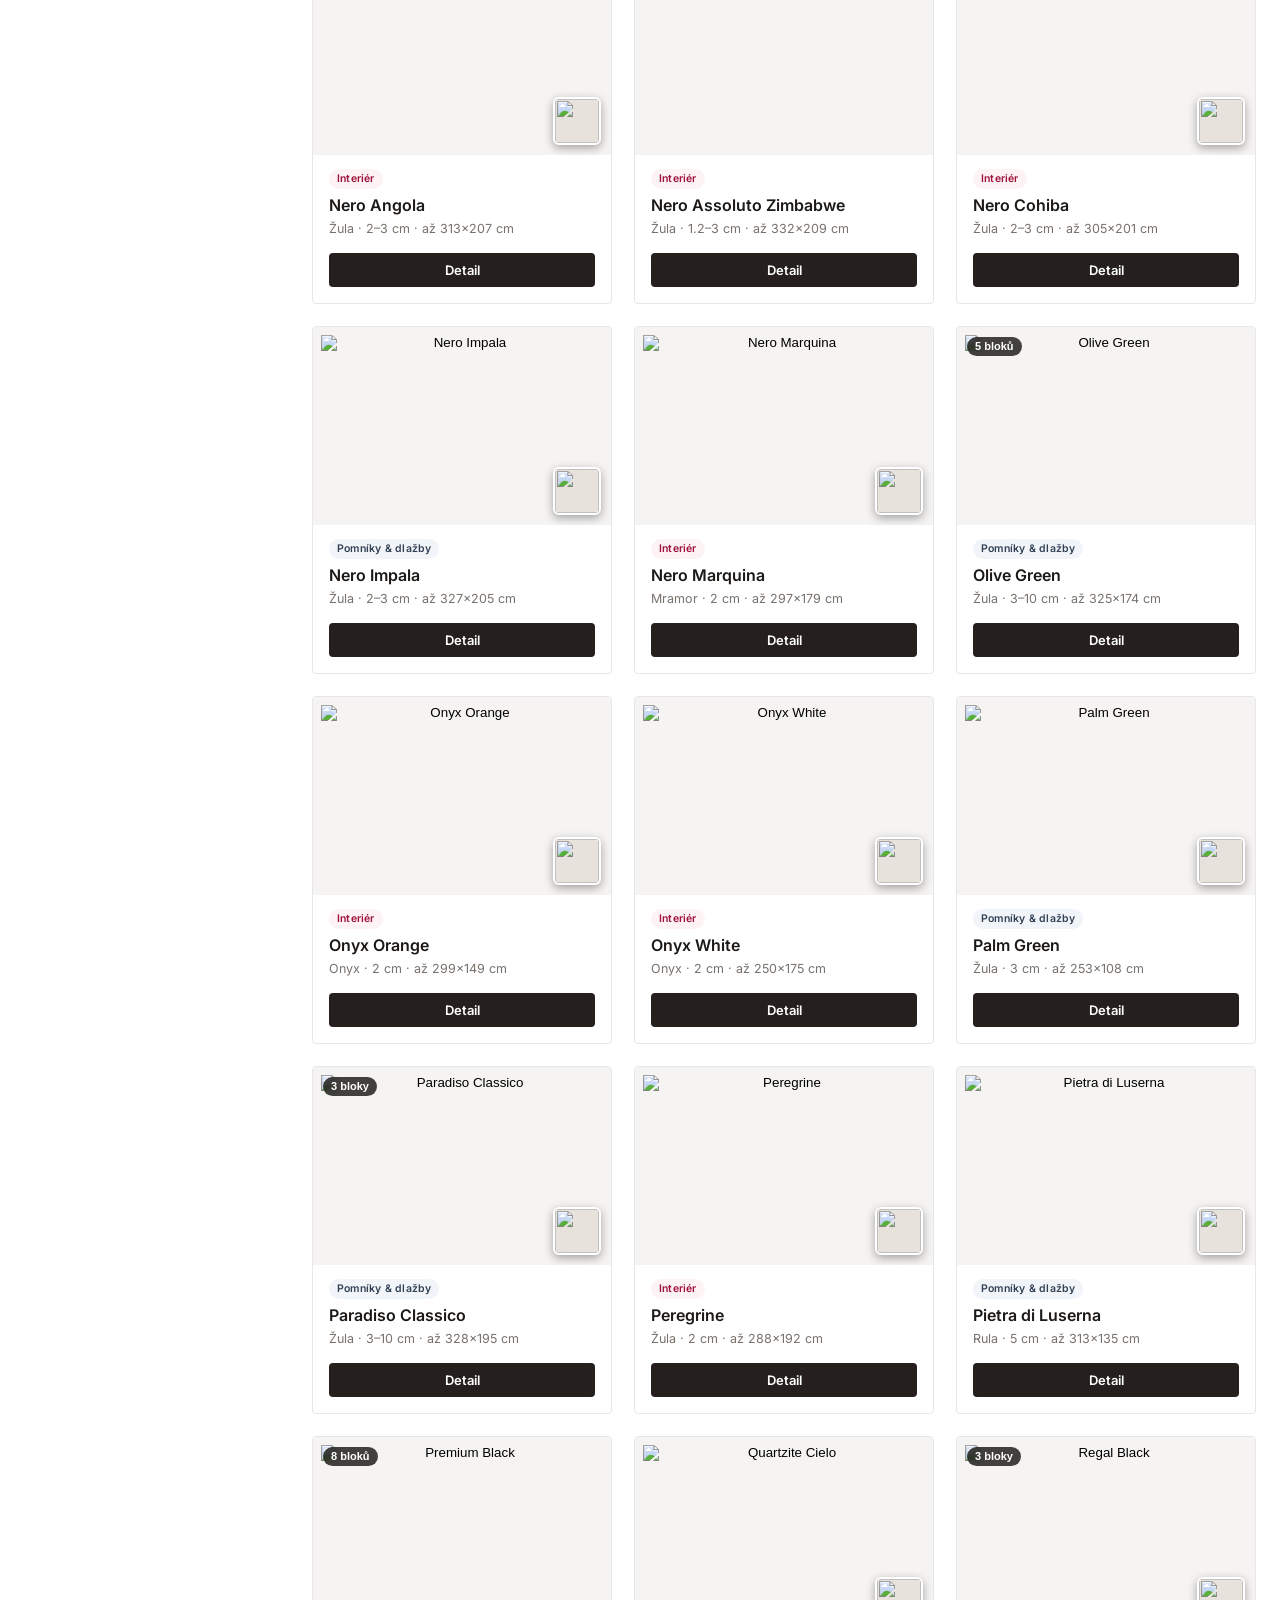
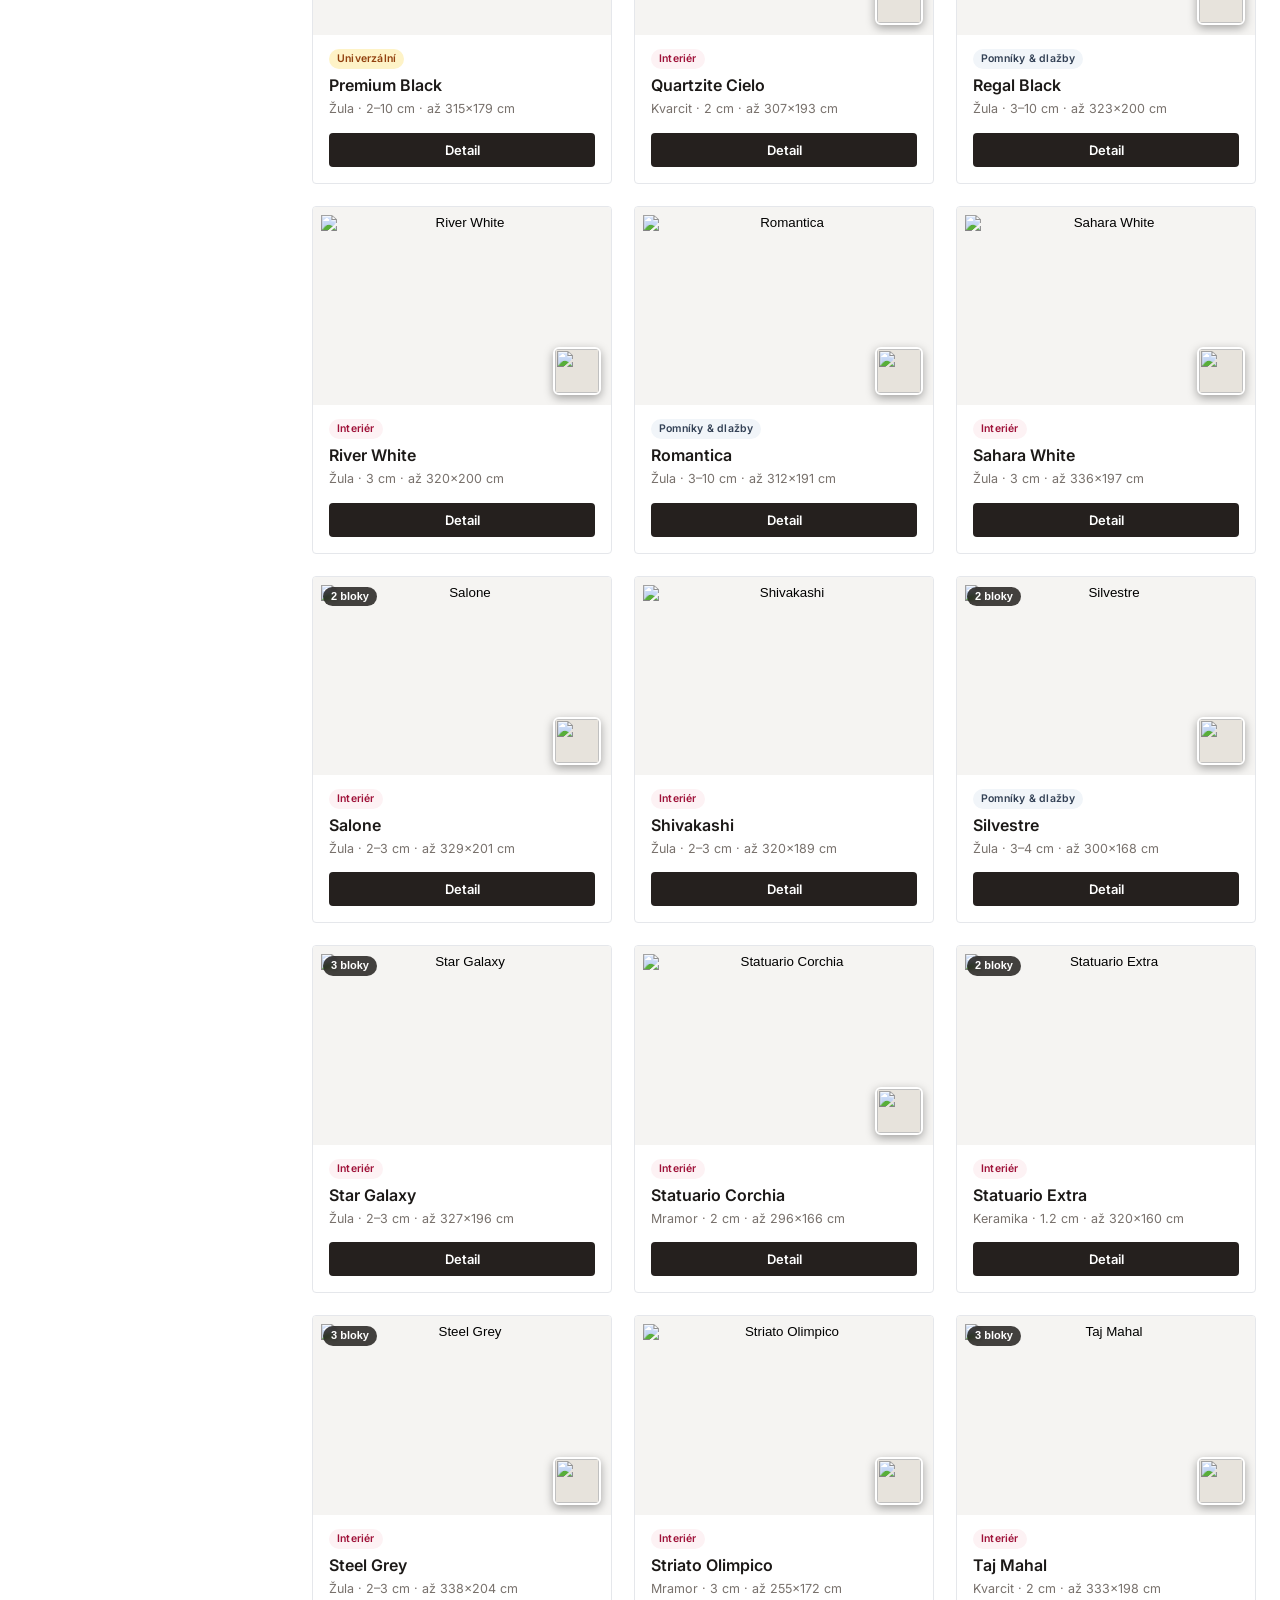
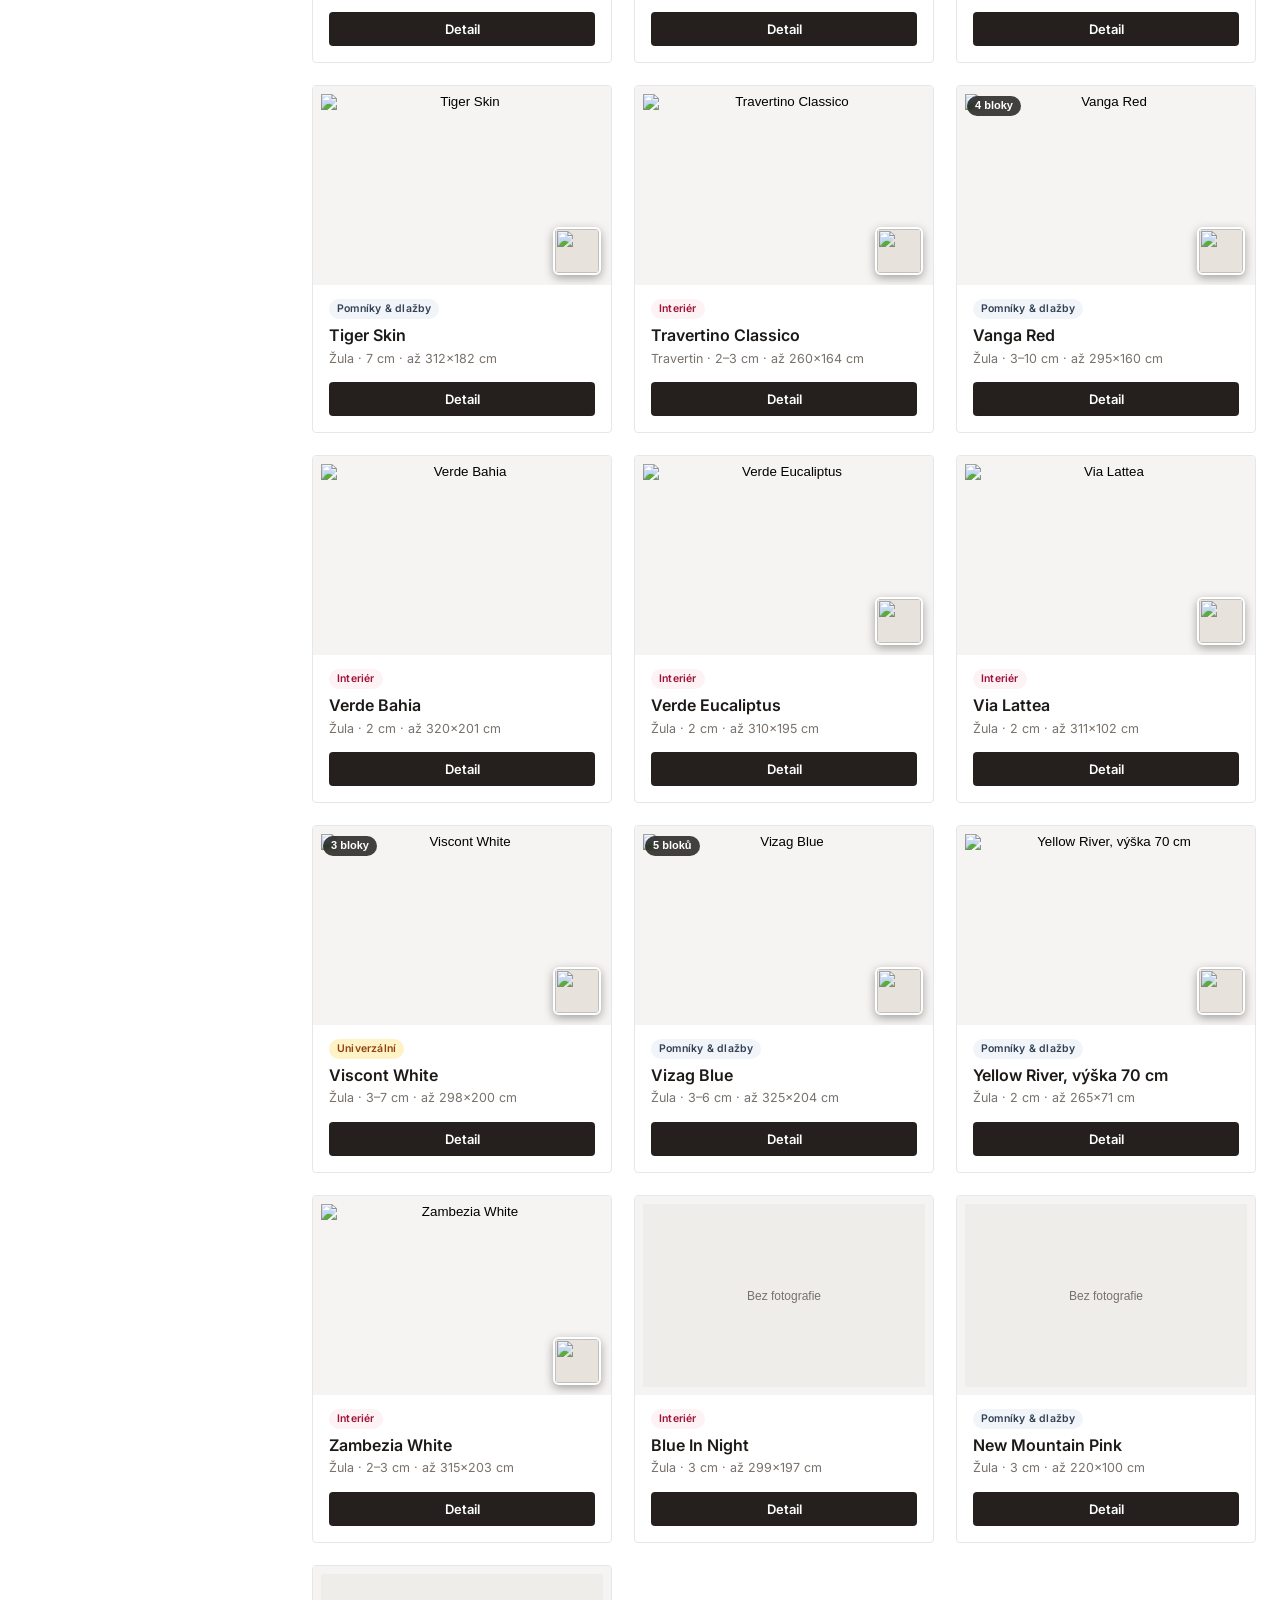
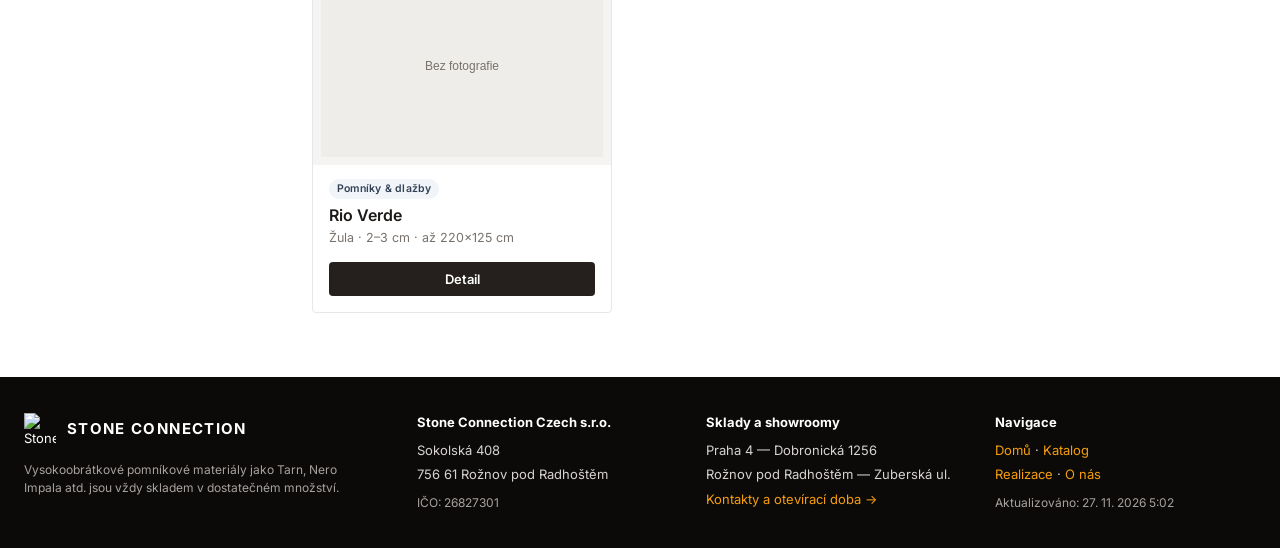
==== commit a87027eb: "refactor: buy-first B2B eshop without distracting renders, block photo on demand above stock" ====
--- a/index.html
+++ b/index.html
@@ -9,7 +9,7 @@
   <link rel="preconnect" href="https://fonts.googleapis.com">
   <link rel="preconnect" href="https://fonts.gstatic.com" crossorigin>
   <link href="https://fonts.googleapis.com/css2?family=Inter:wght@400;500;600;700&family=Playfair+Display:wght@500;600;700&display=swap" rel="stylesheet">
-  <link rel="stylesheet" href="styles.css?v=20261127b">
+  <link rel="stylesheet" href="styles.css?v=20261127c">
 </head>
 <body id="top">
   <header class="site-header">
@@ -123,7 +123,7 @@
       <div class="utility-row">
         <div class="view-tabs" role="tablist" aria-label="Zobrazení skladu">
           <button type="button" class="view-btn active" data-view="materials" role="tab" aria-selected="true">Galerie skladu</button>
-          <button type="button" class="view-btn" data-view="table" id="tab-table-btn" role="tab" aria-selected="false"><span id="tab-table-lock" aria-hidden="true">🔒 </span>Tabulka bloků (B2B)</button>
+          <button type="button" class="view-btn" data-view="table" id="tab-table-btn" role="tab" aria-selected="false"><span id="tab-table-lock" aria-hidden="true">🔒 </span>B2B E-shop (sklad bloků)</button>
         </div>
 
         <div class="utility-right">
@@ -199,8 +199,8 @@
 
   <div id="toast" class="toast" role="status" aria-live="polite" hidden></div>
 
-  <script src="shared.js?v=20261127b" defer></script>
-  <script src="b2b.js?v=20261127b" defer></script>
-  <script src="app.js?v=20261127b" defer></script>
+  <script src="shared.js?v=20261127c" defer></script>
+  <script src="b2b.js?v=20261127c" defer></script>
+  <script src="app.js?v=20261127c" defer></script>
 </body>
 </html>
--- a/styles.css
+++ b/styles.css
@@ -2875,4 +2875,125 @@
   .b2b-modal-body {
     padding: 18px 14px 28px;
   }
-}
+
+  .b2b-shop-head {
+    padding: 14px;
+  }
+
+  .b2b-block-photo-strip img {
+    max-height: 190px;
+  }
+}
+
+.b2b-shop-head {
+  padding: 18px 20px;
+  border: 1px solid var(--border);
+  border-radius: var(--radius-md);
+  background: #faf8f5;
+  margin-bottom: 16px;
+}
+
+.b2b-shop-top {
+  display: flex;
+  flex-wrap: wrap;
+  justify-content: space-between;
+  gap: 14px;
+  align-items: flex-start;
+}
+
+.b2b-shop-title {
+  margin: 4px 0 6px;
+  font-family: var(--font-display);
+  font-size: 26px;
+  line-height: 1.15;
+}
+
+.b2b-shop-specs {
+  display: flex;
+  flex-wrap: wrap;
+  gap: 8px 16px;
+  font-size: 13px;
+  color: var(--text-muted);
+}
+
+.b2b-buy-first-actions {
+  display: flex;
+  flex-wrap: wrap;
+  gap: 8px;
+  margin-top: 14px;
+  padding-top: 12px;
+  border-top: 1px solid var(--border);
+  align-items: center;
+}
+
+.b2b-buy-primary {
+  background: var(--accent) !important;
+  border-color: var(--accent) !important;
+  color: #ffffff !important;
+}
+
+.b2b-buy-primary:hover {
+  filter: brightness(0.94);
+}
+
+.btn-photo-demand {
+  padding: 5px 10px;
+  border-radius: var(--radius-sm);
+  border: 1px solid var(--border-strong);
+  background: #faf8f5;
+  font-family: inherit;
+  font-size: 12px;
+  font-weight: 600;
+  color: var(--text-main);
+  cursor: pointer;
+  white-space: nowrap;
+}
+
+.btn-photo-demand:hover,
+.btn-photo-demand.active {
+  border-color: var(--accent);
+  color: var(--accent);
+  background: #fef2f2;
+}
+
+.b2b-block-photo-strip {
+  padding: 12px 14px;
+  background: #f5f3ef;
+  border-bottom: 1px solid var(--border);
+}
+
+.b2b-block-photo-strip img {
+  display: block;
+  width: 100%;
+  max-height: 250px;
+  object-fit: contain;
+  border-radius: var(--radius-sm);
+  background: #ffffff;
+  border: 1px solid var(--border);
+  cursor: zoom-in;
+}
+
+.b2b-block-photo-bar {
+  display: flex;
+  flex-wrap: wrap;
+  justify-content: space-between;
+  align-items: center;
+  gap: 8px;
+  margin-top: 8px;
+  font-size: 12.5px;
+  color: var(--text-muted);
+}
+
+.b2b-mode-banner {
+  display: flex;
+  flex-wrap: wrap;
+  justify-content: space-between;
+  align-items: center;
+  gap: 10px;
+  padding: 10px 14px;
+  margin-bottom: 16px;
+  border-radius: var(--radius-sm);
+  border: 1px solid #d6c5b3;
+  background: #fffdfb;
+  font-size: 13px;
+}
